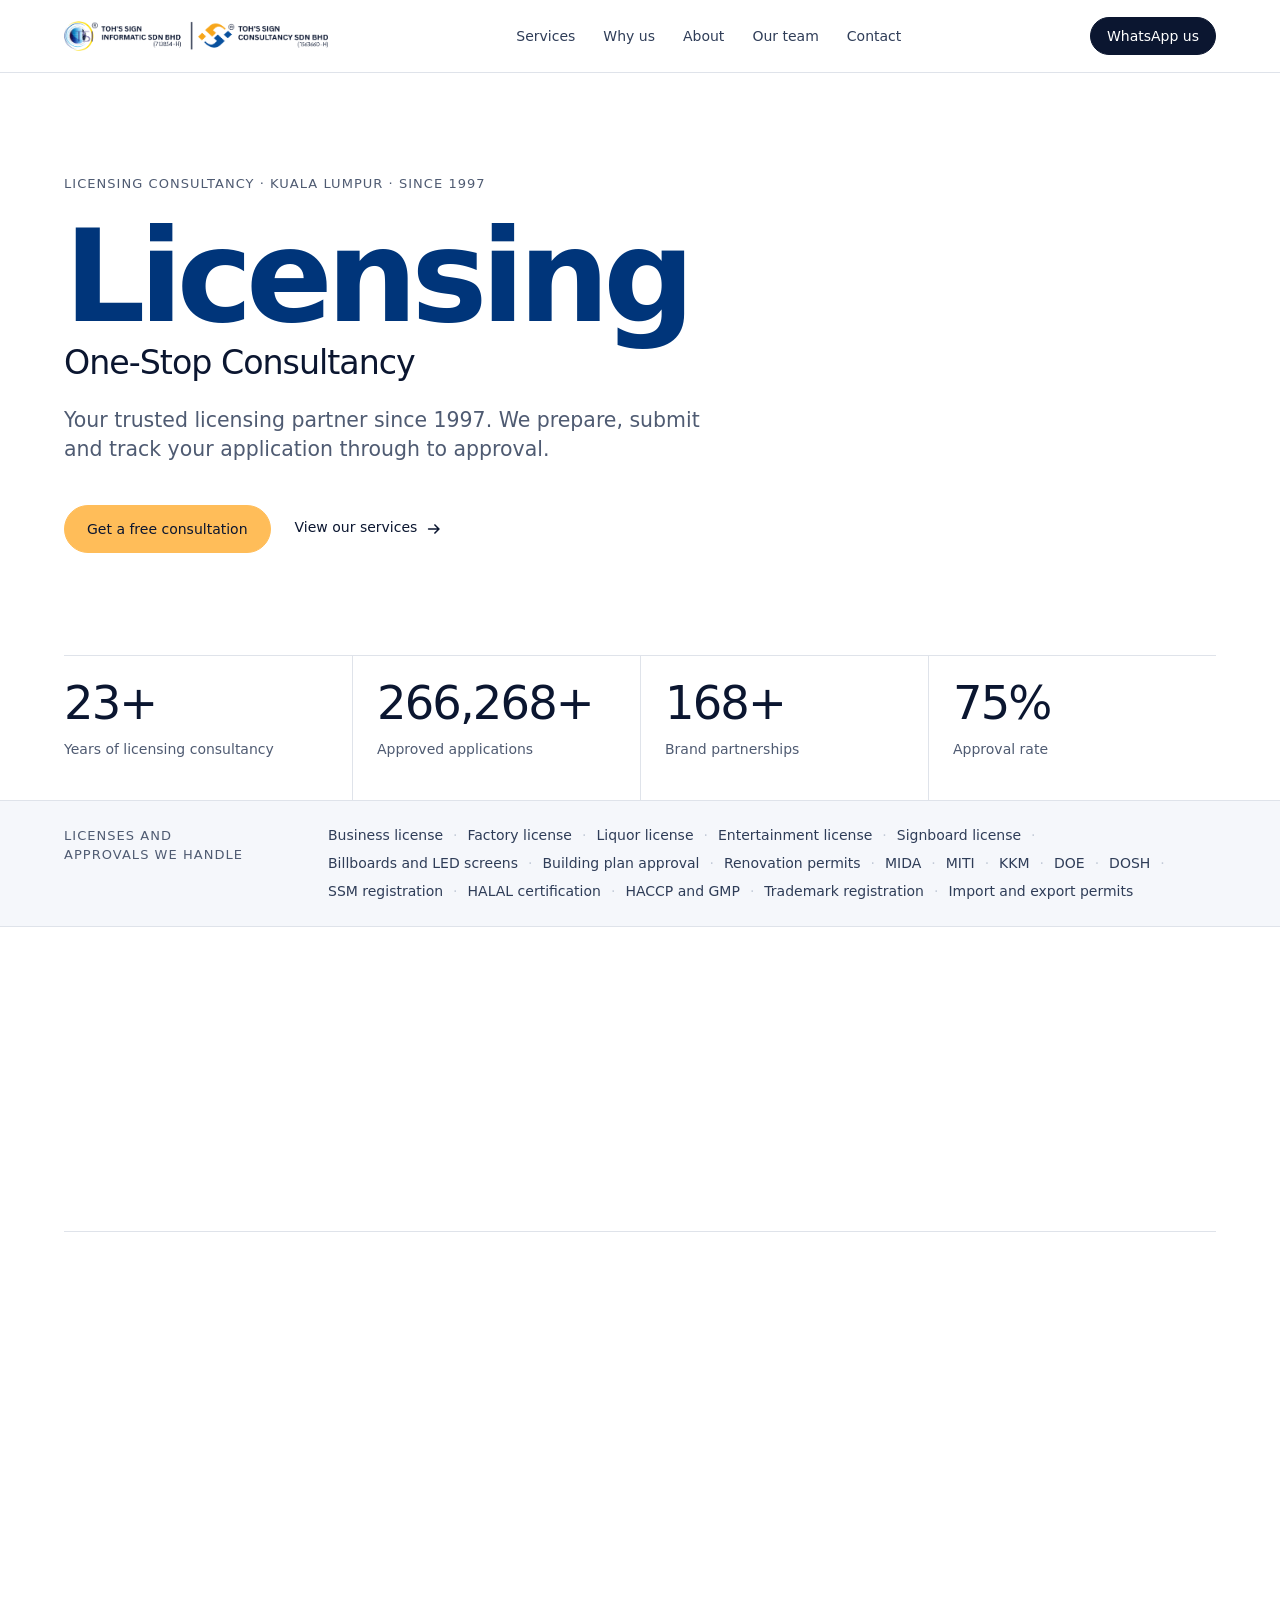
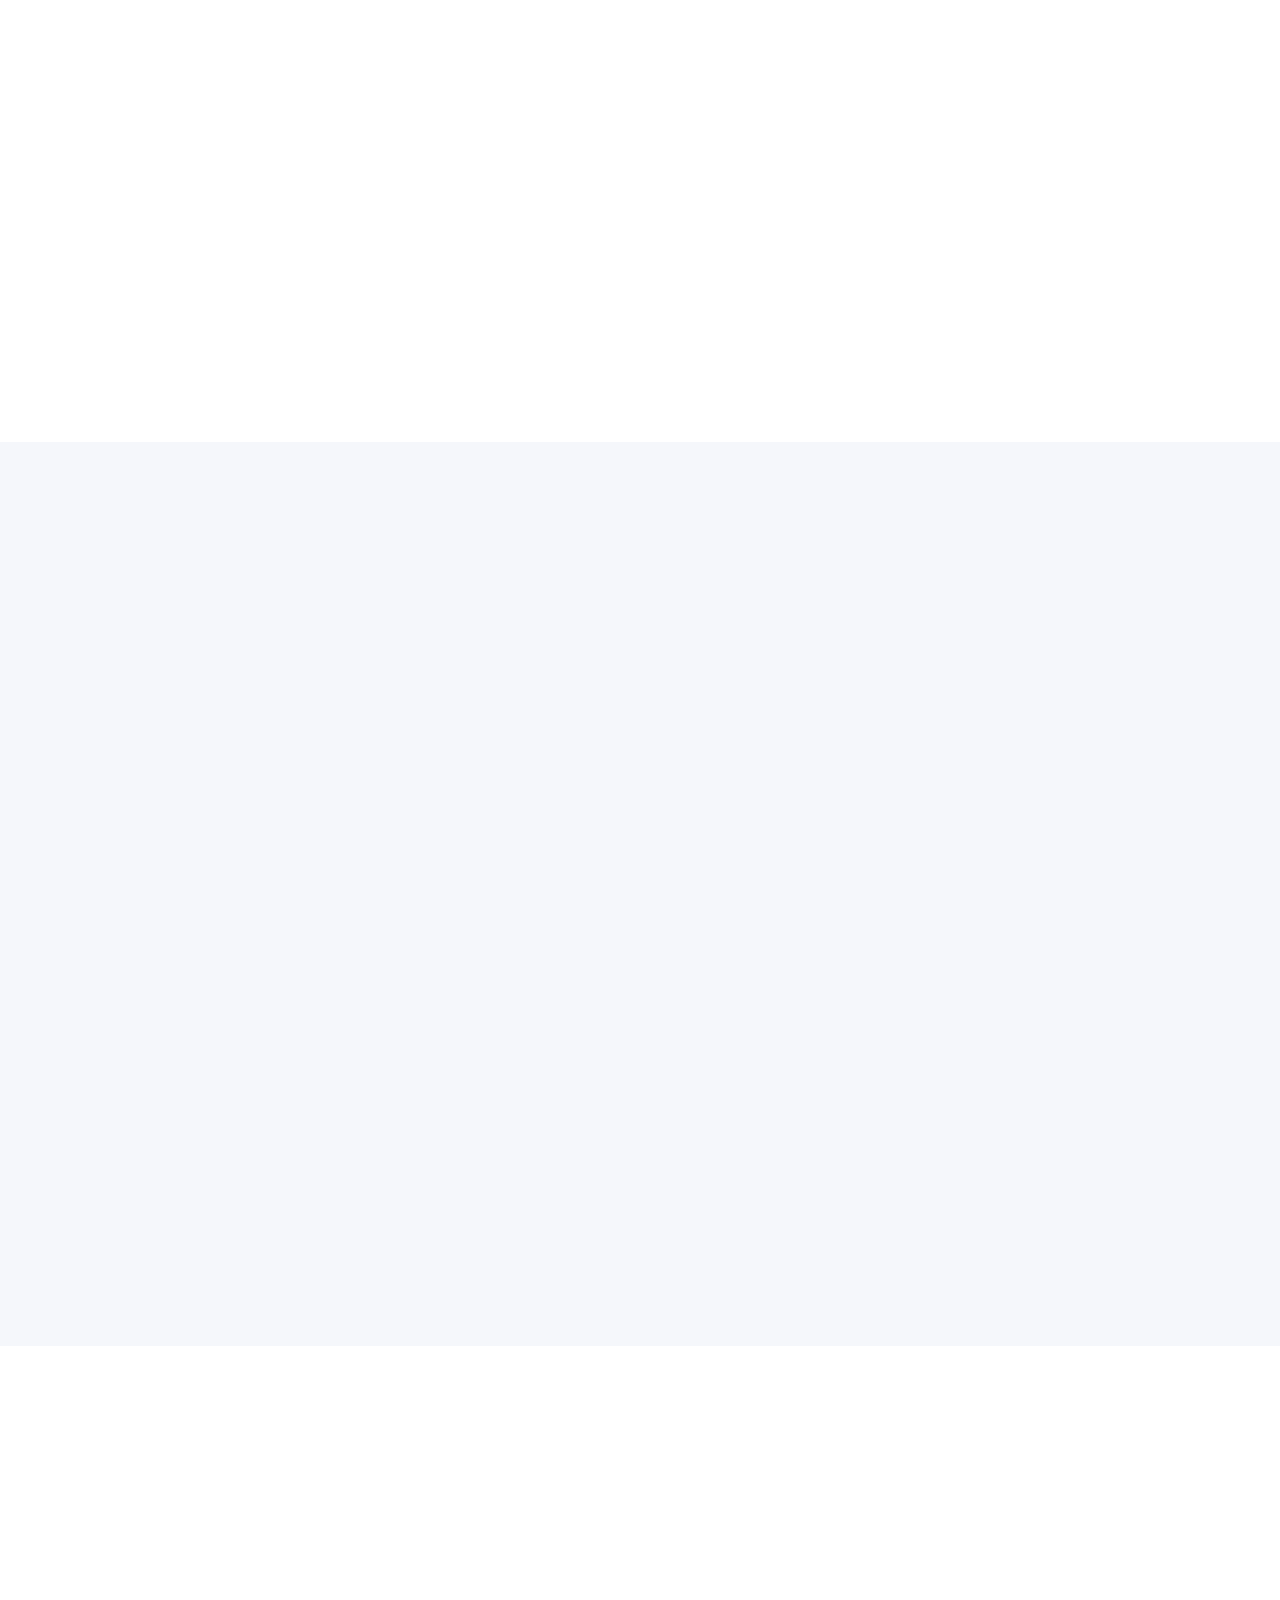
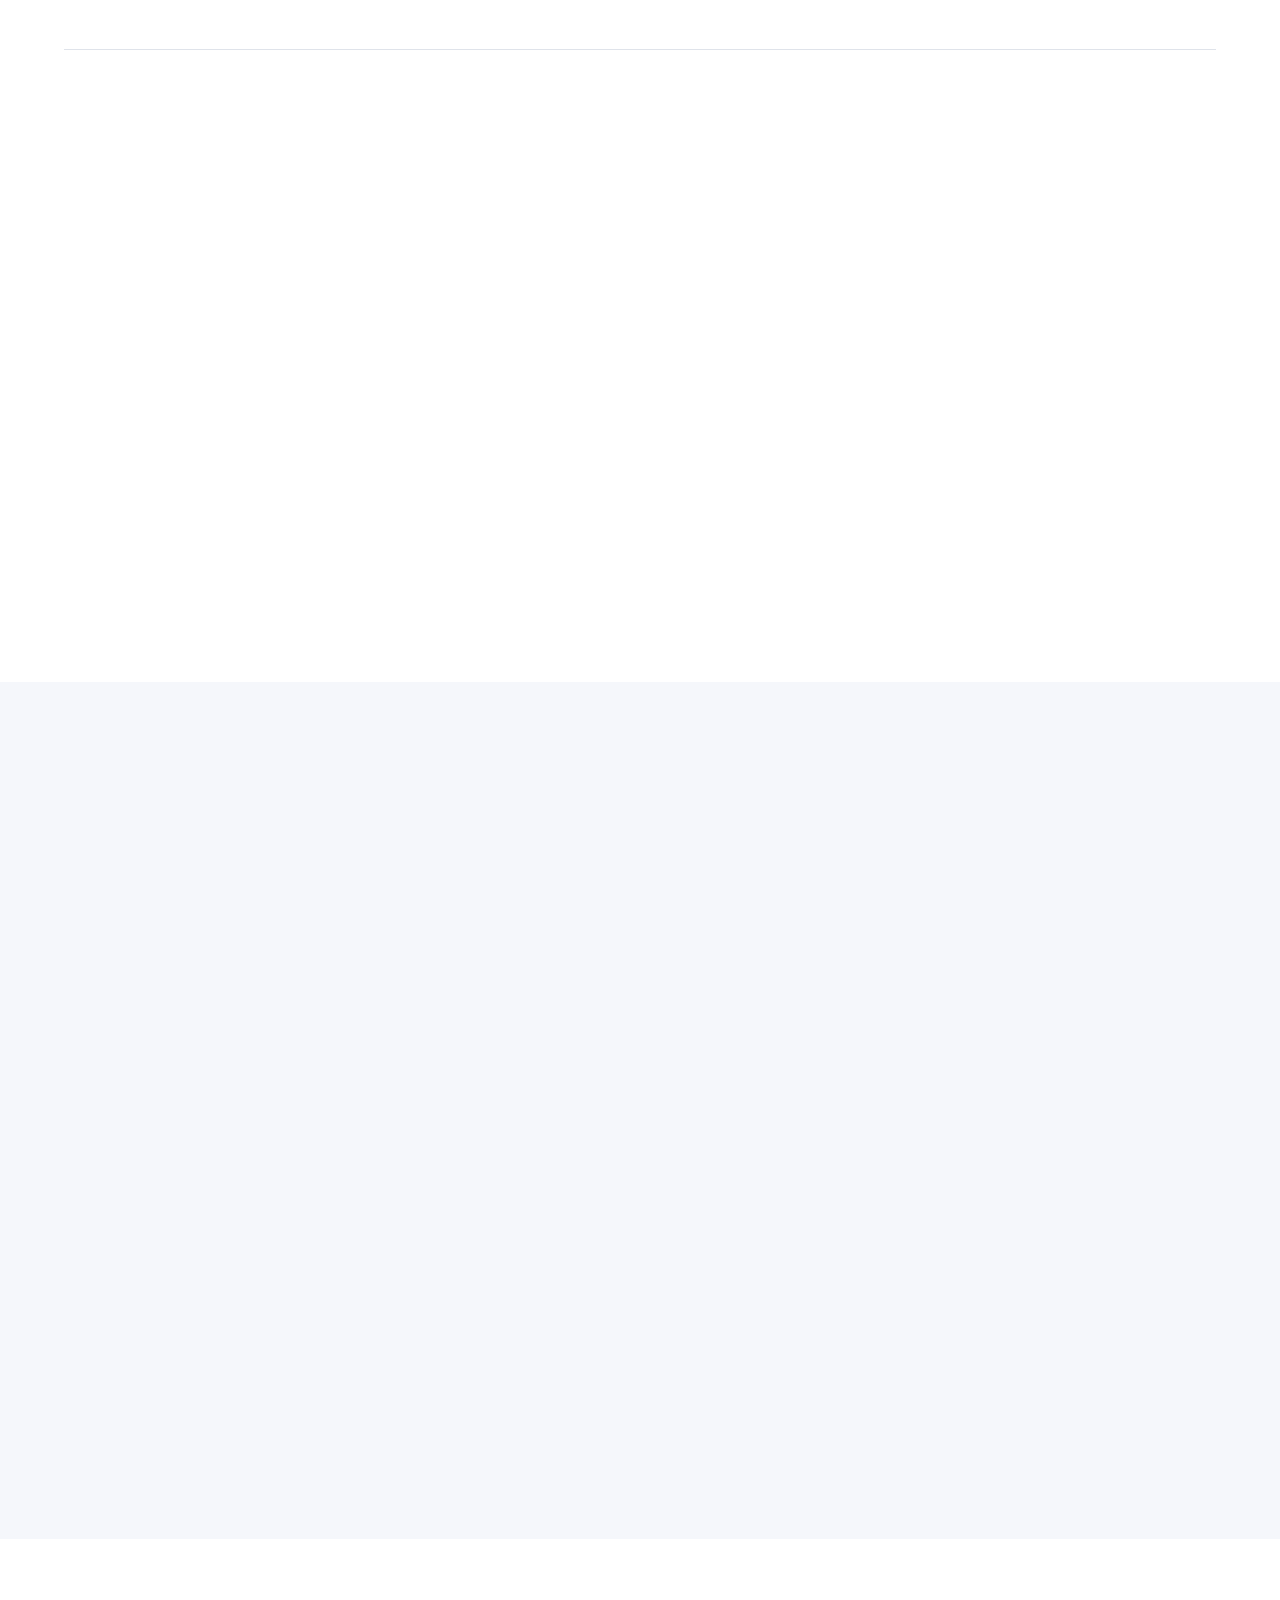
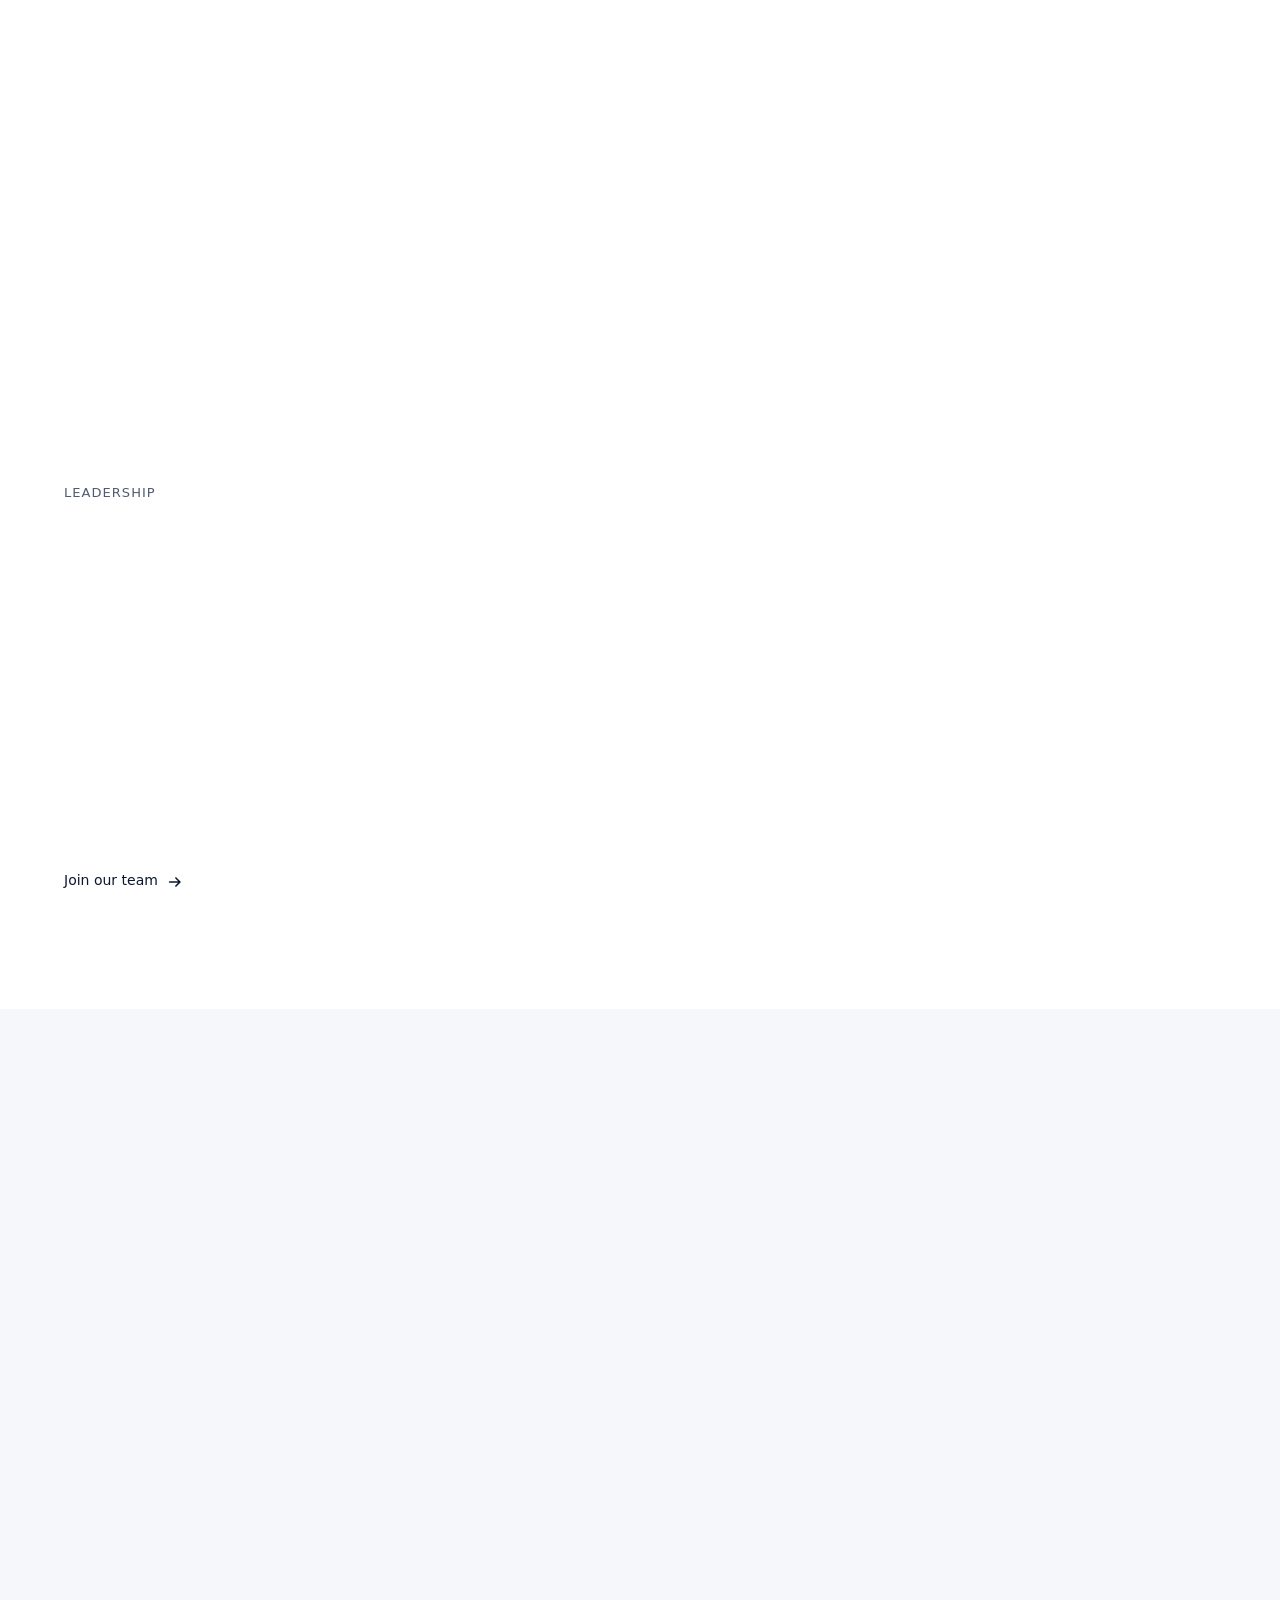
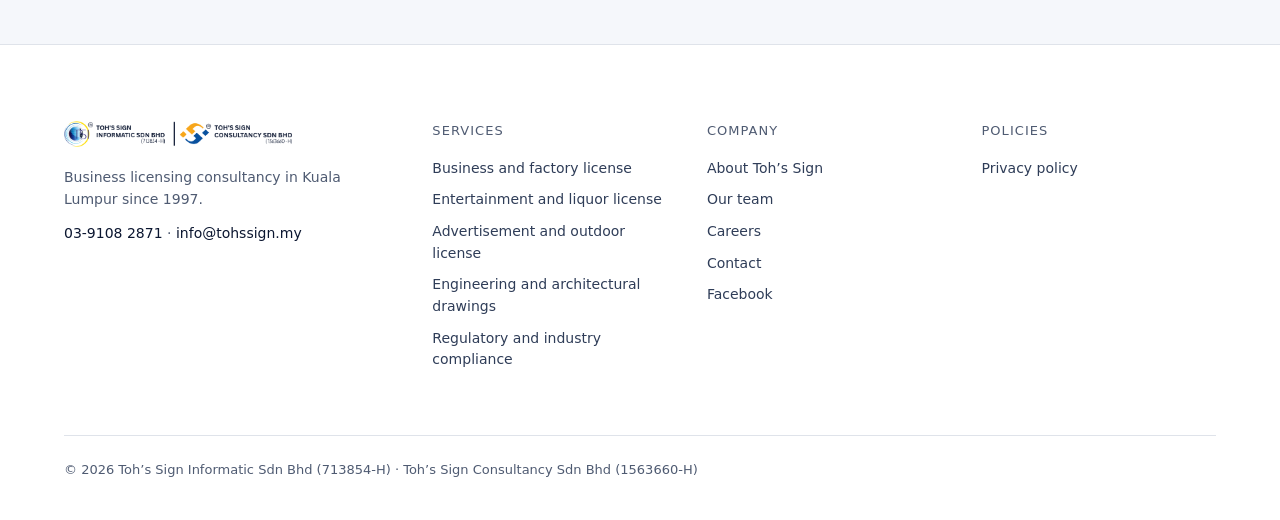
==== redesign/index.html @ d50702de "Version 3: team photos in colour, tidier contact section, headline g no longer clipped Co-Authored-B" ====
<!doctype html>
<html lang="en" class="no-js">
<head>
  <meta charset="utf-8">
  <meta name="viewport" content="width=device-width, initial-scale=1">
  <title>Toh’s Sign: business licensing consultancy in Kuala Lumpur since 1997</title>
  <meta name="description" content="Business, signboard and entertainment licenses, plus MIDA, DOSH and DOE approvals, handled end to end for Malaysian businesses. Free consultation.">
  <!-- Security: only this site and Google Fonts may load anything. -->
  <meta http-equiv="Content-Security-Policy" content="default-src 'self'; script-src 'self'; style-src 'self' https://fonts.googleapis.com; font-src https://fonts.gstatic.com; img-src 'self' data:; connect-src 'self'; object-src 'none'; base-uri 'self'; form-action 'none'; upgrade-insecure-requests">
  <meta name="referrer" content="strict-origin-when-cross-origin">
  <meta name="theme-color" content="#ffffff">
  <!-- Temporary preview: keep search engines away. Remove when this goes live on tohssign.com. -->
  <meta name="robots" content="noindex, nofollow">
  <script src="head.js?v=1"></script>
  <link rel="preconnect" href="https://fonts.googleapis.com">
  <link rel="preconnect" href="https://fonts.gstatic.com" crossorigin>
  <link href="https://fonts.googleapis.com/css2?family=Plus+Jakarta+Sans:wght@400;500;600&display=swap" rel="stylesheet">
  <link rel="stylesheet" href="styles.css?v=42">
</head>
<body>
  <a class="skip" href="#main">Skip to content</a>

  <!-- Masthead: logo left, section links, then the one action. -->
  <header class="mast">
    <div class="container mast-row">
      <a class="logo" href="./" aria-label="Toh’s Sign, home">
        <img src="assets/images/logo.png" width="1283" height="146"
             alt="Toh’s Sign Informatic Sdn Bhd and Toh’s Sign Consultancy Sdn Bhd">
      </a>
      <nav class="mast-nav" aria-label="Main">
        <button class="menu-toggle" type="button" aria-expanded="false" aria-controls="menu">Menu</button>
        <ul id="menu" class="menu">
          <li><a href="#services">Services</a></li>
          <li><a href="#why">Why us</a></li>
          <li><a href="#about">About</a></li>
          <li><a href="#team">Our team</a></li>
          <li><a href="#contact">Contact</a></li>
        </ul>
      </nav>
      <div class="mast-actions">
        <a class="btn btn-sm btn-ink mast-wa" href="https://wa.me/60164397178?text=Hi%20Toh%E2%80%99s%20Sign%2C%20I%E2%80%99d%20like%20a%20free%20licensing%20consultation." rel="noopener" target="_blank">WhatsApp us</a>
      </div>
    </div>
    <span class="mast-progress" aria-hidden="true"></span>
  </header>

  <main id="main">
    <!-- Hero: the original's large "Licensing" headline. -->
    <section class="hero" aria-labelledby="hero-title">
      <div class="container hero-grid">
        <div class="hero-main">
          <p class="eyebrow hero-eyebrow">Licensing consultancy · Kuala Lumpur · Since 1997</p>
          <h1 id="hero-title" class="hero-title"><span class="line"><span class="hero-title-main">Licensing</span></span> <span class="line"><span class="hero-title-sub">One-Stop Consultancy</span></span></h1>
          <p class="lead hero-lead">Your trusted licensing partner since 1997. We prepare, submit and track your application through to approval.</p>
          <div class="hero-actions">
            <a class="btn btn-primary"
               href="https://wa.me/60164397178?text=Hi%20Toh%E2%80%99s%20Sign%2C%20I%E2%80%99d%20like%20a%20free%20licensing%20consultation."
               rel="noopener" target="_blank">Get a free consultation</a>
            <a class="link-arrow" href="#services"><span>View our services</span><svg class="ico" viewBox="0 0 20 20" aria-hidden="true" focusable="false"><path d="M4 10h11M11 5.5 15.5 10 11 14.5"/></svg></a>
          </div>
        </div>
      </div>

      <!-- Track record: four figures on hairlines, counting up once. -->
      <div class="container">
        <h2 class="visually-hidden">Our track record</h2>
        <dl class="figures">
          <div class="figure"><dd class="num">28+</dd><dt>Years of licensing consultancy</dt></div>
          <div class="figure"><dd class="num">317,388+</dd><dt>Approved applications</dt></div>
          <div class="figure"><dd class="num">200+</dd><dt>Brand partnerships</dt></div>
          <div class="figure"><dd class="num">89%</dd><dt>Approval rate</dt></div>
        </dl>
      </div>
    </section>

    <!-- Scope: every license and approval as one quiet line. -->
    <section class="scope" aria-labelledby="scope-title">
      <div class="container scope-row">
        <h2 id="scope-title" class="eyebrow">Licenses and approvals we handle</h2>
        <ul class="scope-list"><li>Business license</li><li>Factory license</li><li>Liquor license</li><li>Entertainment license</li><li>Signboard license</li><li>Billboards and LED screens</li><li>Building plan approval</li><li>Renovation permits</li><li>MIDA</li><li>MITI</li><li>KKM</li><li>DOE</li><li>DOSH</li><li>SSM registration</li><li>HALAL certification</li><li>HACCP and GMP</li><li>Trademark registration</li><li>Import and export permits</li></ul>
      </div>
    </section>

    <!-- Services: the five licenses as numbered rows. -->
    <section id="services" class="section" aria-labelledby="services-title">
      <div class="container">
        <header class="sec-head">
          <p class="sec-no num" aria-hidden="true">01</p>
          <h2 id="services-title">Licenses we handle</h2>
          <p class="lead">One dedicated consultant manages your application from first assessment to approval.</p>
        </header>

        <ol class="licenses">
          <li class="license" id="lic-business" data-license="business">
            <span class="license-no num" aria-hidden="true">01</span>
            <h3 class="license-name">Business and factory license</h3>
            <p class="license-covers">For shop units, offices, retail stores and industrial factory operations.</p>
            <a class="license-ask" rel="noopener" target="_blank" href="https://wa.me/60164397178?text=Hi%2C%20I%E2%80%99d%20like%20to%20ask%20about%20a%20business%20license."><span>Enquire<span class="visually-hidden"> about a business license</span></span><svg class="ico" viewBox="0 0 20 20" aria-hidden="true" focusable="false"><path d="M4 10h11M11 5.5 15.5 10 11 14.5"/></svg></a>
          </li>
          <li class="license" id="lic-entertainment" data-license="entertainment">
            <span class="license-no num" aria-hidden="true">02</span>
            <h3 class="license-name">Entertainment and liquor license</h3>
            <p class="license-covers">For liquor sales, live music, public entertainment and event proposals.</p>
            <a class="license-ask" rel="noopener" target="_blank" href="https://wa.me/60164397178?text=Hi%2C%20I%E2%80%99d%20like%20to%20ask%20about%20an%20entertainment%20license."><span>Enquire<span class="visually-hidden"> about an entertainment license</span></span><svg class="ico" viewBox="0 0 20 20" aria-hidden="true" focusable="false"><path d="M4 10h11M11 5.5 15.5 10 11 14.5"/></svg></a>
          </li>
          <li class="license" id="lic-advertisement" data-license="advertisement">
            <span class="license-no num" aria-hidden="true">03</span>
            <h3 class="license-name">Advertisement and outdoor license</h3>
            <p class="license-covers">For signboards, billboards, LED screens, pylon signs and road closures.</p>
            <a class="license-ask" rel="noopener" target="_blank" href="https://wa.me/60164397178?text=Hi%2C%20I%E2%80%99d%20like%20to%20ask%20about%20an%20advertisement%20license."><span>Enquire<span class="visually-hidden"> about an advertisement license</span></span><svg class="ico" viewBox="0 0 20 20" aria-hidden="true" focusable="false"><path d="M4 10h11M11 5.5 15.5 10 11 14.5"/></svg></a>
          </li>
          <li class="license" id="lic-engineering" data-license="engineering">
            <span class="license-no num" aria-hidden="true">04</span>
            <h3 class="license-name">Engineering and architectural drawings</h3>
            <p class="license-covers">Plans for renovations, extensions, mezzanine floors, partitions, awnings, ramps and exhaust systems; structure drawings for signboards, billboards and LED screens; and land title conversion.</p>
            <a class="license-ask" rel="noopener" target="_blank" href="https://wa.me/60164397178?text=Hi%2C%20I%E2%80%99d%20like%20to%20ask%20about%20engineering%20drawing%20approval."><span>Enquire<span class="visually-hidden"> about engineering drawings</span></span><svg class="ico" viewBox="0 0 20 20" aria-hidden="true" focusable="false"><path d="M4 10h11M11 5.5 15.5 10 11 14.5"/></svg></a>
          </li>
          <li class="license" id="lic-other" data-license="other">
            <span class="license-no num" aria-hidden="true">05</span>
            <h3 class="license-name">Regulatory and industry compliance</h3>
            <p class="license-covers">SSM company registration; MITI, MIDA, MOH (KKM), DOE and DOSH approvals; import and export permits; trademark registration; and HALAL, HACCP, GMP and MESTI certification.</p>
            <a class="license-ask" rel="noopener" target="_blank" href="https://wa.me/60164397178?text=Hi%2C%20I%E2%80%99d%20like%20to%20ask%20about%20agency%20approvals%20(MIDA%2C%20DOE%2C%20DOSH%2C%20KKM)."><span>Enquire<span class="visually-hidden"> about regulatory compliance</span></span><svg class="ico" viewBox="0 0 20 20" aria-hidden="true" focusable="false"><path d="M4 10h11M11 5.5 15.5 10 11 14.5"/></svg></a>
          </li>
        </ol>
      </div>
    </section>

    <!-- Why us: six commitments, numbered, on hairlines. -->
    <section id="why" class="section section-tint" aria-labelledby="why-title">
      <div class="container">
        <header class="sec-head">
          <p class="sec-no num" aria-hidden="true">02</p>
          <h2 id="why-title">Our promise to every client</h2>
          <p class="lead">A transparent, low-risk process from assessment to renewal.</p>
        </header>
        <dl class="why-grid">
          <div class="why-item"><dt><span class="why-no num" aria-hidden="true">01</span><span>A free first consultation</span></dt><dd>We review your case at no charge and tell you plainly whether you are eligible before you commit.</dd></div>
          <div class="why-item"><dt><span class="why-no num" aria-hidden="true">02</span><span>We check before we file</span></dt><dd>Approval chances are assessed before anything is submitted, so your application is compliant from day one.</dd></div>
          <div class="why-item"><dt><span class="why-no num" aria-hidden="true">03</span><span>One consultant, start to finish</span></dt><dd>The same person handles your case end to end and keeps you updated on WhatsApp.</dd></div>
          <div class="why-item"><dt><span class="why-no num" aria-hidden="true">04</span><span>Documents made for your license</span></dt><dd>Every submission is prepared for your specific license category and industry.</dd></div>
          <div class="why-item"><dt><span class="why-no num" aria-hidden="true">05</span><span>Problems flagged early</span></dt><dd>We point out roadblocks before submission, so you avoid rejections and resubmissions.</dd></div>
          <div class="why-item"><dt><span class="why-no num" aria-hidden="true">06</span><span>We remember your renewals</span></dt><dd>After approval we keep track of renewal dates and compliance for you.</dd></div>
        </dl>
        <p class="sec-cta"><a class="btn"
           href="https://wa.me/60164397178?text=Hi%20Toh%E2%80%99s%20Sign%2C%20I%E2%80%99d%20like%20a%20free%20feasibility%20check%20for%20my%20license."
           rel="noopener" target="_blank">Request a feasibility assessment</a></p>
      </div>
    </section>

    <!-- Clients: the brands' logos in grey, in colour on hover. -->
    <section class="section clients" aria-labelledby="clients-title">
      <div class="container">
        <header class="sec-head">
          <p class="sec-no num" aria-hidden="true">03</p>
          <h2 id="clients-title">Selected clients</h2>
          <p class="lead">More than 200 brands in retail, food, finance and manufacturing trust us with their licenses.</p>
        </header>
        <div class="client-groups">
          <section class="client-group" aria-labelledby="cg-luxury">
            <h3 id="cg-luxury" class="eyebrow">Luxury and jewellery</h3>
            <ul class="logos">
              <li><img src="assets/clients/dior.jpg" width="382" height="108" alt="Dior" loading="lazy"></li>
              <li><img src="assets/clients/chanel.jpg" width="378" height="242" alt="Chanel" loading="lazy"></li>
              <li><img src="assets/clients/tiffany.jpg" width="358" height="45" alt="Tiffany &amp; Co." loading="lazy"></li>
              <li><img src="assets/clients/chow-tai-fook.jpg" width="331" height="190" alt="Chow Tai Fook" loading="lazy"></li>
            </ul>
          </section>
          <section class="client-group" aria-labelledby="cg-retail">
            <h3 id="cg-retail" class="eyebrow">Retail and lifestyle</h3>
            <ul class="logos">
              <li><img src="assets/clients/muji.jpg" width="362" height="243" alt="Muji" loading="lazy"></li>
              <li><img src="assets/clients/hm.jpg" width="385" height="255" alt="H&amp;M" loading="lazy"></li>
              <li><img src="assets/clients/adidas.jpg" width="344" height="229" alt="adidas" loading="lazy"></li>
            </ul>
          </section>
          <section class="client-group" aria-labelledby="cg-food">
            <h3 id="cg-food" class="eyebrow">Food and beverage</h3>
            <ul class="logos">
              <li><img src="assets/clients/haidilao.jpg" width="346" height="336" alt="Haidilao Hot Pot" loading="lazy"></li>
              <li><img src="assets/clients/zus-coffee.jpg" width="207" height="332" alt="ZUS Coffee" loading="lazy"></li>
            </ul>
          </section>
          <section class="client-group" aria-labelledby="cg-finance">
            <h3 id="cg-finance" class="eyebrow">Banking and manufacturing</h3>
            <ul class="logos">
              <li><img src="assets/clients/hsbc.jpg" width="336" height="214" alt="HSBC" loading="lazy"></li>
              <li><img src="assets/clients/alliance-bank.jpg" width="268" height="318" alt="Alliance Bank" loading="lazy"></li>
              <li><img src="assets/clients/top-glove.jpg" width="396" height="128" alt="Top Glove" loading="lazy"></li>
            </ul>
          </section>
        </div>
      </div>
    </section>

    <!-- About: the story beside vision, mission, promise and social responsibility. -->
    <section id="about" class="section section-tint" aria-labelledby="about-title">
      <div class="container">
        <header class="sec-head">
          <p class="sec-no num" aria-hidden="true">04</p>
          <h2 id="about-title">About Toh’s Sign</h2>
          <p class="lead">Founded in 1997 by CK Toh, Toh’s Sign draws on decades of experience to resolve licensing problems quickly, so businesses keep operating smoothly.</p>
        </header>
        <div class="about-grid">
          <div class="about-text">
            <p>Our subsidiary, Toh’s Sign Consultancy Sdn Bhd, handles complex matters, including engineering and building plan approvals, the Ministry of Health (KKM), the Ministry of Tourism, Arts and Culture (MOTAC), the Malaysian Investment Development Authority (MIDA) and industry certifications, with a solution tailored to every client.</p>
            <p>We believe exceptional teams create extraordinary results. We develop and keep our people through expertise, collaboration and an inclusive, supportive workplace.</p>
          </div>
          <dl class="about-facts">
            <div><dt>Vision</dt><dd>To be Malaysia’s leading one-stop licensing consultancy.</dd></div>
            <div><dt>Mission</dt><dd>One-stop solutions from consultation to license delivery, with responsive, customer-focused, high-quality service.</dd></div>
            <div><dt>Promise</dt><dd>We commit only to what we can deliver: direct, fast, reliable and hassle-free.</dd></div>
            <div><dt>Social responsibility</dt><dd>We help businesses operate compliantly, care for our community and invest in our people, with integrity at every step.</dd></div>
          </dl>
        </div>
      </div>
    </section>

    <!-- Group and leadership: the two companies, then the six people who lead them. -->
    <section id="team" class="section" aria-labelledby="team-title">
      <div class="container">
        <header class="sec-head">
          <p class="sec-no num" aria-hidden="true">05</p>
          <h2 id="team-title">Group and leadership</h2>
          <p class="lead">Two companies, one team. Meet the people who lead it.</p>
        </header>
        <ul class="group">
          <li class="group-co">
            <img class="group-mark" src="assets/images/mark-informatic.png" width="192" height="192" alt="" loading="lazy">
            <div>
              <p class="eyebrow">Founded 1997</p>
              <p class="group-name">Toh’s Sign Informatic Sdn Bhd <span class="group-reg num">713854-H</span></p>
              <p class="group-role">Founded in 1997 by CK Toh. Business, advertisement and entertainment licensing.</p>
            </div>
          </li>
          <li class="group-co">
            <img class="group-mark" src="assets/images/mark-consultancy.png" width="192" height="192" alt="" loading="lazy">
            <div>
              <p class="eyebrow">Subsidiary</p>
              <p class="group-name">Toh’s Sign Consultancy Sdn Bhd <span class="group-reg num">1563660-H</span></p>
              <p class="group-role">Subsidiary for complex matters: engineering and building plan approvals, KKM, MOTAC, MIDA and industry certifications.</p>
            </div>
          </li>
        </ul>
        <h3 class="eyebrow team-sub">Leadership</h3>
        <ul class="people">
          <li class="person"><div class="person-photo"><img src="assets/team/ck-toh.jpg" width="480" height="797" alt="CK Toh" loading="lazy"></div><p class="person-name">CK Toh</p><p class="person-role">CEO and HR</p></li>
          <li class="person"><div class="person-photo"><img src="assets/team/may-lee.jpg" width="480" height="797" alt="May Lee" loading="lazy"></div><p class="person-name">May Lee</p><p class="person-role">General Manager</p></li>
          <li class="person"><div class="person-photo"><img src="assets/team/chloe.jpg" width="480" height="797" alt="Chloe" loading="lazy"></div><p class="person-name">Chloe</p><p class="person-role">Account Manager</p></li>
          <li class="person"><div class="person-photo"><img src="assets/team/pecky.jpg" width="480" height="797" alt="Pecky" loading="lazy"></div><p class="person-name">Pecky</p><p class="person-role">Admin Consultant</p></li>
          <li class="person"><div class="person-photo"><img src="assets/team/mahe-v.jpg" width="480" height="797" alt="Mahe.V" loading="lazy"></div><p class="person-name">Mahe.V</p><p class="person-role">Admin Operations Manager</p></li>
          <li class="person"><div class="person-photo"><img src="assets/team/azir.jpg" width="480" height="797" alt="Azir" loading="lazy"></div><p class="person-name">Azir</p><p class="person-role">Liaison Manager</p></li>
        </ul>
        <p class="sec-cta"><a class="link-arrow" href="careers.html"><span>Join our team</span><svg class="ico" viewBox="0 0 20 20" aria-hidden="true" focusable="false"><path d="M4 10h11M11 5.5 15.5 10 11 14.5"/></svg></a></p>
      </div>
    </section>

    <!-- Contact: ways to reach us and the office on the left, the office and hours on the right. -->
    <section id="contact" class="section section-tint" aria-labelledby="contact-title">
      <div class="container">
        <header class="sec-head">
          <p class="sec-no num" aria-hidden="true">06</p>
          <h2 id="contact-title">Contact us</h2>
          <p class="lead">Your first consultation is free of charge.</p>
        </header>
        <div class="contact-grid">
          <div class="contact-info">
            <ul class="contact-lines">
              <li><a class="contact-line" href="https://wa.me/60164397178?text=Hi%20Toh%E2%80%99s%20Sign%2C%20I%E2%80%99d%20like%20a%20free%20licensing%20consultation." rel="noopener" target="_blank"><span class="contact-label">WhatsApp</span><span class="contact-value num">016-439 7178</span><svg class="ico" viewBox="0 0 20 20" aria-hidden="true" focusable="false"><path d="M4 10h11M11 5.5 15.5 10 11 14.5"/></svg></a></li>
              <li><a class="contact-line" href="tel:+60391082871"><span class="contact-label">Call</span><span class="contact-value num">03-9108 2871</span><svg class="ico" viewBox="0 0 20 20" aria-hidden="true" focusable="false"><path d="M4 10h11M11 5.5 15.5 10 11 14.5"/></svg></a></li>
              <li><a class="contact-line" href="mailto:info@tohssign.my"><span class="contact-label">Email</span><span class="contact-value">info@tohssign.my</span><svg class="ico" viewBox="0 0 20 20" aria-hidden="true" focusable="false"><path d="M4 10h11M11 5.5 15.5 10 11 14.5"/></svg></a></li>
            </ul>
          </div>
          <div class="office">
              <h3 class="eyebrow">Visit our office</h3>
              <address>
                B-2-5, B-3-5, B-4-5 &amp; B-5-5,<br>
                Centre Point Medan, Jln 3/144a,<br>
                Taman Connaught, 56000 Cheras,<br>
                Kuala Lumpur
              </address>
              <dl class="hours" aria-label="Opening hours">
                <div><dt>Monday to Friday</dt><dd class="num">8:30 am to 6:00 pm</dd></div>
                <div><dt>Saturday and Sunday</dt><dd>Closed</dd></div>
              </dl>
          </div>
        </div>
      </div>
    </section>
  </main>

  <footer class="foot">
    <div class="container">
      <div class="foot-grid">
        <div class="foot-brand">
          <img class="foot-logo" src="assets/images/logo.png" width="1283" height="146" alt="Toh’s Sign" loading="lazy">
          <p>Business licensing consultancy in Kuala Lumpur since 1997.</p>
          <p class="foot-contact"><a class="num" href="tel:+60391082871">03-9108 2871</a> · <a href="mailto:info@tohssign.my">info@tohssign.my</a></p>
        </div>
        <nav aria-labelledby="ft-services"><p id="ft-services" class="foot-title">Services</p><ul class="foot-list">
          <li><a href="#lic-business">Business and factory license</a></li>
          <li><a href="#lic-entertainment">Entertainment and liquor license</a></li>
          <li><a href="#lic-advertisement">Advertisement and outdoor license</a></li>
          <li><a href="#lic-engineering">Engineering and architectural drawings</a></li>
          <li><a href="#lic-other">Regulatory and industry compliance</a></li>
        </ul></nav>
        <nav aria-labelledby="ft-company"><p id="ft-company" class="foot-title">Company</p><ul class="foot-list">
          <li><a href="#about">About Toh’s Sign</a></li>
          <li><a href="#team">Our team</a></li>
          <li><a href="careers.html">Careers</a></li>
          <li><a href="#contact">Contact</a></li>
          <li><a href="https://www.facebook.com/tohssignlicense.my" rel="noopener" target="_blank">Facebook</a></li>
        </ul></nav>
        <nav aria-labelledby="ft-help"><p id="ft-help" class="foot-title">Policies</p><ul class="foot-list">
          <li><a href="privacy.html">Privacy policy</a></li>
        </ul></nav>
      </div>
      <p class="foot-legal">© 2026 Toh’s Sign Informatic Sdn Bhd (713854-H) · Toh’s Sign Consultancy Sdn Bhd (1563660-H)</p>
    </div>
  </footer>


  <script src="main.js?v=31" defer></script>
</body>
</html>
---- redesign/styles.css ----
/* Toh's Sign · version 3 · minimalist
 * Layout and headline from the original redesign (large "Licensing" over "One-Stop Consultancy",
 * figures, services, why, clients, about, contact); details from version 2 (license list,
 * client groups, group and leadership). Plain presentation: no finder, form, dropdowns,
 * language switch or cookie banner.
 * White page, navy type, one amber action, hairline rules, no illustrations.
 * Motion, all transform/opacity and off under reduced motion: headline rises in on load, sections
 * fade up on scroll, figures count up, rows, links, logos and photos answer the pointer. */
@import url("./tokens.css");
@import url("./base.css");

/* ---------- Tokens for this version ---------- */
:root {
  --color-paper: #fff;
  --color-paper-2: oklch(97.6% 0.005 258);
  --color-paper-3: oklch(94.5% 0.009 258);
  --color-rule: oklch(91.5% 0.01 258);
  --color-rule-strong: oklch(84% 0.02 258);
  --color-brand: oklch(34.5% 0.128 258);
  --r-sm: 8px; --r: 14px;
  --nav-h: 72px;
  --section-pad: clamp(72px, 9vw, 136px);
}
html { scroll-padding-top: calc(var(--nav-h) + 16px); scroll-behavior: smooth; }
body { background: var(--color-paper); }
h2 { font-size: clamp(2rem, 2.4vw + 1rem, 3.25rem); letter-spacing: -0.035em; }
h3 { letter-spacing: -0.02em; }
.lead { color: var(--color-muted); }
.ground-navy, .ground-white, .ground-tint { background: transparent; }

.skip { position: absolute; left: var(--space-md); top: -200px; z-index: var(--z-modal); padding: var(--space-sm) var(--space-md); background: var(--color-ink); color: #fff; text-decoration: none; border-radius: var(--r-sm); }
.skip:focus-visible { top: var(--space-sm); }

.eyebrow { font-size: var(--text-xs); font-weight: 500; letter-spacing: 0.08em; text-transform: uppercase; color: var(--color-muted); max-width: none; line-height: 1.4; }
.ico { width: 18px; height: 18px; fill: none; stroke: currentColor; stroke-width: 1.75; stroke-linecap: round; stroke-linejoin: round; flex: none; }

/* ---------- Controls ---------- */
.btn {
  display: inline-flex; align-items: center; justify-content: center; gap: var(--space-xs);
  min-height: 48px; padding: 0 22px; border: 1px solid var(--color-rule-strong); border-radius: var(--radius-pill);
  background: transparent; color: var(--color-ink); font: 500 var(--text-sm)/1 var(--font-body);
  white-space: nowrap; text-decoration: none; cursor: pointer;
  transition: background-color var(--dur-short) var(--ease-out), border-color var(--dur-short) var(--ease-out), color var(--dur-short) var(--ease-out), transform var(--dur-micro) var(--ease-out);
}
.btn:hover { border-color: var(--color-ink); }
.btn:active { transform: scale(0.97); }
.btn-primary { background: var(--color-accent); border-color: var(--color-accent); color: var(--color-accent-ink); }
.btn-primary:hover { background: var(--color-accent-2); border-color: var(--color-accent-2); }
.btn-ink { background: var(--color-ink); border-color: var(--color-ink); color: #fff; }
.btn-ink:hover { background: var(--color-brand); border-color: var(--color-brand); }
.btn-sm { min-height: 38px; padding: 0 16px; }
.btn-navy { background: var(--color-ink); border-color: var(--color-ink); color: #fff; }

.link-arrow { display: inline-flex; align-items: center; gap: 8px; font-weight: 500; font-size: var(--text-sm); text-decoration: none; color: var(--color-ink); }
.link-arrow span { background: linear-gradient(currentColor, currentColor) 0 100% / 0 1px no-repeat; transition: background-size var(--dur-long) var(--ease-out); padding-bottom: 2px; }
.link-arrow:hover span { background-size: 100% 1px; }
.link-arrow .ico, .license-ask .ico, .contact-line .ico { transition: transform var(--dur-long) var(--ease-out); }
.link-arrow:hover .ico { transform: translateX(4px); }

/* ---------- Masthead ---------- */
.mast { position: sticky; top: 0; z-index: var(--z-sticky-nav); background: color-mix(in oklab, #fff 88%, transparent); backdrop-filter: saturate(1.4) blur(14px); -webkit-backdrop-filter: saturate(1.4) blur(14px); border-bottom: 1px solid var(--color-rule); transition: transform var(--dur-long) var(--ease-out); }
.mast.is-hidden { transform: translateY(-100%); }
.mast-progress { position: absolute; left: 0; right: 0; bottom: -1px; height: 2px; background: var(--color-accent); transform-origin: 0 50%; transform: scaleX(var(--progress, 0)); pointer-events: none; }
.mast-row { display: flex; align-items: center; gap: var(--space-xl); min-height: var(--nav-h); }
.logo { display: block; flex: none; }
.logo img { height: 30px; width: auto; }
.mast-nav { flex: 1; display: flex; justify-content: center; }
.menu { display: flex; align-items: center; gap: 4px; list-style: none; margin: 0; padding: 0; }
.menu > li { position: relative; }
.menu > li > a { display: inline-flex; align-items: center; gap: 4px; min-height: 40px; padding: 0 12px; border: 0; border-radius: var(--radius-pill); background: none; color: var(--color-ink-2); font: 500 var(--text-sm) var(--font-body); text-decoration: none; cursor: pointer; transition: color var(--dur-short), background-color var(--dur-short); white-space: nowrap; }
.menu > li > a:hover { color: var(--color-ink); background: var(--color-paper-2); }
.mast-actions { display: flex; align-items: center; gap: var(--space-sm); flex: none; }
.menu-toggle { display: none; min-height: 38px; padding: 0 14px; border: 1px solid var(--color-rule-strong); border-radius: var(--radius-pill); background: none; color: var(--color-ink); font: 500 var(--text-sm) var(--font-body); cursor: pointer; }
.page-back { font-size: var(--text-sm); font-weight: 500; text-decoration: none; color: var(--color-ink-2); }
.page-back:hover { color: var(--color-ink); }
.mast-row-page { justify-content: space-between; }

@media (max-width: 68rem) {
  .mast-row { gap: var(--space-md); }
  .mast-nav { order: 3; flex: none; }
  .mast-actions { margin-left: auto; }
  .js .menu-toggle { display: inline-flex; align-items: center; }
  .js .menu { position: absolute; top: 100%; left: 0; right: 0; flex-direction: column; align-items: stretch; gap: 0; padding: 8px var(--gutter) 20px; background: #fff; border-bottom: 1px solid var(--color-rule); box-shadow: 0 24px 40px -24px oklch(20% 0.05 264 / 0.25); max-height: calc(100dvh - var(--nav-h)); overflow-y: auto; opacity: 0; visibility: hidden; transform: translateY(-8px); transition: opacity var(--dur-short) var(--ease-out), transform var(--dur-short) var(--ease-out), visibility 0s linear var(--dur-short); }
  .js .menu.is-open { opacity: 1; visibility: visible; transform: none; transition-delay: 0s; }
  .js .menu > li > a { width: 100%; justify-content: space-between; min-height: 52px; padding: 0 4px; border-radius: 0; border-bottom: 1px solid var(--color-rule); font-size: var(--text-md); color: var(--color-ink); }
  .js .menu > li > a:hover { background: none; }
  .no-js .mast-row { flex-wrap: wrap; }
  .no-js .menu { flex-wrap: wrap; }
}
@media (max-width: 40rem) {
  .logo img { height: auto; width: 100%; max-width: 168px; }
  .mast-wa { display: none; }
  .mast-row-page { gap: var(--space-sm); }
  .mast-row-page .logo { min-width: 0; flex: 1 1 auto; }
  .mast-row-page .logo img { max-width: 132px; }
  .mast-row-page .mast-actions { gap: var(--space-xs); }
  .mast-row-page .page-back { font-size: var(--text-xs); white-space: nowrap; }
}

/* ---------- Hero ---------- */
.hero { padding-top: clamp(56px, 8vw, 120px); }
.hero-grid { display: block; }
.hero-eyebrow { margin-bottom: var(--space-lg); }
.hero-title { max-width: none; display: flex; flex-direction: column; gap: 0.12em; }
.hero-title .line { display: block; }
.hero-title-main { display: block; font-size: clamp(3.75rem, 10vw, 9rem); line-height: 0.92; letter-spacing: -0.05em; color: var(--color-brand); }
.hero-title-sub { display: block; font-size: clamp(1.5rem, 2.6vw, 2.5rem); font-weight: 500; line-height: 1.1; letter-spacing: -0.03em; color: var(--color-ink); }
.hero-lead { margin-top: var(--space-lg); max-width: 52ch; }
.hero-actions { display: flex; flex-wrap: wrap; align-items: center; gap: var(--space-lg); margin-top: var(--space-xl); }

.figures { display: grid; grid-template-columns: repeat(4, minmax(0, 1fr)); margin: clamp(64px, 8vw, 112px) 0 0; border-top: 1px solid var(--color-rule); }
.figure { padding: var(--space-lg) var(--space-lg) var(--space-xl) 0; }
.figure + .figure { padding-left: var(--space-lg); border-left: 1px solid var(--color-rule); }
.figure dd { margin: 0; font-size: clamp(2rem, 3vw + 0.5rem, 3.25rem); font-weight: 500; letter-spacing: -0.04em; line-height: 1; color: var(--color-ink); }
.figure dt { margin-top: var(--space-sm); font-size: var(--text-sm); color: var(--color-muted); }

/* ---------- Scope line ---------- */
.scope { border-block: 1px solid var(--color-rule); background: var(--color-paper-2); }
.scope-row { display: grid; grid-template-columns: 14rem minmax(0, 1fr); gap: var(--space-xl); padding-block: var(--space-lg); align-items: baseline; }
.scope-list { display: flex; flex-wrap: wrap; gap: 6px 0; list-style: none; margin: 0; padding: 0; font-size: var(--text-sm); color: var(--color-ink-2); }
.scope-list li:not(:last-child)::after { content: "·"; margin: 0 10px; color: var(--color-rule-strong); }

/* ---------- Sections ---------- */
.section { padding-block: var(--section-pad); }
.section-tint { background: var(--color-paper-2); }
.sec-head { display: grid; grid-template-columns: 14rem minmax(0, 1fr); column-gap: var(--space-xl); row-gap: var(--space-md); margin-bottom: clamp(40px, 5vw, 72px); }
.sec-no { grid-row: span 2; font-size: var(--text-sm); font-weight: 500; color: var(--color-muted); padding-top: 0.6em; }
.sec-no::after { content: ""; display: inline-block; vertical-align: middle; width: 32px; height: 1px; margin-left: 12px; background: var(--color-rule-strong); }
.sec-head h2 { grid-column: 2; }
.sec-head .lead { grid-column: 2; }
.sec-cta { margin-top: clamp(40px, 5vw, 64px); padding-left: calc(14rem + var(--space-xl)); }

/* ---------- Licenses ---------- */
.licenses { list-style: none; margin: 0; padding: 0; border-top: 1px solid var(--color-rule); }
.license { position: relative; display: grid; grid-template-columns: 14rem minmax(0, 1fr) minmax(0, 1.25fr) auto; column-gap: var(--space-xl); align-items: baseline; padding: clamp(24px, 2.6vw, 36px) 0; border-bottom: 1px solid var(--color-rule); isolation: isolate; }
.license::before { content: ""; position: absolute; inset: 0 calc(var(--space-lg) * -1); z-index: -1; background: var(--color-paper-2); border-radius: var(--r-sm); opacity: 0; transition: opacity var(--dur-short) var(--ease-out); }
.license:hover::before { opacity: 1; }
.license-no { font-size: var(--text-sm); color: var(--color-muted); }
.license-name { font-size: var(--text-title); max-width: 22ch; }
.license-covers { font-size: var(--text-sm); color: var(--color-muted); max-width: 56ch; }
.license-ask { display: inline-flex; align-items: center; gap: 8px; justify-self: end; font-size: var(--text-sm); font-weight: 500; text-decoration: none; color: var(--color-ink); white-space: nowrap; }
.license-ask::after { content: ""; position: absolute; inset: 0; }
.license:hover .license-ask .ico { transform: translateX(4px); }
.license-ask:focus-visible { outline: none; }
.license:has(.license-ask:focus-visible) { outline: 2px solid var(--color-focus); outline-offset: 4px; border-radius: var(--r-sm); }

/* ---------- Why ---------- */
.why-grid { display: grid; grid-template-columns: repeat(3, minmax(0, 1fr)); gap: 0 var(--space-xl); margin: 0; }
.why-item { padding: var(--space-lg) 0 var(--space-xl); border-top: 1px solid var(--color-rule-strong); }
.why-item dt { display: flex; flex-direction: column; gap: var(--space-md); font-family: var(--font-display); font-size: var(--text-lg); font-weight: 600; letter-spacing: -0.02em; line-height: 1.3; }
.why-no { font: 500 var(--text-xs) var(--font-body); color: var(--color-muted); letter-spacing: 0; }
.why-item dd { margin: var(--space-sm) 0 0; font-size: var(--text-sm); color: var(--color-muted); max-width: 40ch; }
.why-item { transition: border-color var(--dur-long) var(--ease-out); }
.why-item:hover { border-top-color: var(--color-ink); }

/* ---------- Clients ---------- */
.client-groups { border-top: 1px solid var(--color-rule); }
.client-group { display: grid; grid-template-columns: 14rem minmax(0, 1fr); gap: var(--space-xl); align-items: center; padding-block: var(--space-lg); border-bottom: 1px solid var(--color-rule); }
.logos { display: grid; grid-template-columns: repeat(4, minmax(0, 1fr)); gap: var(--space-lg); list-style: none; margin: 0; padding: 0; }
.logos li { display: flex; align-items: center; justify-content: center; height: 80px; }
.logos img { max-width: 140px; max-height: 60px; width: auto; height: auto; object-fit: contain; mix-blend-mode: multiply; filter: grayscale(1) contrast(1.2); opacity: 0.6; transition: filter var(--dur-long) var(--ease-out), opacity var(--dur-long) var(--ease-out), transform var(--dur-long) var(--ease-out); }
.logos li:hover img { filter: none; opacity: 1; transform: scale(1.05); }

/* ---------- About ---------- */
.about-grid { display: grid; grid-template-columns: 14rem minmax(0, 1fr) minmax(0, 1fr); gap: var(--space-xl); }
.about-text { grid-column: 2; display: grid; gap: var(--space-md); align-content: start; color: var(--color-ink-2); }
.about-facts { margin: 0; display: grid; gap: 0; }
.about-facts > div { padding: var(--space-md) 0; border-top: 1px solid var(--color-rule-strong); }
.about-facts > div:last-child { border-bottom: 1px solid var(--color-rule-strong); }
.about-facts dt { font-weight: 600; font-size: var(--text-sm); }
.about-facts dd { margin: 4px 0 0; font-size: var(--text-sm); color: var(--color-muted); }

/* ---------- Group and leadership ---------- */
.group { display: grid; grid-template-columns: repeat(2, minmax(0, 1fr)); gap: var(--space-md); list-style: none; margin: 0; padding: 0; }
.group-co { display: grid; grid-template-columns: 56px minmax(0, 1fr); gap: var(--space-lg); padding: var(--space-lg); border: 1px solid var(--color-rule); border-radius: var(--r); transition: border-color var(--dur-short) var(--ease-out); }
.group-co:hover { border-color: var(--color-rule-strong); }
.group-mark { width: 56px; height: 56px; object-fit: contain; }
.group-name { margin-top: 6px; font-family: var(--font-display); font-weight: 600; font-size: var(--text-lg); letter-spacing: -0.02em; line-height: 1.3; }
.group-reg { display: block; margin-top: 2px; font: 400 var(--text-xs) var(--font-body); color: var(--color-muted); letter-spacing: 0; }
.group-role { margin-top: var(--space-sm); font-size: var(--text-sm); color: var(--color-muted); }
.team-sub { margin: clamp(48px, 6vw, 80px) 0 var(--space-lg); }
.people { display: grid; grid-template-columns: repeat(6, minmax(0, 1fr)); gap: var(--space-lg) var(--space-md); list-style: none; margin: 0; padding: 0; }
.person-photo { aspect-ratio: 4 / 5; overflow: hidden; border-radius: var(--r-sm); background: var(--color-paper-3); }
.person-photo img { width: 100%; height: 100%; object-fit: cover; object-position: 50% 18%; transition: transform 700ms var(--ease-out); }
.person:hover .person-photo img { transform: scale(1.04); }
.person-name { margin-top: var(--space-sm); font-weight: 600; font-size: var(--text-sm); }
.person-role { font-size: var(--text-xs); color: var(--color-muted); }
#team .sec-cta { padding-left: 0; }

/* ---------- Contact ---------- */
.contact-grid { display: grid; grid-template-columns: 14rem minmax(0, 1.3fr) minmax(0, 1fr); gap: var(--space-xl); align-items: start; }
.contact-info { grid-column: 2; }
.contact-lines { list-style: none; margin: 0; padding: 0; border-top: 1px solid var(--color-rule-strong); }
.contact-lines li { border-bottom: 1px solid var(--color-rule-strong); }
.contact-line { display: grid; grid-template-columns: 7rem minmax(0, 1fr) auto; align-items: center; gap: var(--space-md); min-height: 72px; text-decoration: none; color: var(--color-ink); }
.contact-label { font-size: var(--text-sm); color: var(--color-muted); }
.contact-value { font-size: var(--text-lg); font-weight: 500; letter-spacing: -0.01em; overflow-wrap: anywhere; }
.contact-line:hover .ico { transform: translateX(4px); }
.office { border-top: 1px solid var(--color-rule-strong); padding-top: var(--space-md); }
.office address { margin-top: var(--space-sm); font-style: normal; color: var(--color-ink); line-height: 1.6; }
.hours { margin: var(--space-lg) 0 0; padding-top: var(--space-md); border-top: 1px solid var(--color-rule); display: grid; gap: var(--space-sm); }
.hours div { display: flex; justify-content: space-between; gap: var(--space-md); flex-wrap: wrap; }
.hours dt { color: var(--color-muted); font-size: var(--text-sm); }
.hours dd { margin: 0; font-weight: 500; font-size: var(--text-sm); }

/* ---------- Footer ---------- */
.foot { padding-block: clamp(56px, 6vw, 88px) var(--space-xl); border-top: 1px solid var(--color-rule); background: #fff; }
.foot-grid { display: grid; grid-template-columns: minmax(0, 1.4fr) repeat(3, minmax(0, 1fr)); gap: var(--space-xl); }
.foot-logo { height: 26px; width: auto; max-width: 100%; }
.foot-brand { display: grid; gap: var(--space-sm); align-content: start; font-size: var(--text-sm); color: var(--color-muted); }
.foot-brand > :first-child { margin-bottom: var(--space-xs); }
.foot-address { font-style: normal; font-size: var(--text-sm); color: var(--color-muted); max-width: 40ch; }
.foot-contact a { text-decoration: none; color: var(--color-ink); }
.foot-title { font-size: var(--text-xs); font-weight: 500; letter-spacing: 0.08em; text-transform: uppercase; color: var(--color-muted); }
.foot-list { list-style: none; margin: var(--space-md) 0 0; padding: 0; display: grid; gap: 10px; font-size: var(--text-sm); }
.foot-list a, .foot-cookies { color: var(--color-ink-2); text-decoration: none; }
.foot-list a:hover, .foot-cookies:hover { color: var(--color-ink); text-decoration: underline; }
.foot-legal { margin-top: clamp(40px, 5vw, 72px); padding-top: var(--space-lg); border-top: 1px solid var(--color-rule); font-size: var(--text-xs); color: var(--color-muted); max-width: none; }

/* ---------- Careers and privacy pages ---------- */
.page-main { padding-block: clamp(56px, 8vw, 120px); }
.prose { max-width: 70ch; display: grid; gap: var(--space-md); }
.prose h1 { font-size: clamp(2.5rem, 4vw + 1rem, 4rem); letter-spacing: -0.04em; line-height: 1.05; margin-bottom: var(--space-xs); }
.prose h2 { font-size: var(--text-xl); margin-top: var(--space-lg); }
.prose p, .prose ul { margin: 0; color: var(--color-ink-2); }
.prose .lead { color: var(--color-muted); }
.prose ul { padding-left: 1.2em; display: grid; gap: var(--space-2xs); }
.page-actions { margin-top: var(--space-md) !important; }

/* ---------- Motion ---------- */
@media (prefers-reduced-motion: no-preference) {
  /* Headline rises out of its line, then the rest fades in. */
  .js .hero-title .line > span { animation: rise 1000ms var(--ease-out) both; }
  .js .hero-title .line + .line > span { animation-delay: 110ms; }
  .js .hero-eyebrow, .js .hero-lead, .js .hero-actions, .js .figures { animation: fade-up 800ms var(--ease-out) both; }
  .js .hero-eyebrow { animation-delay: 0ms; }
  .js .hero-lead { animation-delay: 260ms; }
  .js .hero-actions { animation-delay: 340ms; }
  .js .figures { animation-delay: 460ms; }
  @keyframes rise { from { opacity: 0; transform: translateY(0.35em); } }
  @keyframes fade-up { from { opacity: 0; transform: translateY(14px); } }

  /* Scroll reveals, set up by main.js. */
  .reveal-on [data-reveal] { opacity: 0; transform: translateY(18px); transition: opacity 700ms var(--ease-out), transform 700ms var(--ease-out); transition-delay: calc(var(--i, 0) * 70ms); }
  .reveal-on [data-reveal].is-in { opacity: 1; transform: none; }
}

/* ---------- Responsive ---------- */
@media (max-width: 75rem) {
  .people { grid-template-columns: repeat(3, minmax(0, 1fr)); }
}
@media (max-width: 64rem) {
  .sec-head, .scope-row, .client-group { grid-template-columns: minmax(0, 1fr); }
  .sec-no { grid-row: auto; padding-top: 0; }
  .sec-head h2, .sec-head .lead { grid-column: 1; }
  .sec-cta { padding-left: 0; }
  .scope-row { gap: var(--space-sm); }
  .client-group { gap: var(--space-md); }
  .license { grid-template-columns: 3rem minmax(0, 1fr) auto; row-gap: var(--space-xs); }
  .license-covers { grid-column: 2 / 3; grid-row: 2; }
  .license-ask { grid-column: 3; grid-row: 1; }
  .why-grid { grid-template-columns: repeat(2, minmax(0, 1fr)); }
  .about-grid { grid-template-columns: minmax(0, 1fr); }
  .about-text { grid-column: 1; }
  .contact-grid { grid-template-columns: minmax(0, 1fr); }
  .contact-info { grid-column: 1; }
  .foot-grid { grid-template-columns: repeat(3, minmax(0, 1fr)); }
  .foot-brand { grid-column: 1 / -1; }
}
@media (max-width: 40rem) {
  .figures { grid-template-columns: repeat(2, minmax(0, 1fr)); }
  .figure, .figure + .figure { padding: var(--space-md) var(--space-md) var(--space-lg) 0; border-left: 0; }
  .figure:nth-child(even) { padding-left: var(--space-md); border-left: 1px solid var(--color-rule); }
  .figure:nth-child(n+3) { border-top: 1px solid var(--color-rule); }
  .license { grid-template-columns: 2.25rem minmax(0, 1fr); }
  .license-covers { grid-column: 2; }
  .license-ask { grid-column: 2; grid-row: 3; justify-self: start; margin-top: var(--space-xs); }
  .license::before { inset: 0 calc(var(--space-sm) * -1); }
  .why-grid, .group { grid-template-columns: minmax(0, 1fr); }
  .people { grid-template-columns: repeat(2, minmax(0, 1fr)); }
  .logos { grid-template-columns: repeat(2, minmax(0, 1fr)); }
  .group-co { grid-template-columns: 44px minmax(0, 1fr); gap: var(--space-md); padding: var(--space-md); }
  .group-mark { width: 44px; height: 44px; }
  .contact-line { grid-template-columns: 5.5rem minmax(0, 1fr) auto; }
  .contact-value { font-size: var(--text-md); }
  .foot-grid { grid-template-columns: minmax(0, 1fr); }
}
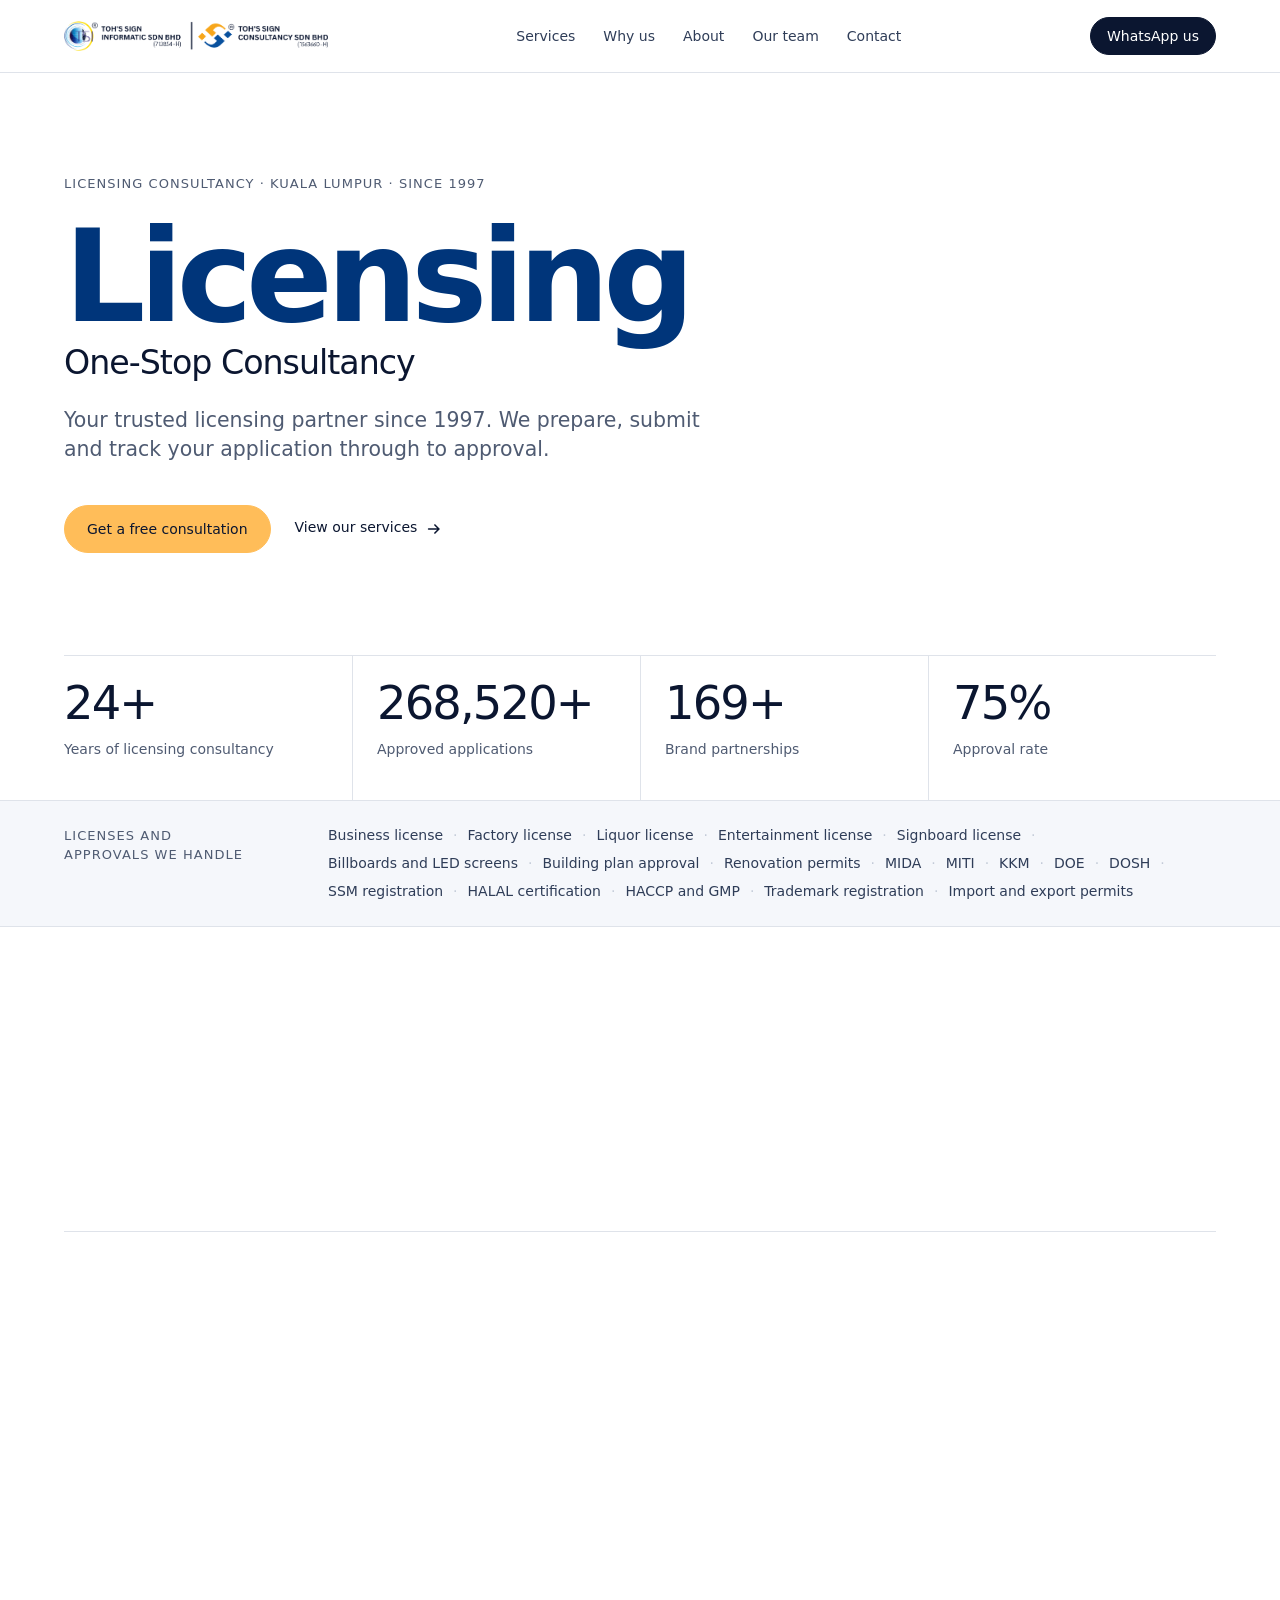
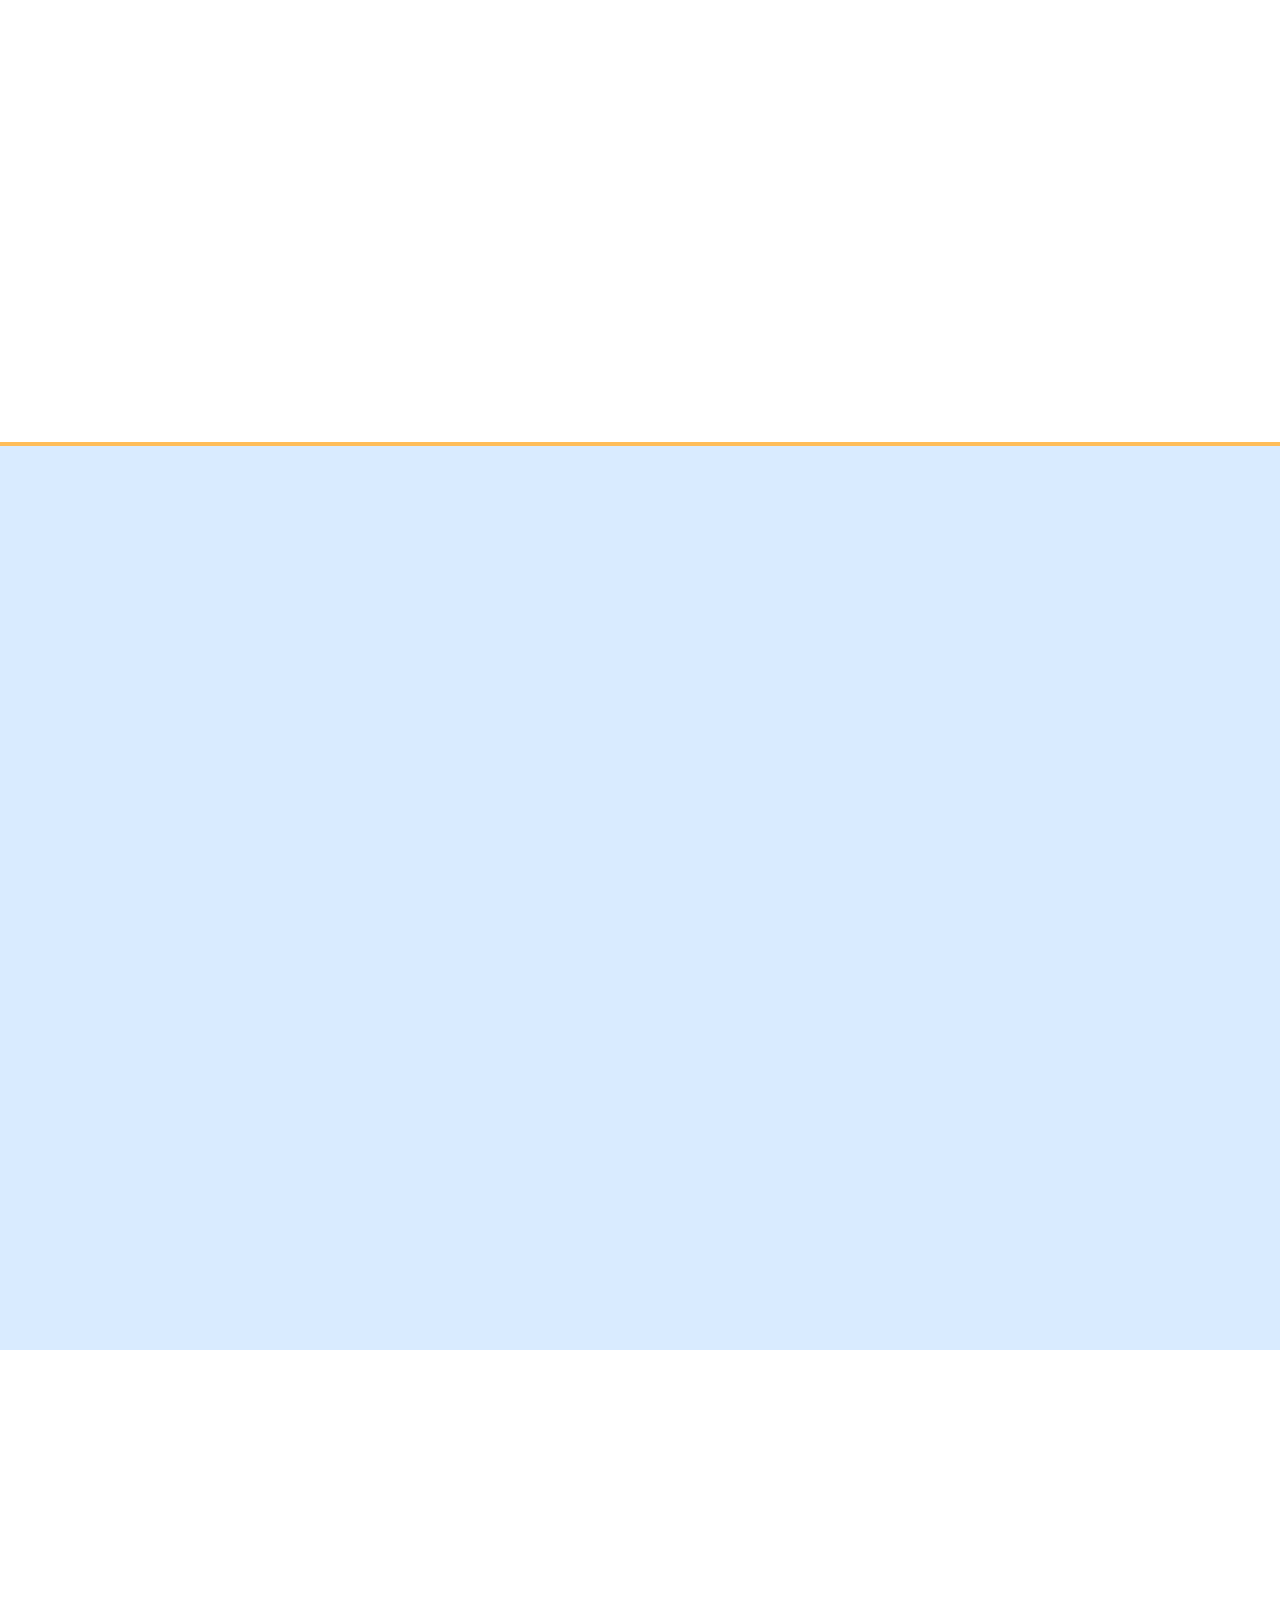
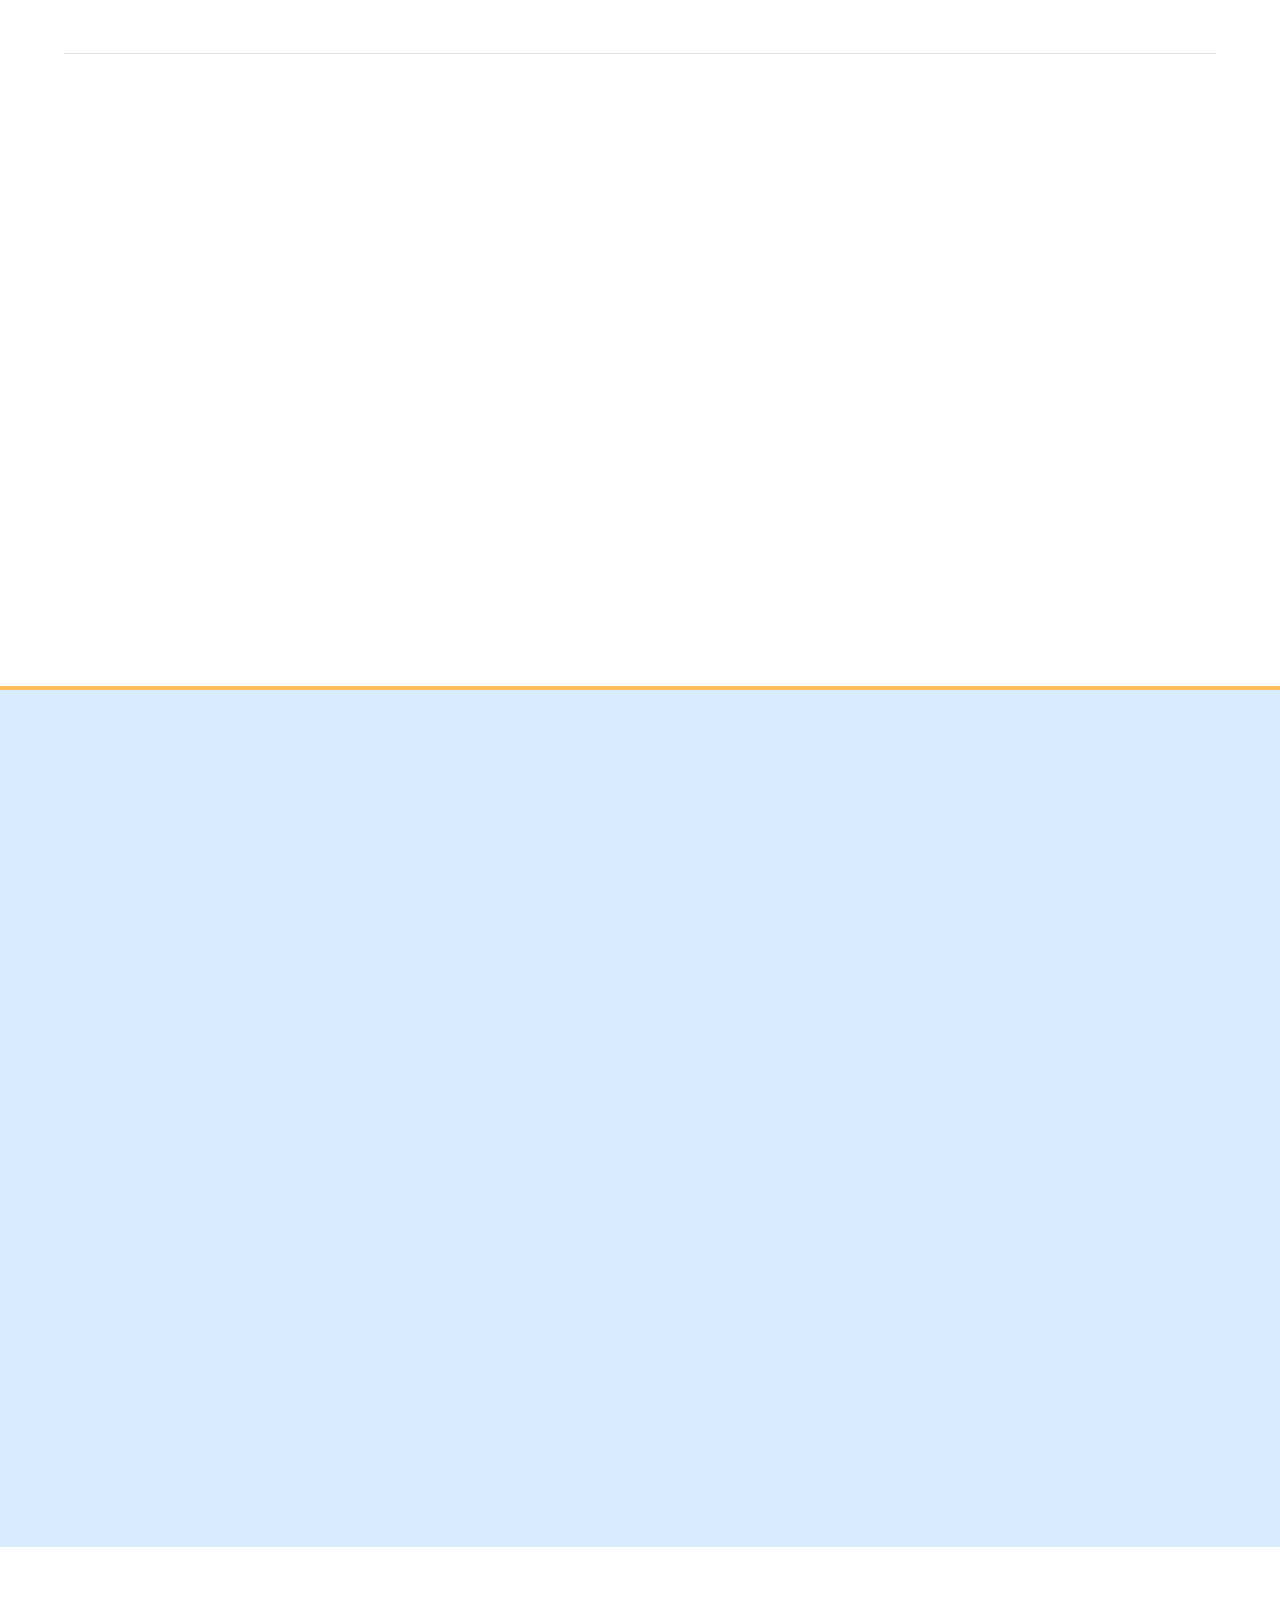
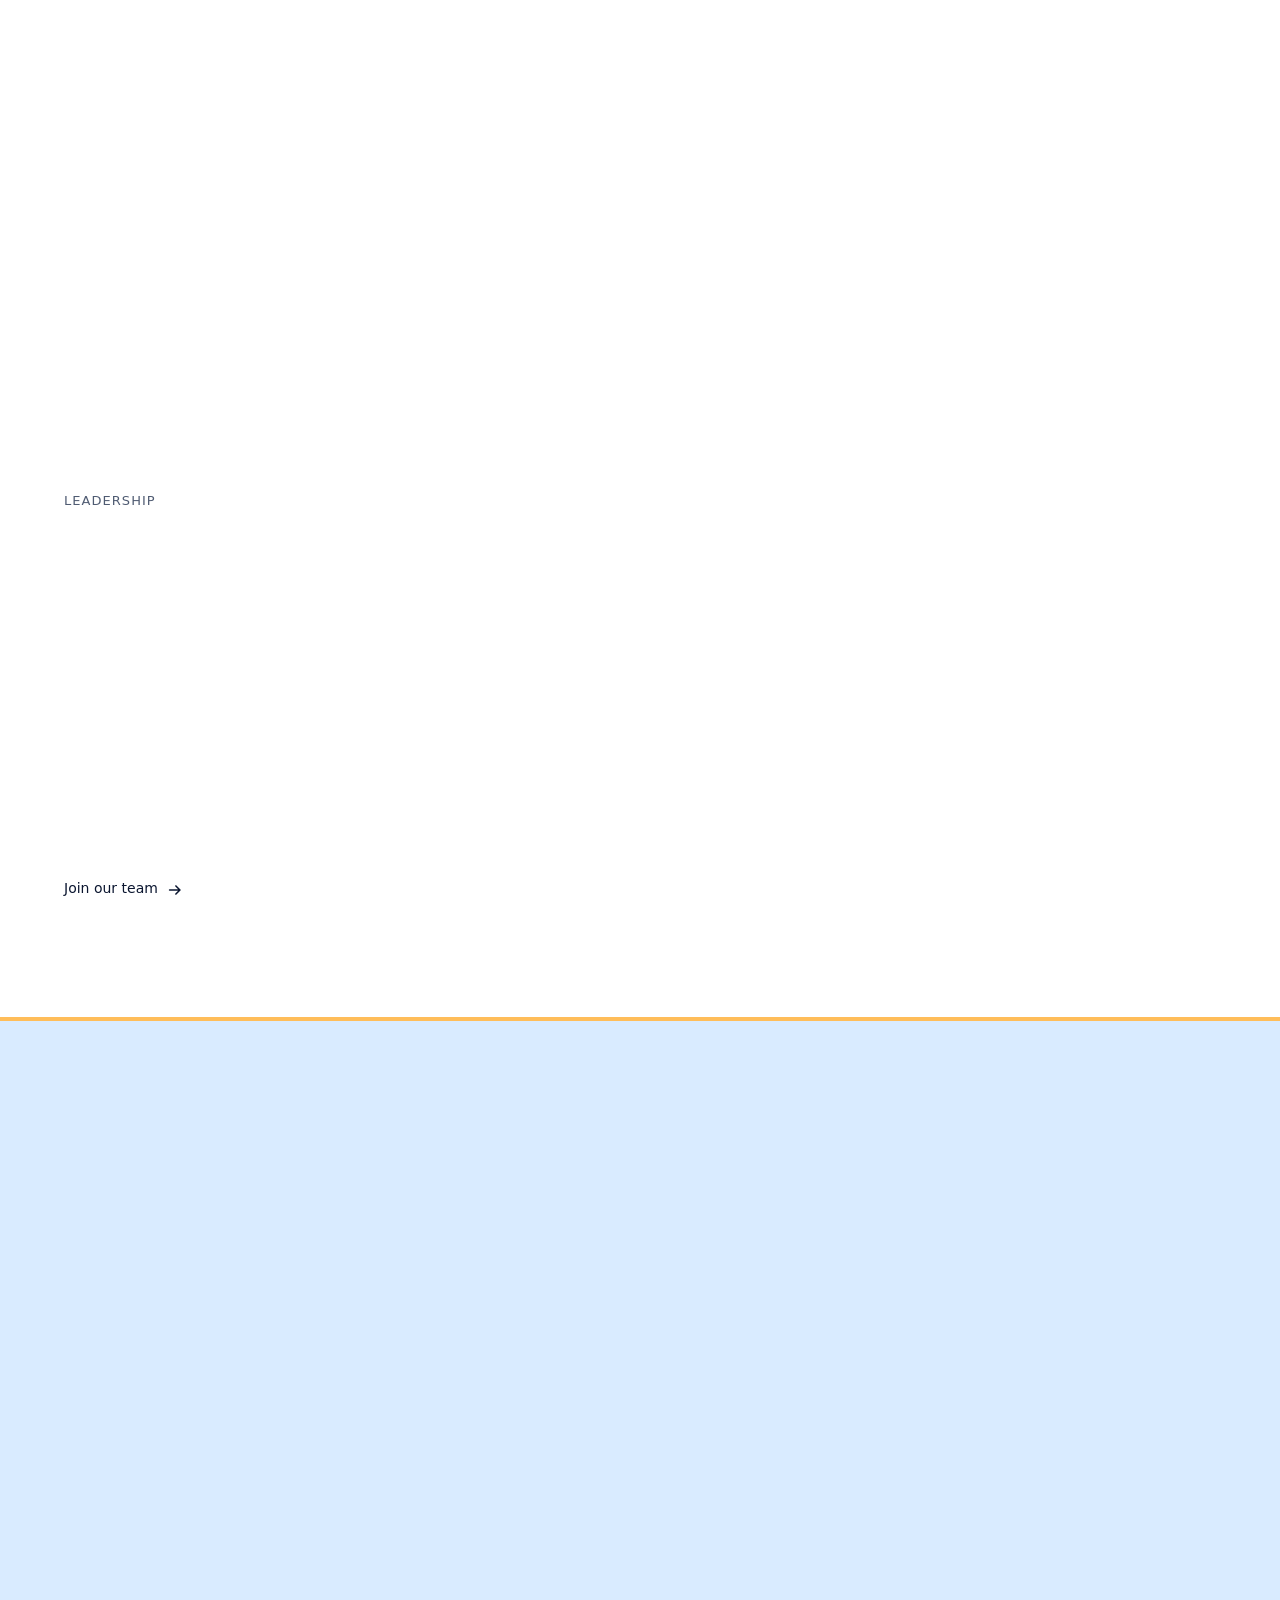
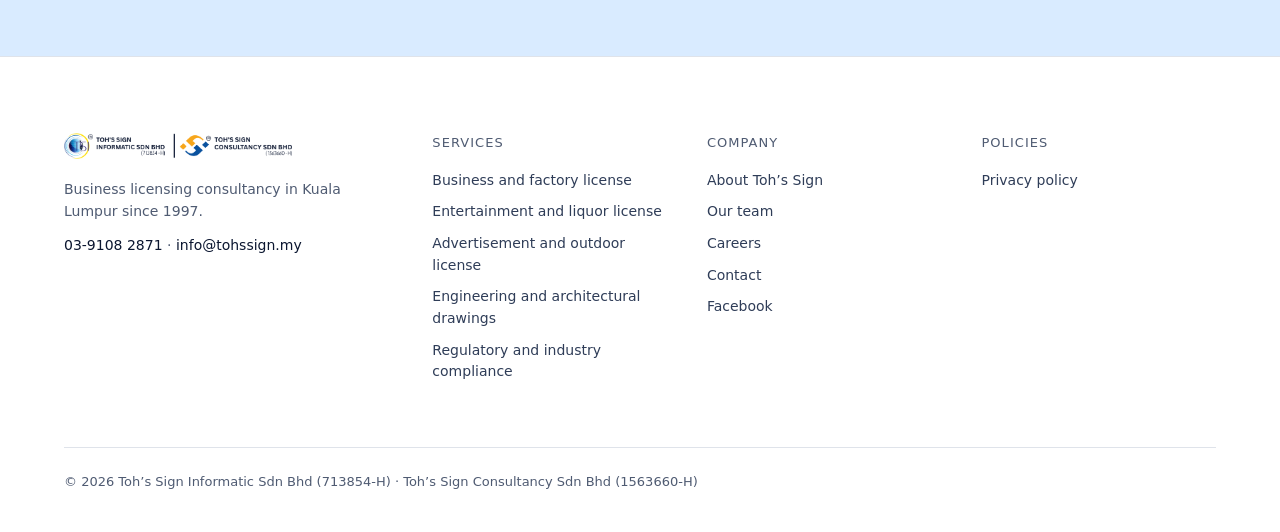
==== commit c9838087: "Version 3: blue tint and amber rule between sections Co-Authored-By: Claude Haiku 5.5 <noreply@anthr" ====
--- a/redesign/index.html
+++ b/redesign/index.html
@@ -15,7 +15,7 @@
   <link rel="preconnect" href="https://fonts.googleapis.com">
   <link rel="preconnect" href="https://fonts.gstatic.com" crossorigin>
   <link href="https://fonts.googleapis.com/css2?family=Plus+Jakarta+Sans:wght@400;500;600&display=swap" rel="stylesheet">
-  <link rel="stylesheet" href="styles.css?v=42">
+  <link rel="stylesheet" href="styles.css?v=43">
 </head>
 <body>
   <a class="skip" href="#main">Skip to content</a>
--- a/redesign/styles.css
+++ b/redesign/styles.css
@@ -122,7 +122,7 @@
 
 /* ---------- Sections ---------- */
 .section { padding-block: var(--section-pad); }
-.section-tint { background: var(--color-paper-2); }
+.section-tint { background: oklch(93.5% 0.04 258); border-top: 4px solid var(--color-accent); }
 .sec-head { display: grid; grid-template-columns: 14rem minmax(0, 1fr); column-gap: var(--space-xl); row-gap: var(--space-md); margin-bottom: clamp(40px, 5vw, 72px); }
 .sec-no { grid-row: span 2; font-size: var(--text-sm); font-weight: 500; color: var(--color-muted); padding-top: 0.6em; }
 .sec-no::after { content: ""; display: inline-block; vertical-align: middle; width: 32px; height: 1px; margin-left: 12px; background: var(--color-rule-strong); }
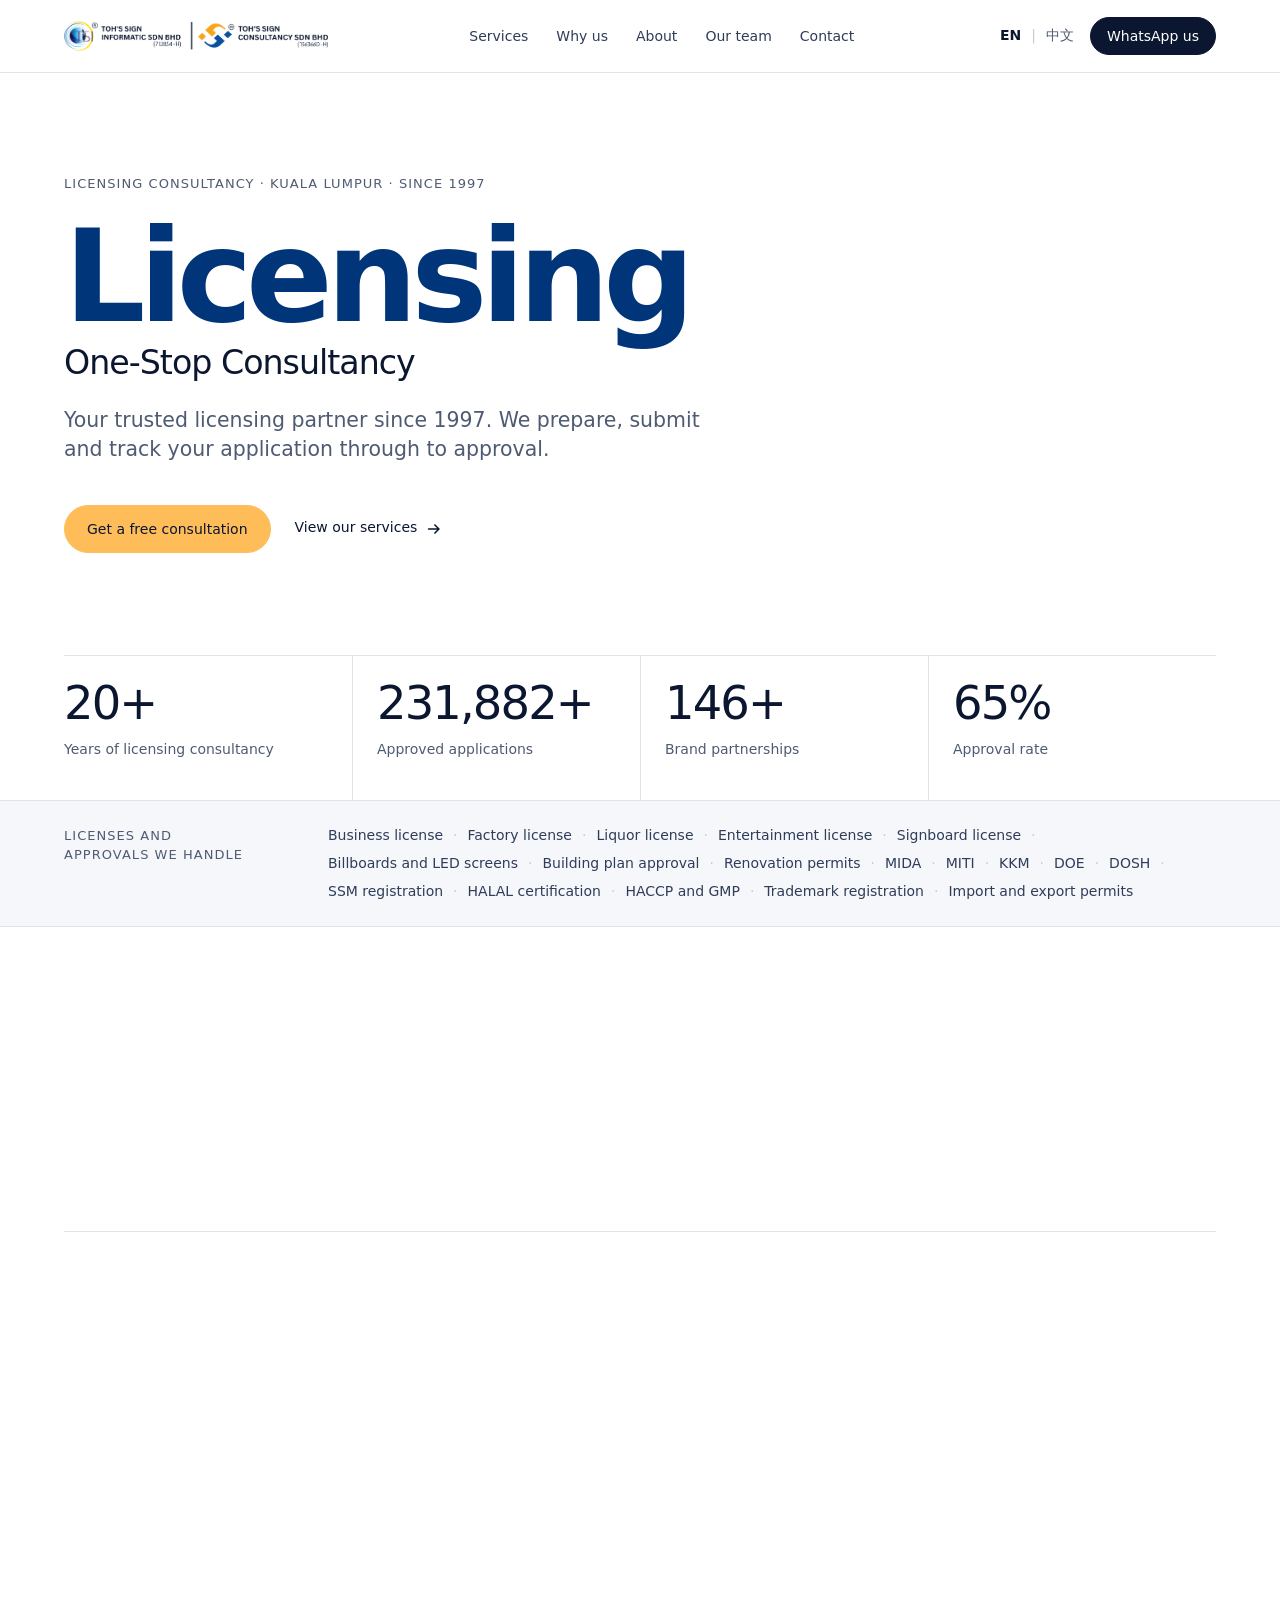
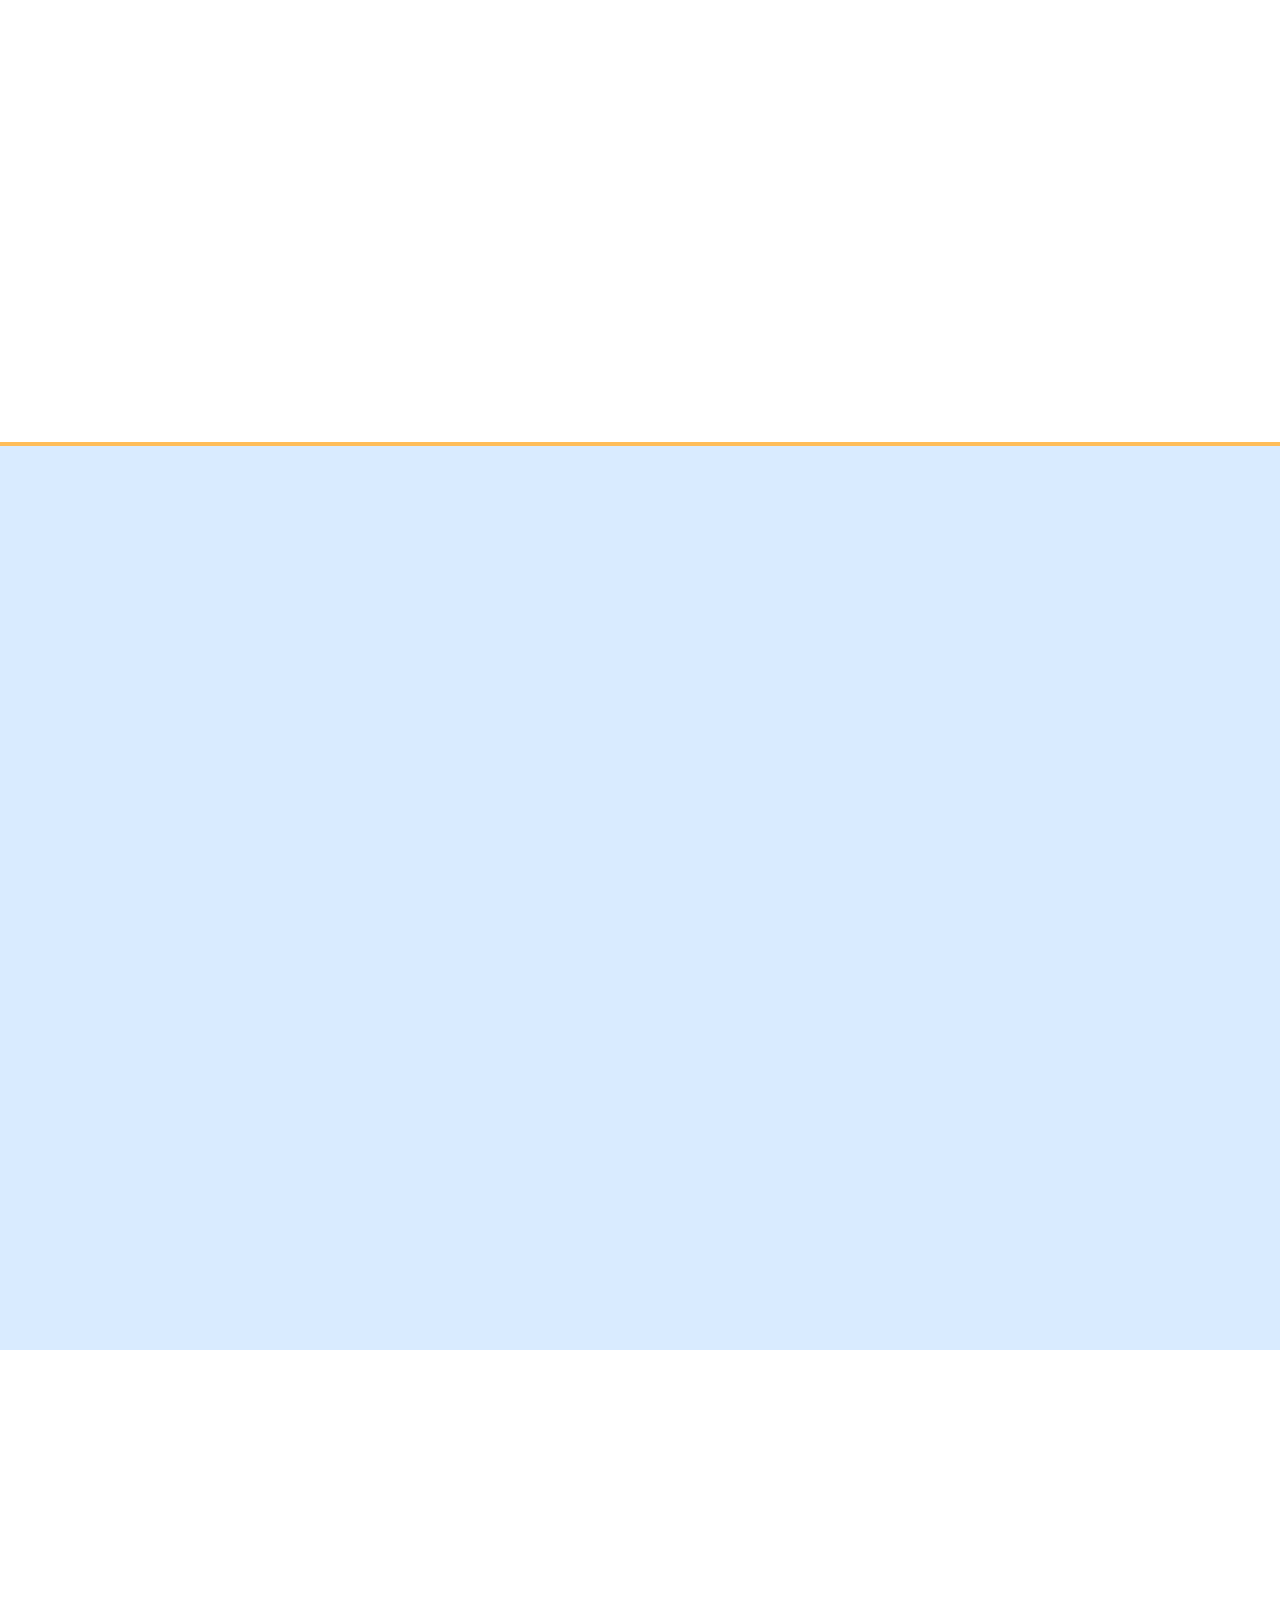
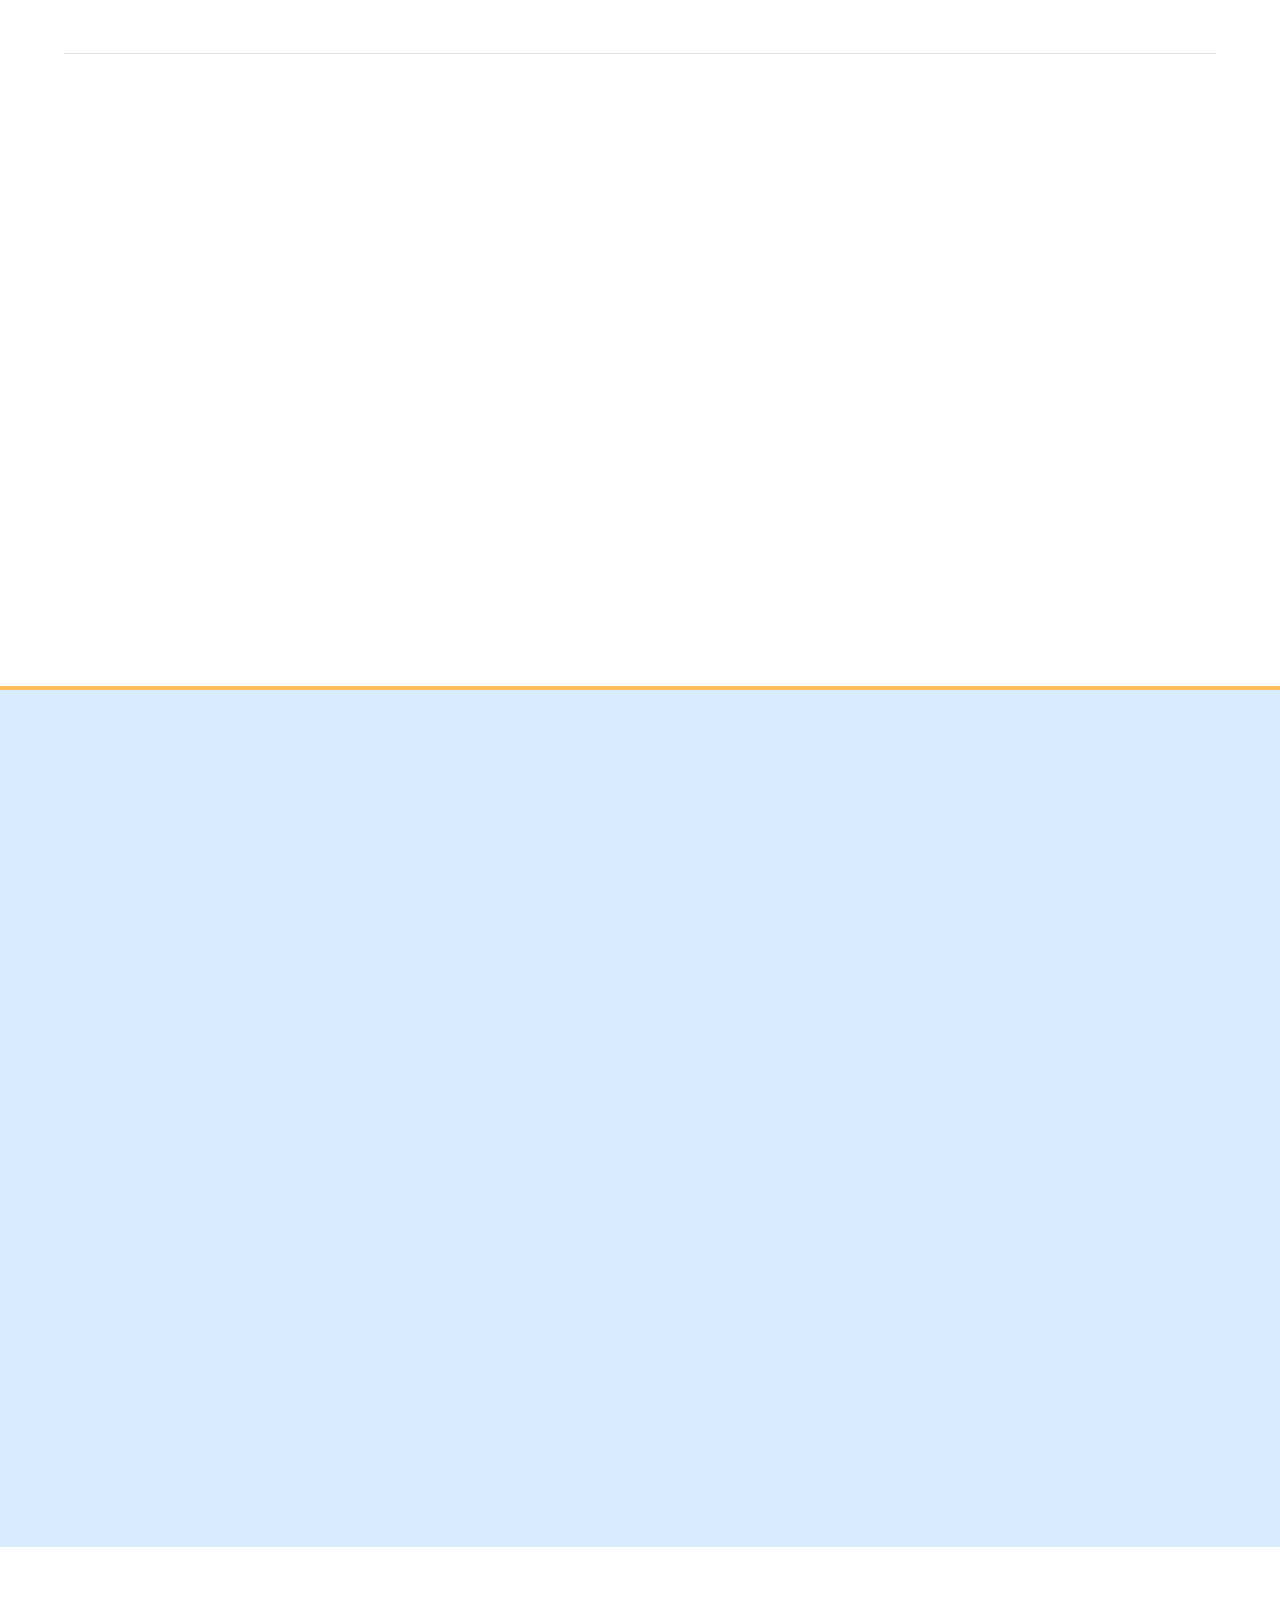
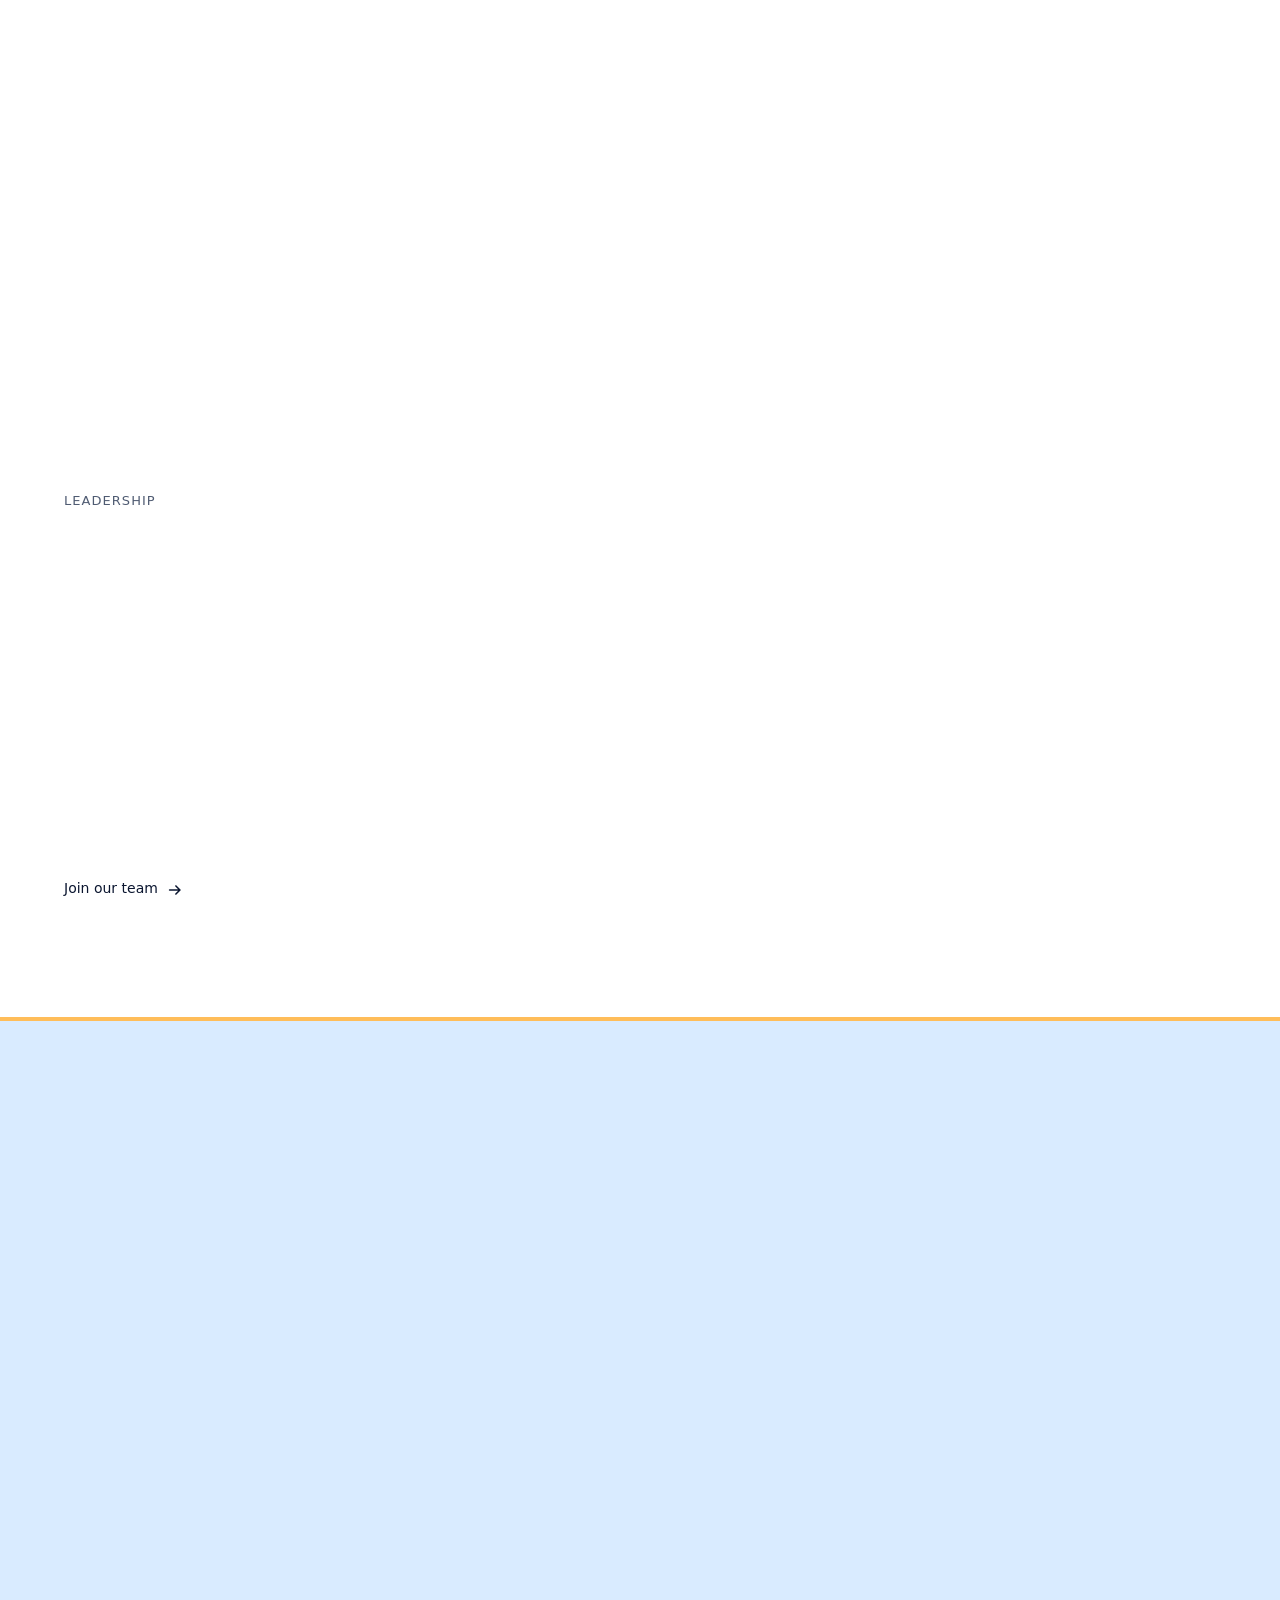
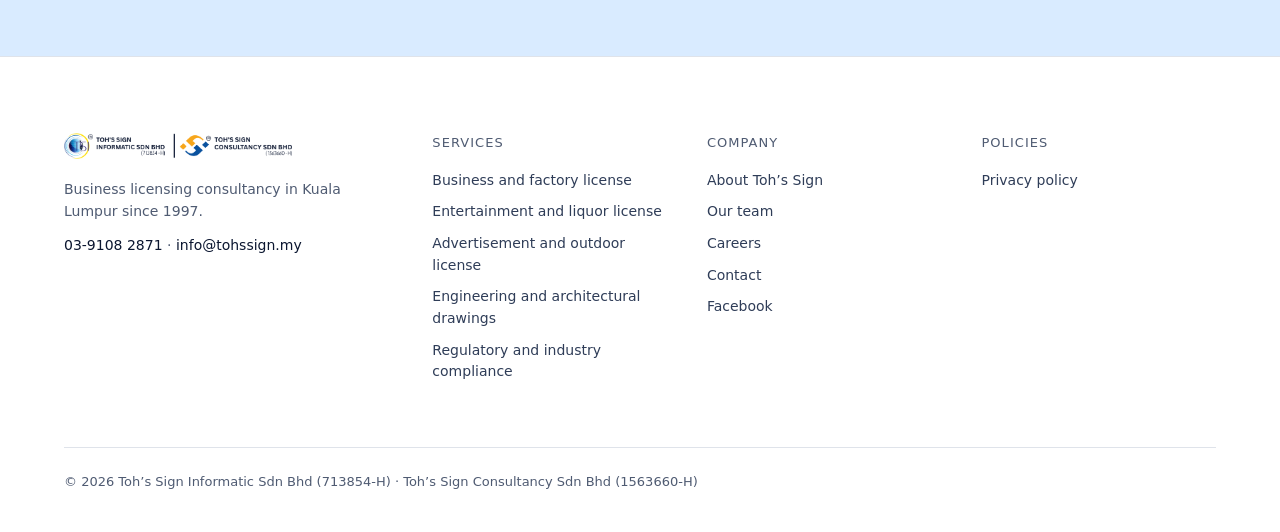
==== commit e16b2457: "Version 3: Chinese pages (zh.html, careers-zh.html, privacy-zh.html) with an EN | 中文 switch beside W" ====
--- a/redesign/index.html
+++ b/redesign/index.html
@@ -11,11 +11,13 @@
   <meta name="theme-color" content="#ffffff">
   <!-- Temporary preview: keep search engines away. Remove when this goes live on tohssign.com. -->
   <meta name="robots" content="noindex, nofollow">
+  <link rel="alternate" hreflang="en" href="./">
+  <link rel="alternate" hreflang="zh-Hans" href="zh.html">
   <script src="head.js?v=1"></script>
   <link rel="preconnect" href="https://fonts.googleapis.com">
   <link rel="preconnect" href="https://fonts.gstatic.com" crossorigin>
   <link href="https://fonts.googleapis.com/css2?family=Plus+Jakarta+Sans:wght@400;500;600&display=swap" rel="stylesheet">
-  <link rel="stylesheet" href="styles.css?v=43">
+  <link rel="stylesheet" href="styles.css?v=44">
 </head>
 <body>
   <a class="skip" href="#main">Skip to content</a>
@@ -28,7 +30,7 @@
              alt="Toh’s Sign Informatic Sdn Bhd and Toh’s Sign Consultancy Sdn Bhd">
       </a>
       <nav class="mast-nav" aria-label="Main">
-        <button class="menu-toggle" type="button" aria-expanded="false" aria-controls="menu">Menu</button>
+        <button class="menu-toggle" type="button" aria-expanded="false" aria-controls="menu" data-open="Menu" data-close="Close">Menu</button>
         <ul id="menu" class="menu">
           <li><a href="#services">Services</a></li>
           <li><a href="#why">Why us</a></li>
@@ -38,6 +40,7 @@
         </ul>
       </nav>
       <div class="mast-actions">
+        <nav class="lang" aria-label="Language 语言"><a href="./" lang="en" hreflang="en" aria-current="page">EN</a><span aria-hidden="true">|</span><a href="zh.html" lang="zh-Hans" hreflang="zh-Hans">中文</a></nav>
         <a class="btn btn-sm btn-ink mast-wa" href="https://wa.me/60164397178?text=Hi%20Toh%E2%80%99s%20Sign%2C%20I%E2%80%99d%20like%20a%20free%20licensing%20consultation." rel="noopener" target="_blank">WhatsApp us</a>
       </div>
     </div>
@@ -319,6 +322,6 @@
   </footer>
 
 
-  <script src="main.js?v=31" defer></script>
+  <script src="main.js?v=32" defer></script>
 </body>
 </html>
--- a/redesign/styles.css
+++ b/redesign/styles.css
@@ -71,6 +71,12 @@
 .menu > li > a:hover { color: var(--color-ink); background: var(--color-paper-2); }
 .mast-actions { display: flex; align-items: center; gap: var(--space-sm); flex: none; }
 .menu-toggle { display: none; min-height: 38px; padding: 0 14px; border: 1px solid var(--color-rule-strong); border-radius: var(--radius-pill); background: none; color: var(--color-ink); font: 500 var(--text-sm) var(--font-body); cursor: pointer; }
+/* Language switch: EN | 中文, the current one in ink. */
+.lang { display: flex; align-items: center; gap: 6px; font-size: var(--text-sm); font-weight: 500; white-space: nowrap; }
+.lang a { display: inline-flex; align-items: center; min-height: 40px; padding: 0 4px; text-decoration: none; color: var(--color-muted); transition: color var(--dur-short); }
+.lang a:hover { color: var(--color-ink); }
+.lang a[aria-current] { color: var(--color-ink); font-weight: 600; }
+.lang span { color: var(--color-rule-strong); }
 .page-back { font-size: var(--text-sm); font-weight: 500; text-decoration: none; color: var(--color-ink-2); }
 .page-back:hover { color: var(--color-ink); }
 .mast-row-page { justify-content: space-between; }
@@ -90,6 +96,7 @@
 @media (max-width: 40rem) {
   .logo img { height: auto; width: 100%; max-width: 168px; }
   .mast-wa { display: none; }
+  .lang { font-size: var(--text-xs); gap: 2px; }
   .mast-row-page { gap: var(--space-sm); }
   .mast-row-page .logo { min-width: 0; flex: 1 1 auto; }
   .mast-row-page .logo img { max-width: 132px; }
@@ -202,6 +209,13 @@
 .hours div { display: flex; justify-content: space-between; gap: var(--space-md); flex-wrap: wrap; }
 .hours dt { color: var(--color-muted); font-size: var(--text-sm); }
 .hours dd { margin: 0; font-weight: 500; font-size: var(--text-sm); }
+
+/* ---------- Chinese pages ---------- */
+:lang(zh) { --font-body: "Plus Jakarta Sans", "PingFang SC", "Hiragino Sans GB", "Microsoft YaHei", "Noto Sans SC", sans-serif; --font-display: var(--font-body); }
+html:lang(zh) body { line-height: 1.75; }
+:lang(zh) h1, :lang(zh) h2, :lang(zh) h3, :lang(zh) .hero-title-sub, :lang(zh) .license-name { letter-spacing: 0; }
+.hero-title-main:lang(zh) { letter-spacing: 0.02em; line-height: 1.05; font-weight: 600; }
+:lang(zh) .eyebrow { letter-spacing: 0.04em; }
 
 /* ---------- Footer ---------- */
 .foot { padding-block: clamp(56px, 6vw, 88px) var(--space-xl); border-top: 1px solid var(--color-rule); background: #fff; }
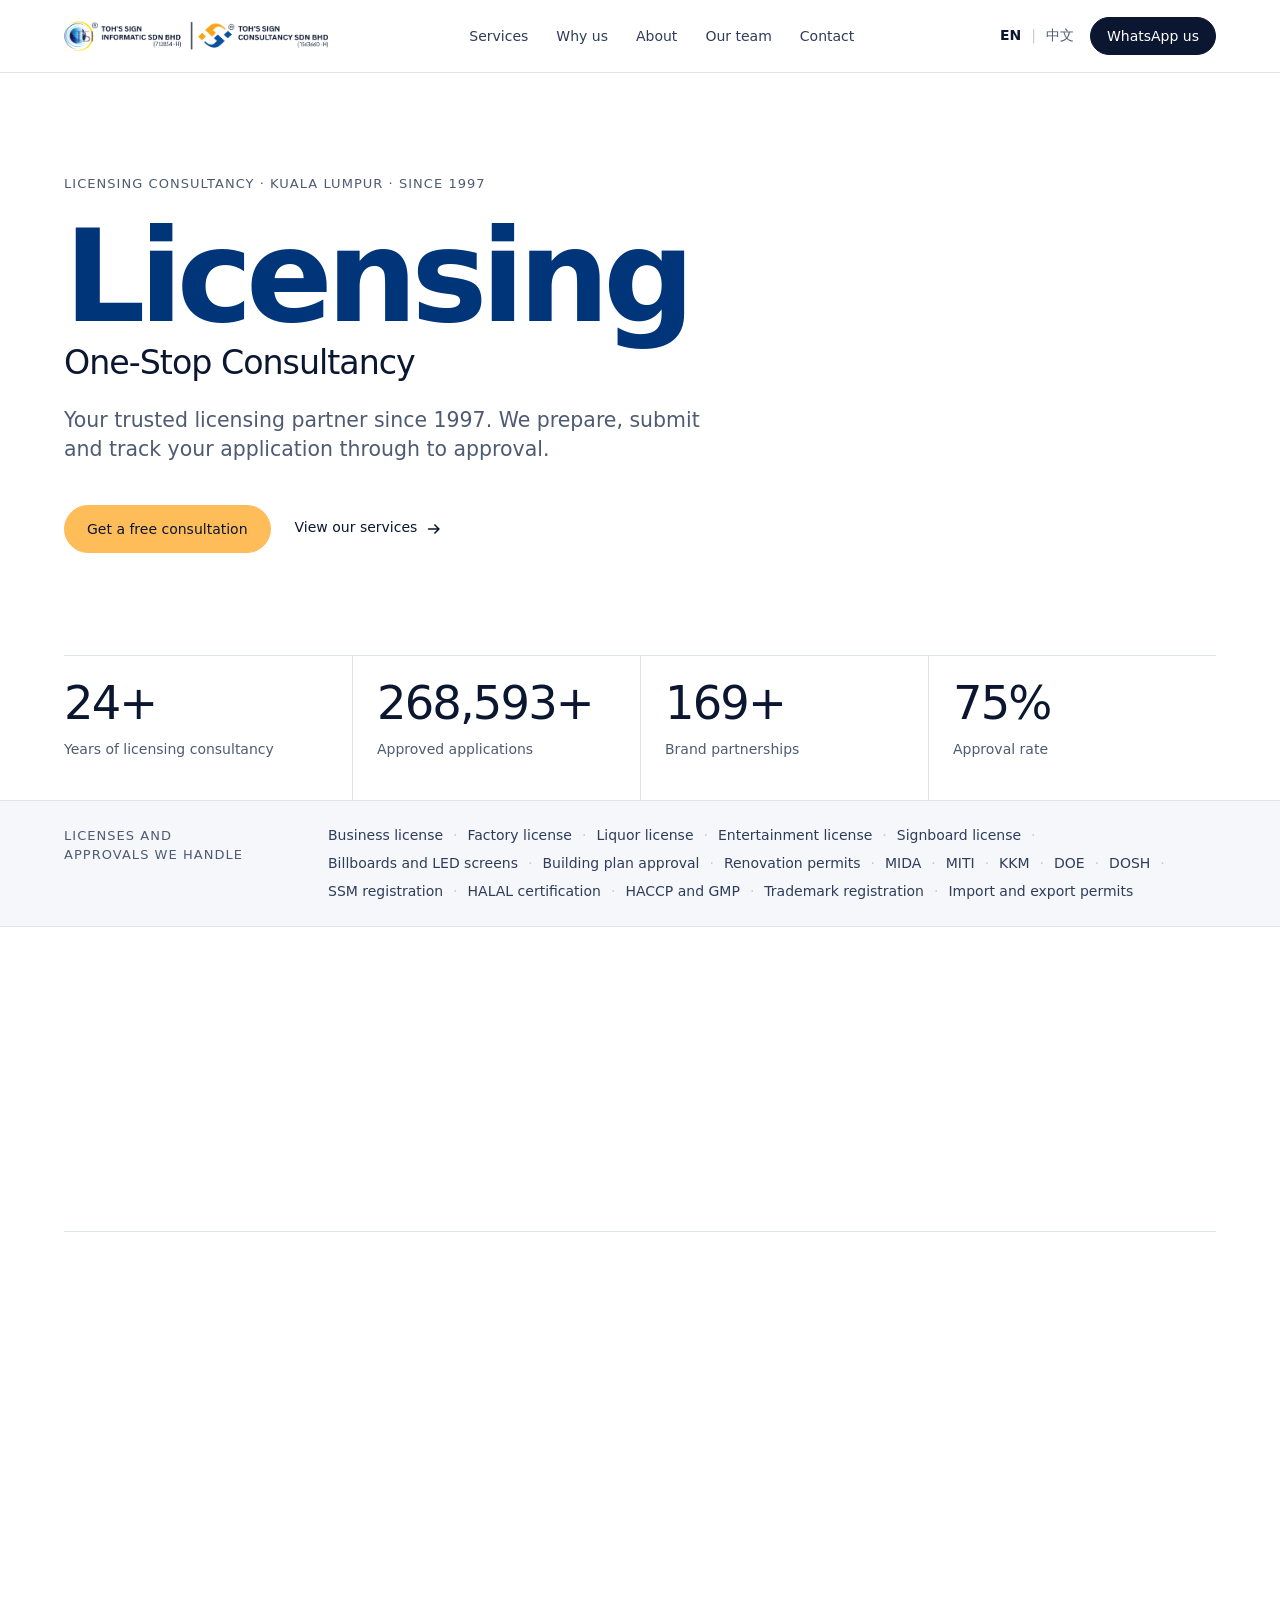
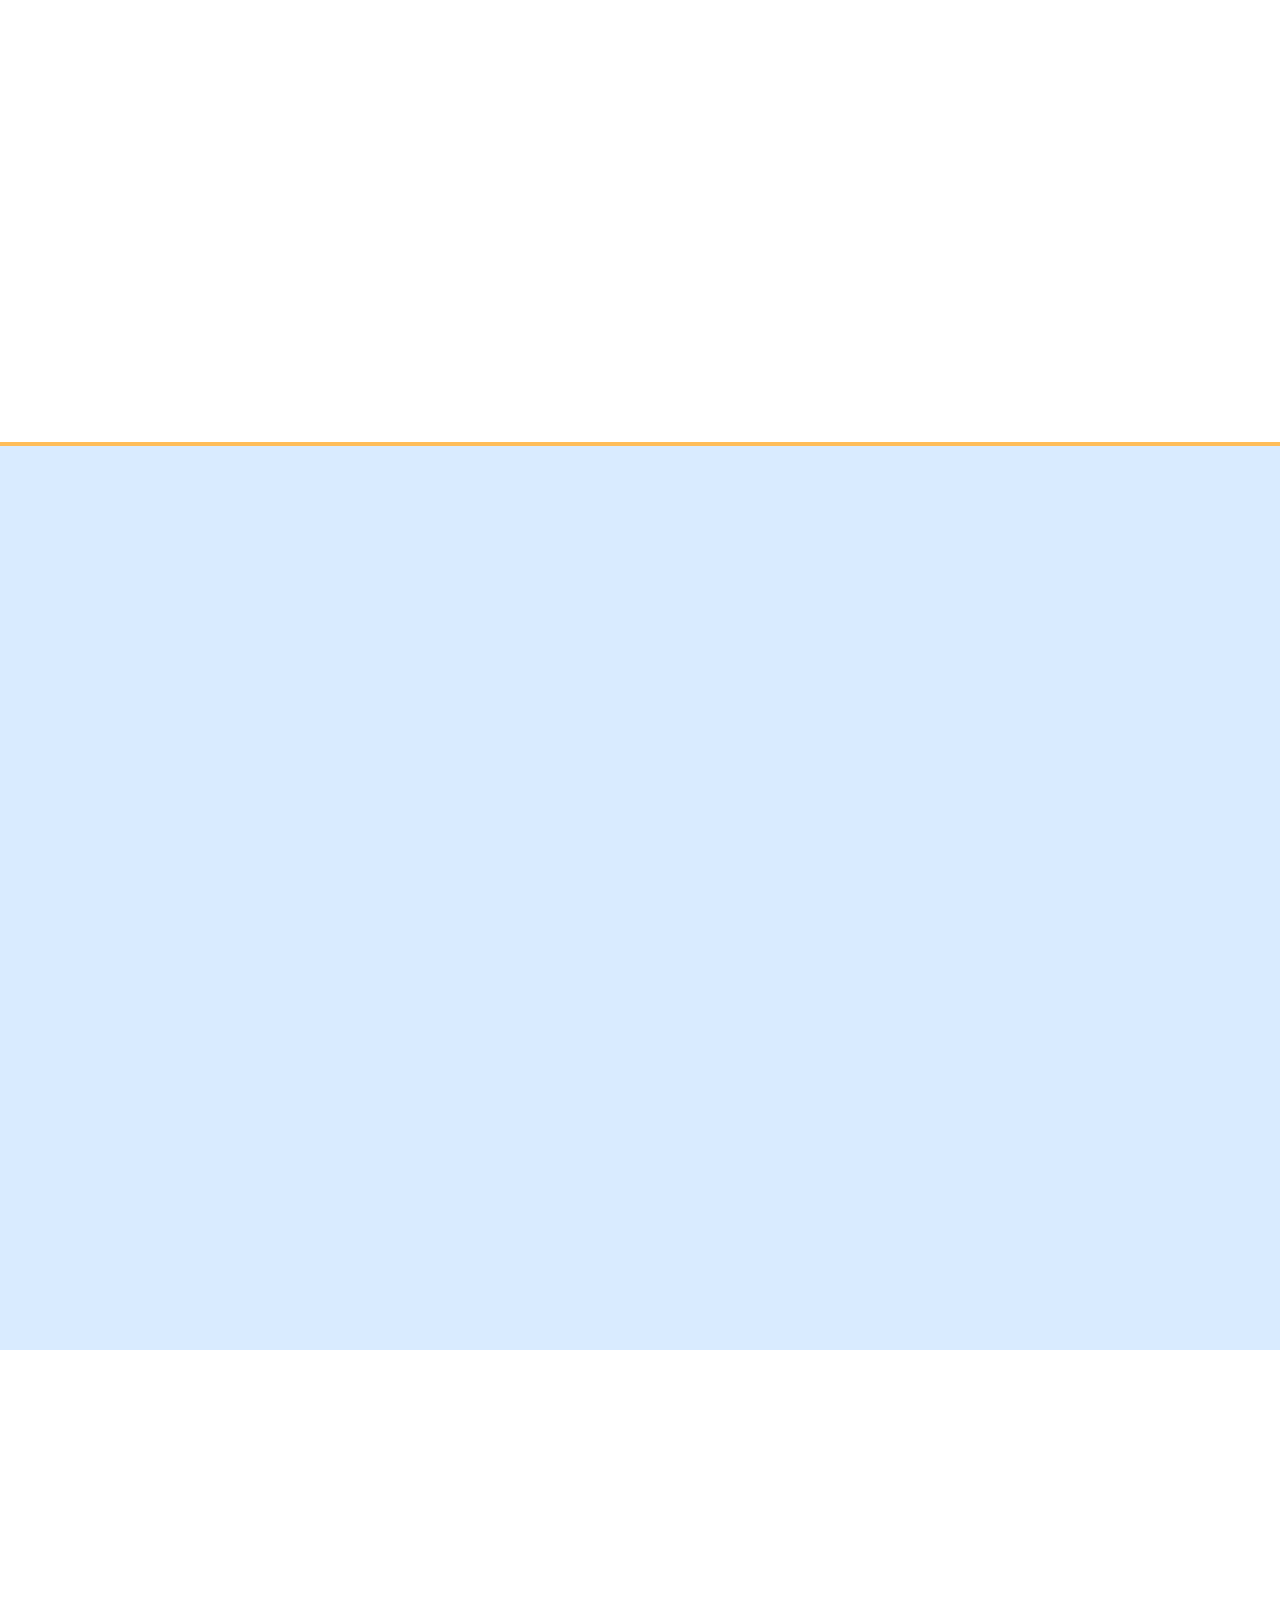
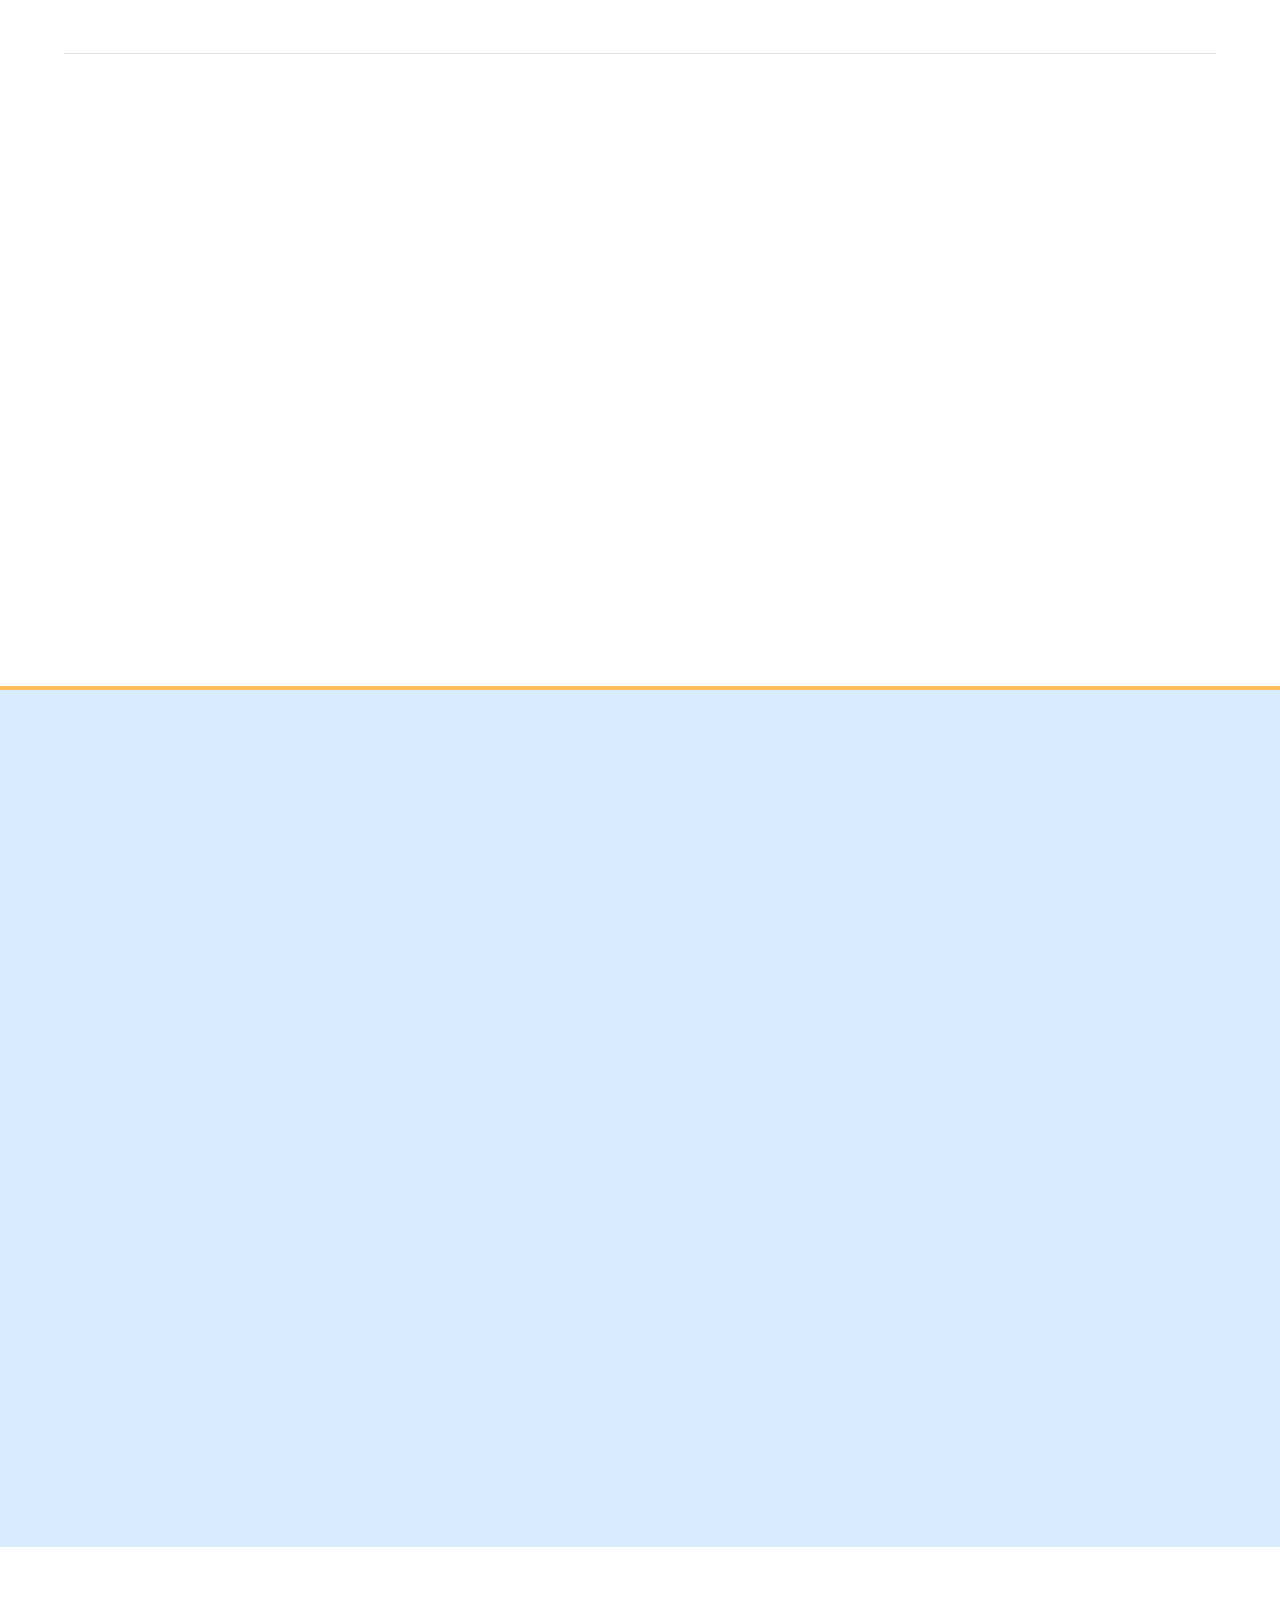
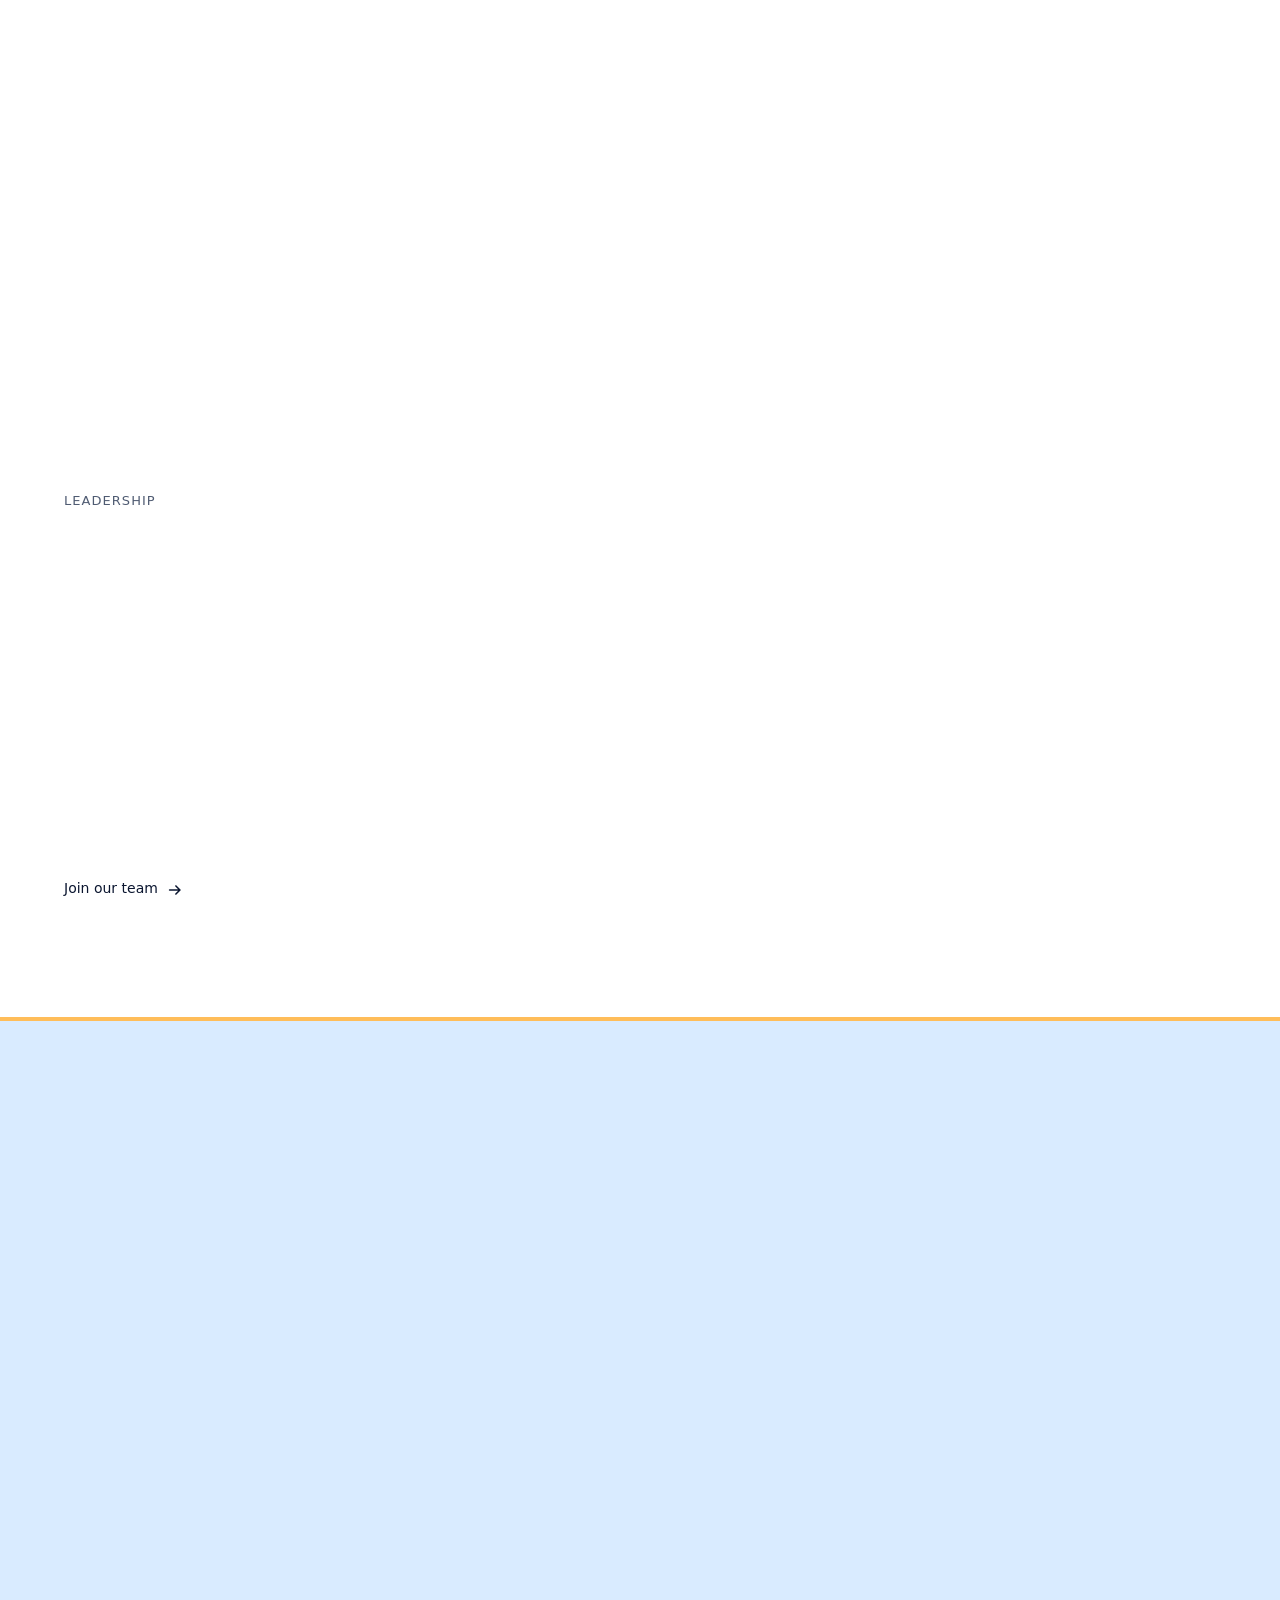
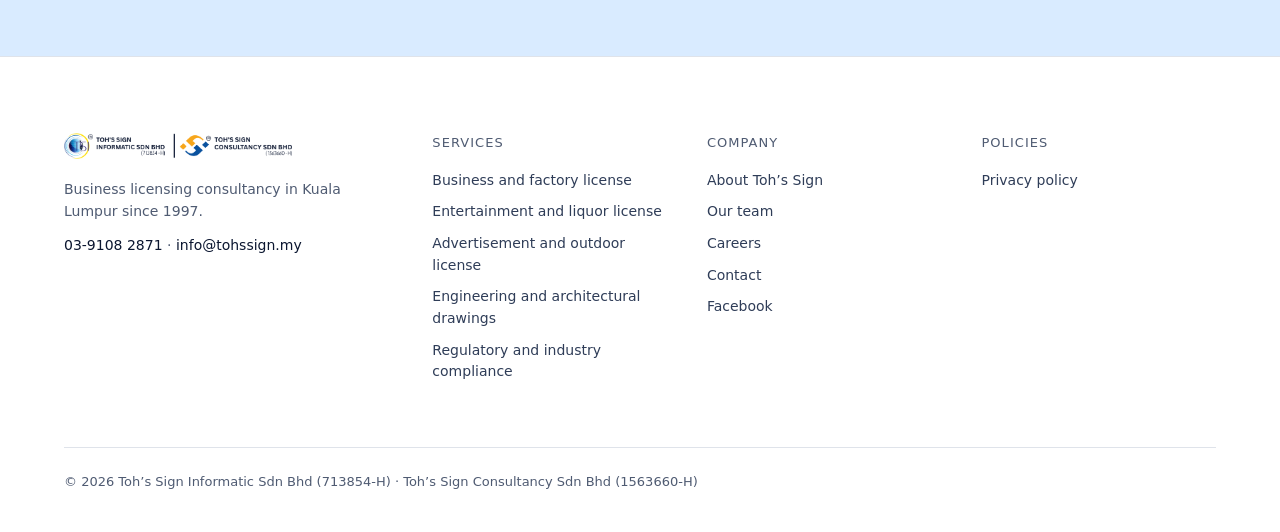
==== commit eb0ddaf5: "Version 3: client logos in full colour Co-Authored-By: Claude Opus 5.5 <noreply@anthropic.com>" ====
--- a/redesign/index.html
+++ b/redesign/index.html
@@ -17,7 +17,7 @@
   <link rel="preconnect" href="https://fonts.googleapis.com">
   <link rel="preconnect" href="https://fonts.gstatic.com" crossorigin>
   <link href="https://fonts.googleapis.com/css2?family=Plus+Jakarta+Sans:wght@400;500;600&display=swap" rel="stylesheet">
-  <link rel="stylesheet" href="styles.css?v=44">
+  <link rel="stylesheet" href="styles.css?v=45">
 </head>
 <body>
   <a class="skip" href="#main">Skip to content</a>
--- a/redesign/styles.css
+++ b/redesign/styles.css
@@ -165,8 +165,8 @@
 .client-group { display: grid; grid-template-columns: 14rem minmax(0, 1fr); gap: var(--space-xl); align-items: center; padding-block: var(--space-lg); border-bottom: 1px solid var(--color-rule); }
 .logos { display: grid; grid-template-columns: repeat(4, minmax(0, 1fr)); gap: var(--space-lg); list-style: none; margin: 0; padding: 0; }
 .logos li { display: flex; align-items: center; justify-content: center; height: 80px; }
-.logos img { max-width: 140px; max-height: 60px; width: auto; height: auto; object-fit: contain; mix-blend-mode: multiply; filter: grayscale(1) contrast(1.2); opacity: 0.6; transition: filter var(--dur-long) var(--ease-out), opacity var(--dur-long) var(--ease-out), transform var(--dur-long) var(--ease-out); }
-.logos li:hover img { filter: none; opacity: 1; transform: scale(1.05); }
+.logos img { max-width: 140px; max-height: 60px; width: auto; height: auto; object-fit: contain; mix-blend-mode: multiply; transition: transform var(--dur-long) var(--ease-out); }
+.logos li:hover img { transform: scale(1.05); }
 
 /* ---------- About ---------- */
 .about-grid { display: grid; grid-template-columns: 14rem minmax(0, 1fr) minmax(0, 1fr); gap: var(--space-xl); }
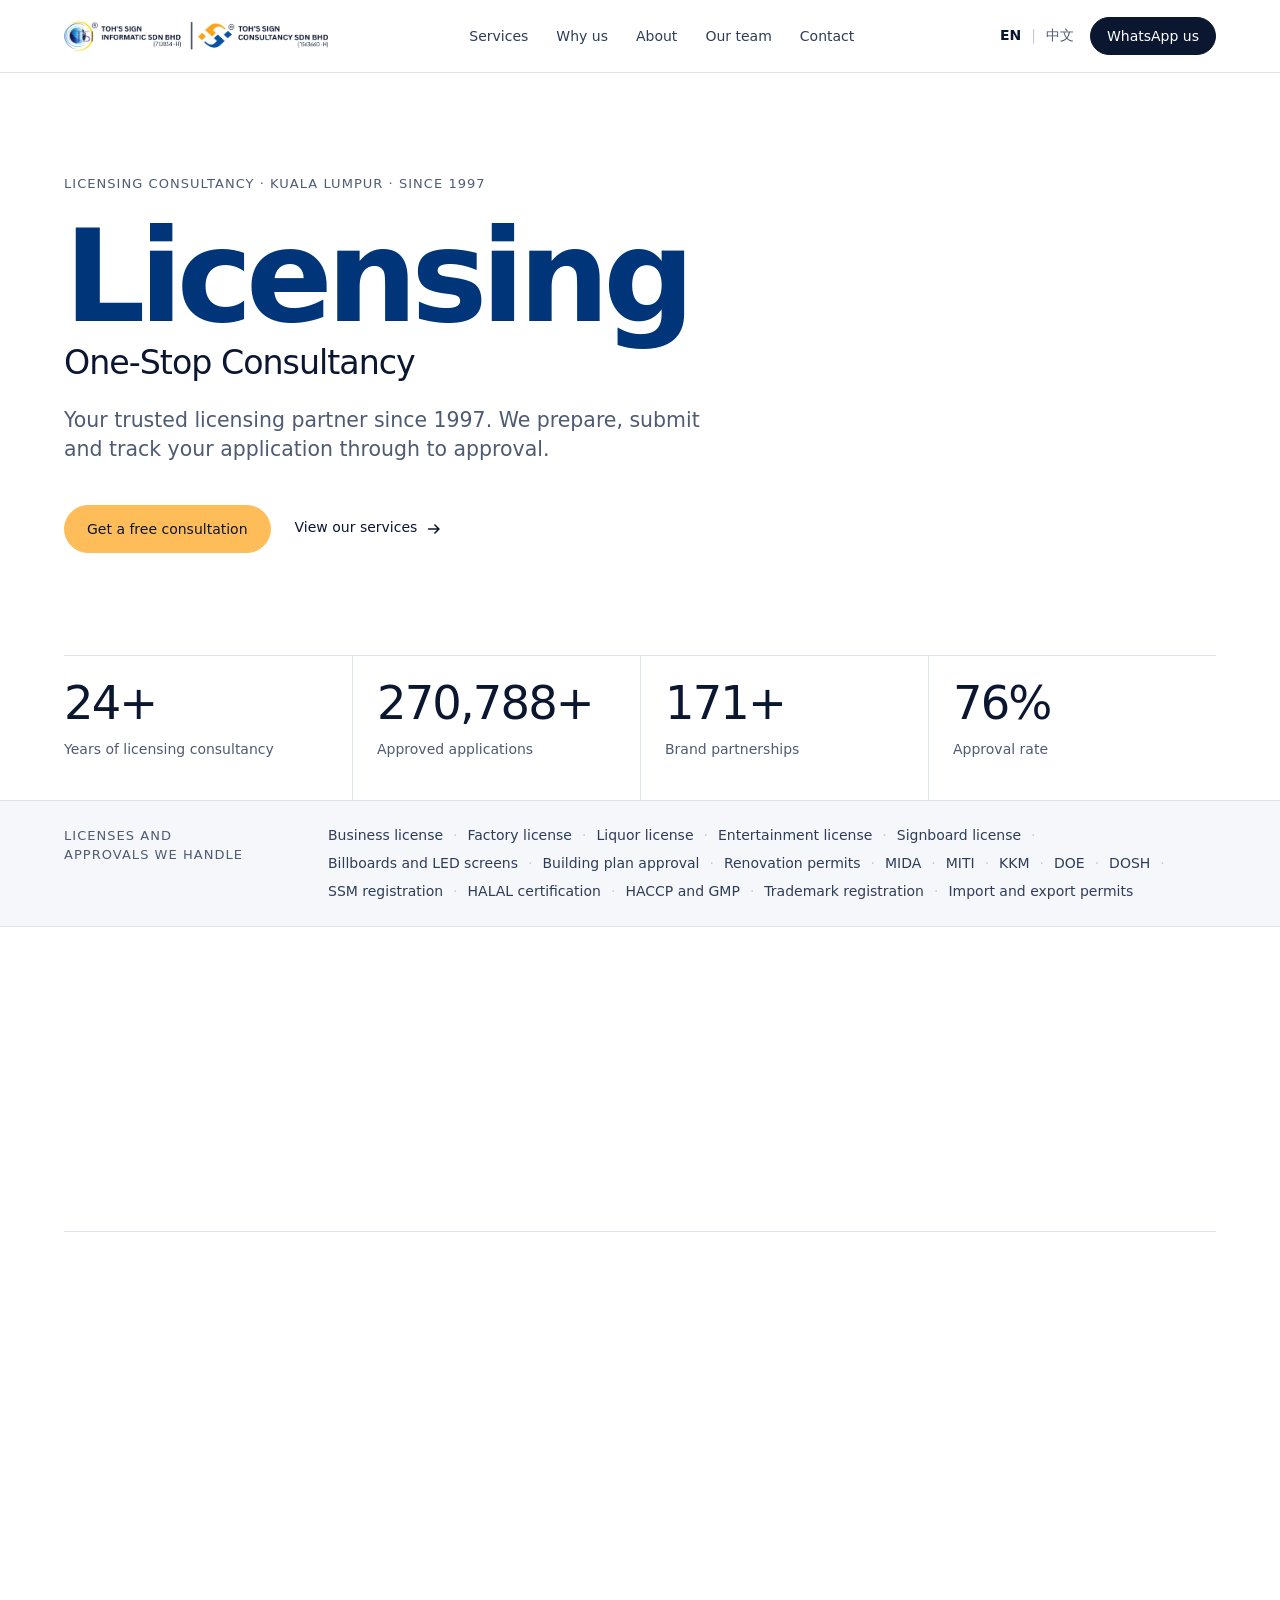
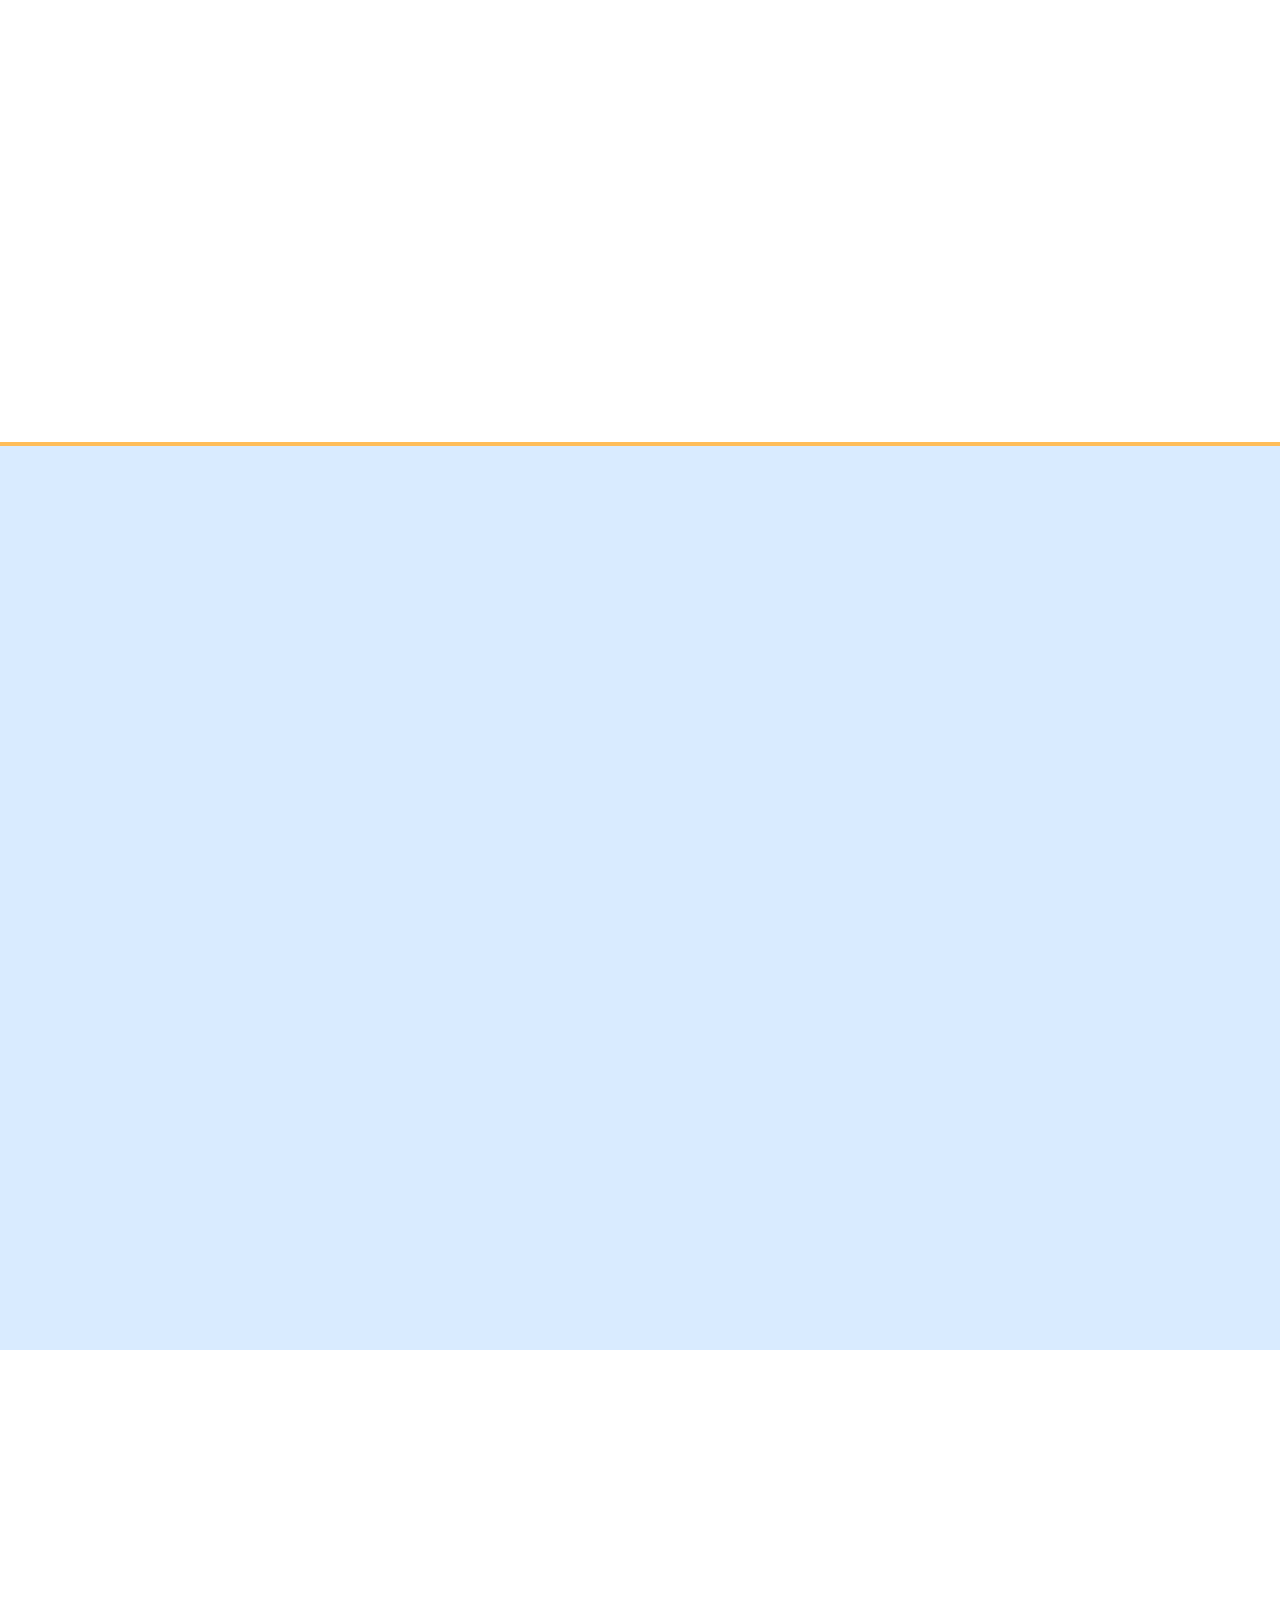
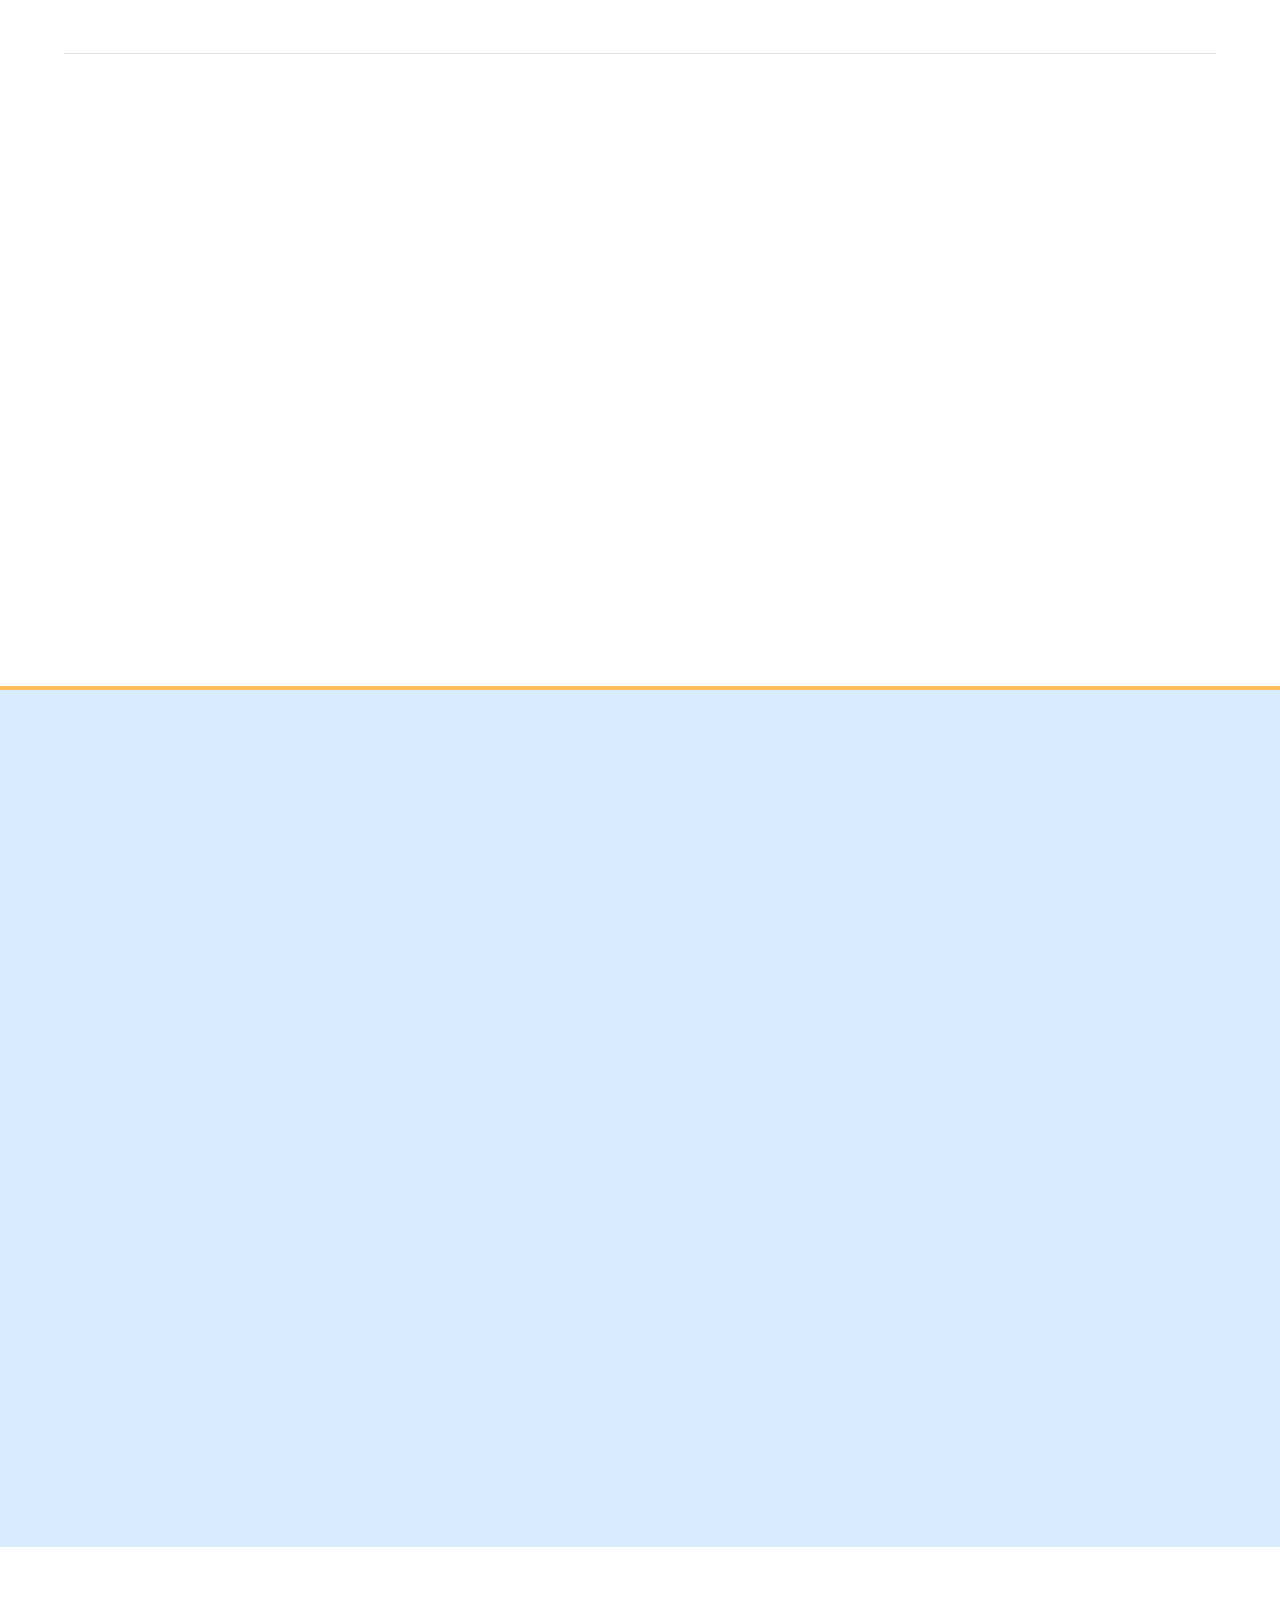
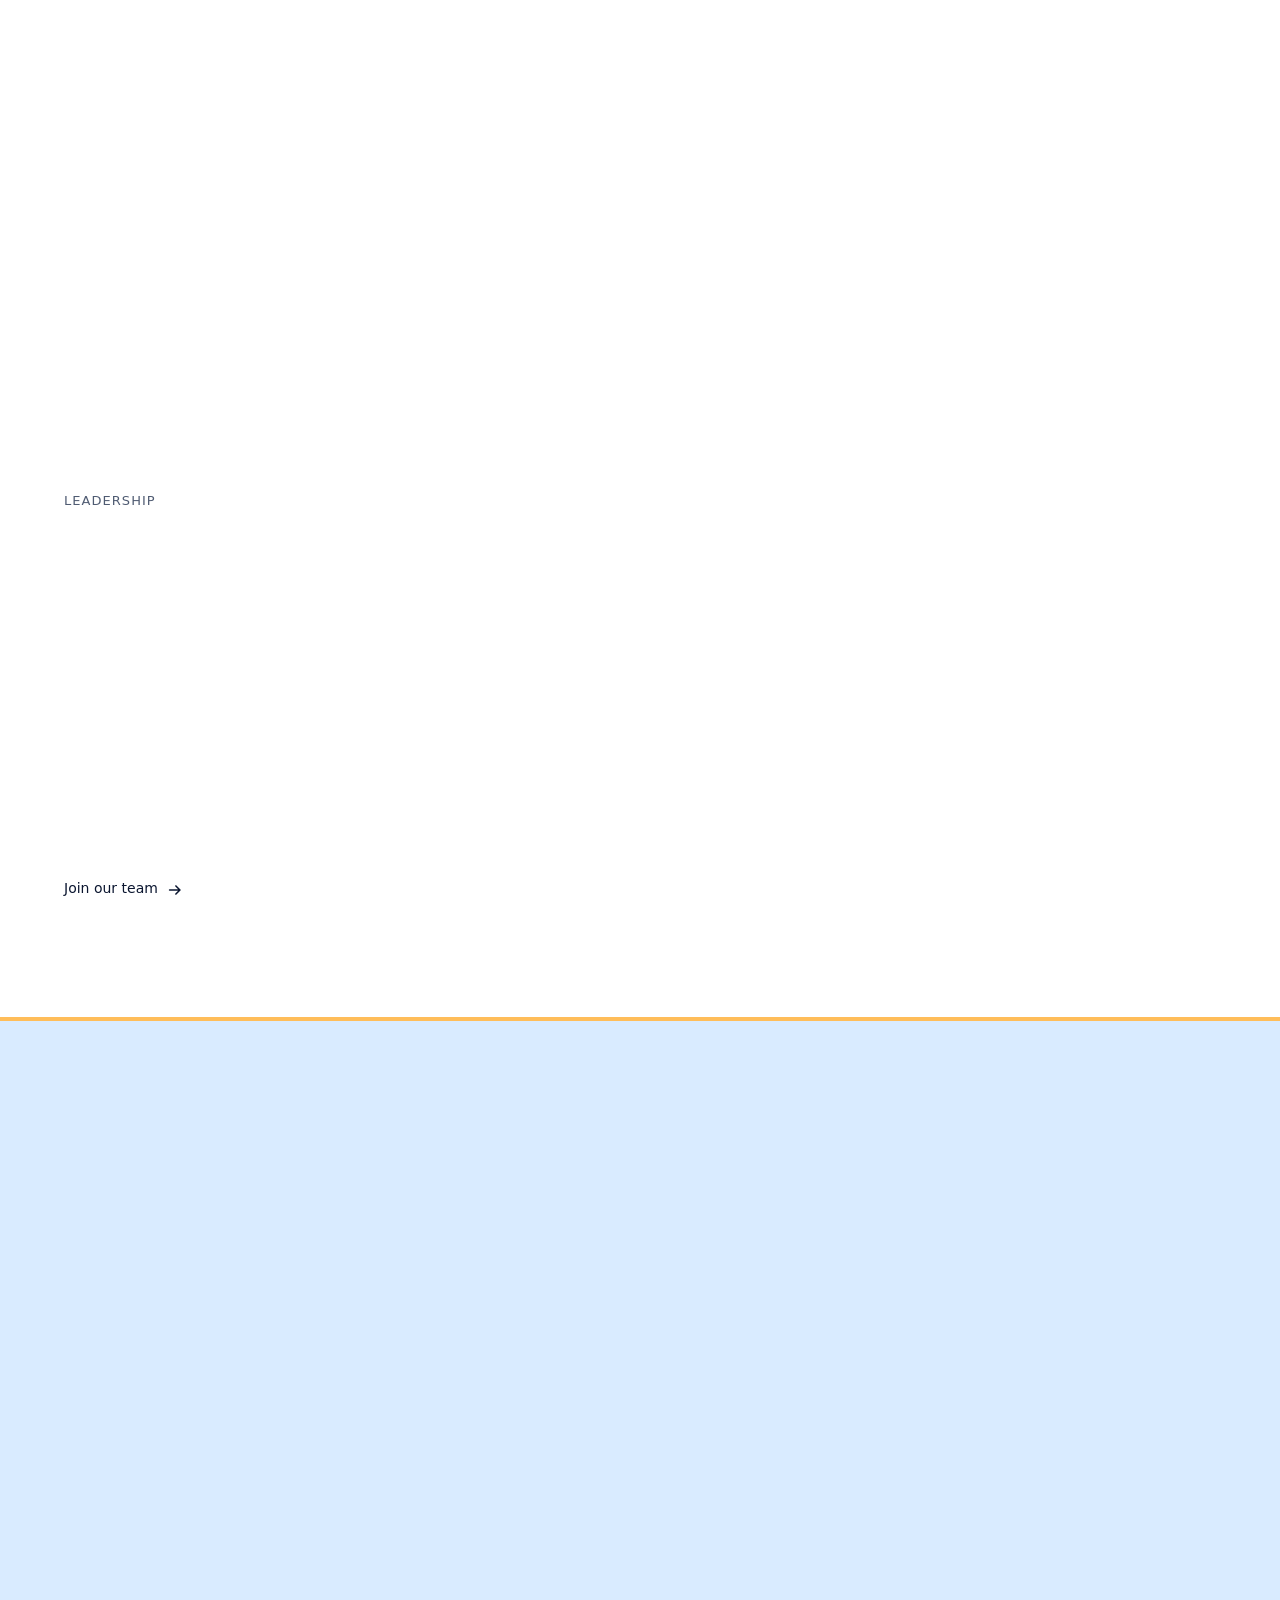
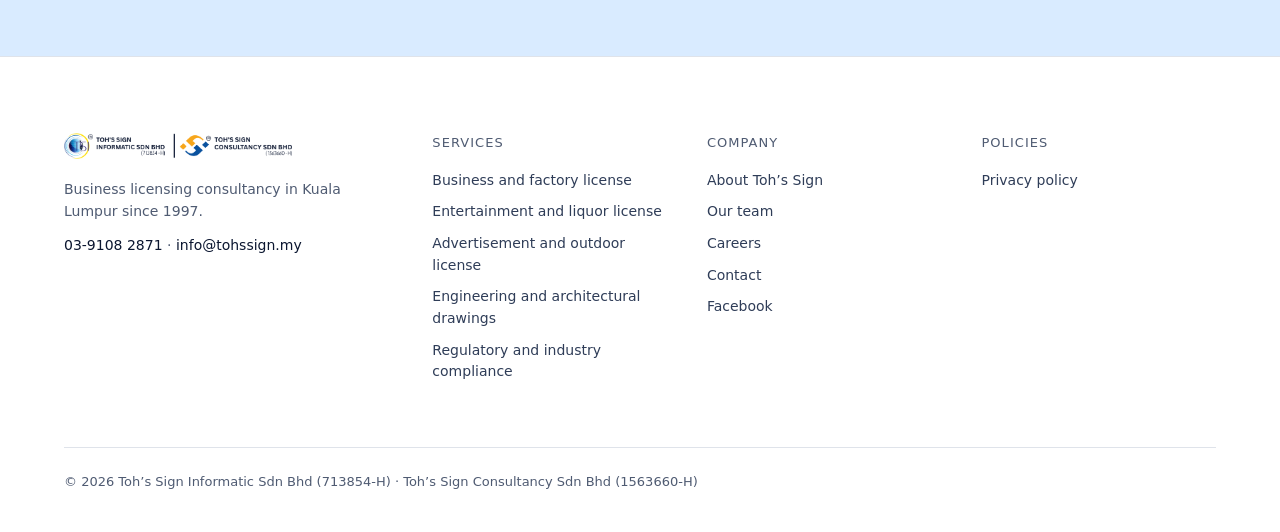
==== commit de236261: "Version 3: Our team gets its own page (team.html) with a leadership spotlight, group chart and caree" ====
--- a/redesign/index.html
+++ b/redesign/index.html
@@ -17,7 +17,7 @@
   <link rel="preconnect" href="https://fonts.googleapis.com">
   <link rel="preconnect" href="https://fonts.gstatic.com" crossorigin>
   <link href="https://fonts.googleapis.com/css2?family=Plus+Jakarta+Sans:wght@400;500;600&display=swap" rel="stylesheet">
-  <link rel="stylesheet" href="styles.css?v=45">
+  <link rel="stylesheet" href="styles.css?v=46">
 </head>
 <body>
   <a class="skip" href="#main">Skip to content</a>
@@ -35,7 +35,7 @@
           <li><a href="#services">Services</a></li>
           <li><a href="#why">Why us</a></li>
           <li><a href="#about">About</a></li>
-          <li><a href="#team">Our team</a></li>
+          <li><a href="team.html">Our team</a></li>
           <li><a href="#contact">Contact</a></li>
         </ul>
       </nav>
@@ -308,7 +308,7 @@
         </ul></nav>
         <nav aria-labelledby="ft-company"><p id="ft-company" class="foot-title">Company</p><ul class="foot-list">
           <li><a href="#about">About Toh’s Sign</a></li>
-          <li><a href="#team">Our team</a></li>
+          <li><a href="team.html">Our team</a></li>
           <li><a href="careers.html">Careers</a></li>
           <li><a href="#contact">Contact</a></li>
           <li><a href="https://www.facebook.com/tohssignlicense.my" rel="noopener" target="_blank">Facebook</a></li>
--- a/redesign/styles.css
+++ b/redesign/styles.css
@@ -69,6 +69,7 @@
 .menu > li { position: relative; }
 .menu > li > a { display: inline-flex; align-items: center; gap: 4px; min-height: 40px; padding: 0 12px; border: 0; border-radius: var(--radius-pill); background: none; color: var(--color-ink-2); font: 500 var(--text-sm) var(--font-body); text-decoration: none; cursor: pointer; transition: color var(--dur-short), background-color var(--dur-short); white-space: nowrap; }
 .menu > li > a:hover { color: var(--color-ink); background: var(--color-paper-2); }
+.menu > li > a[aria-current="page"] { color: var(--color-ink); font-weight: 600; box-shadow: inset 0 -2px 0 var(--color-accent); border-radius: 0; }
 .mast-actions { display: flex; align-items: center; gap: var(--space-sm); flex: none; }
 .menu-toggle { display: none; min-height: 38px; padding: 0 14px; border: 1px solid var(--color-rule-strong); border-radius: var(--radius-pill); background: none; color: var(--color-ink); font: 500 var(--text-sm) var(--font-body); cursor: pointer; }
 /* Language switch: EN | 中文, the current one in ink. */
@@ -243,6 +244,9 @@
 
 /* ---------- Motion ---------- */
 @media (prefers-reduced-motion: no-preference) {
+  /* Moving between pages fades instead of flashing (browsers without support just switch). */
+  @view-transition { navigation: auto; }
+  .mast { view-transition-name: mast; }
   /* Headline rises out of its line, then the rest fades in. */
   .js .hero-title .line > span { animation: rise 1000ms var(--ease-out) both; }
   .js .hero-title .line + .line > span { animation-delay: 110ms; }
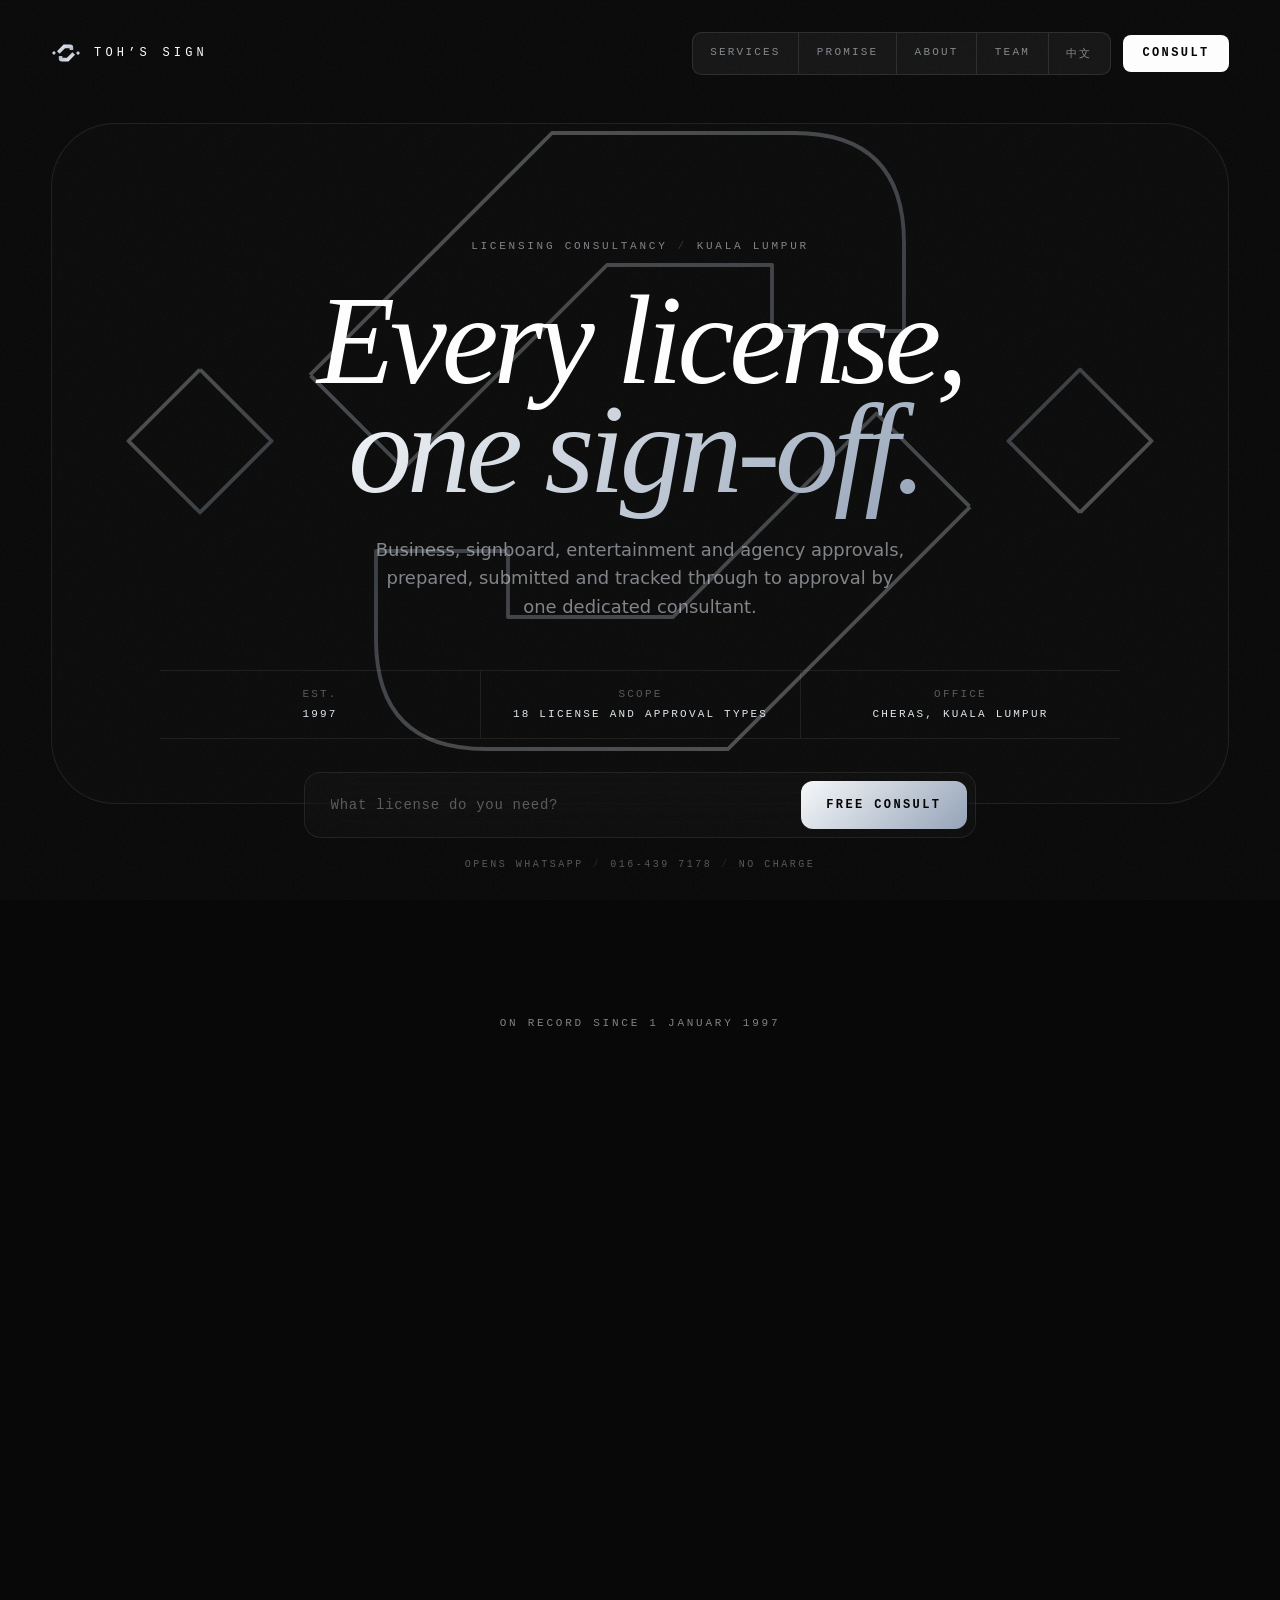
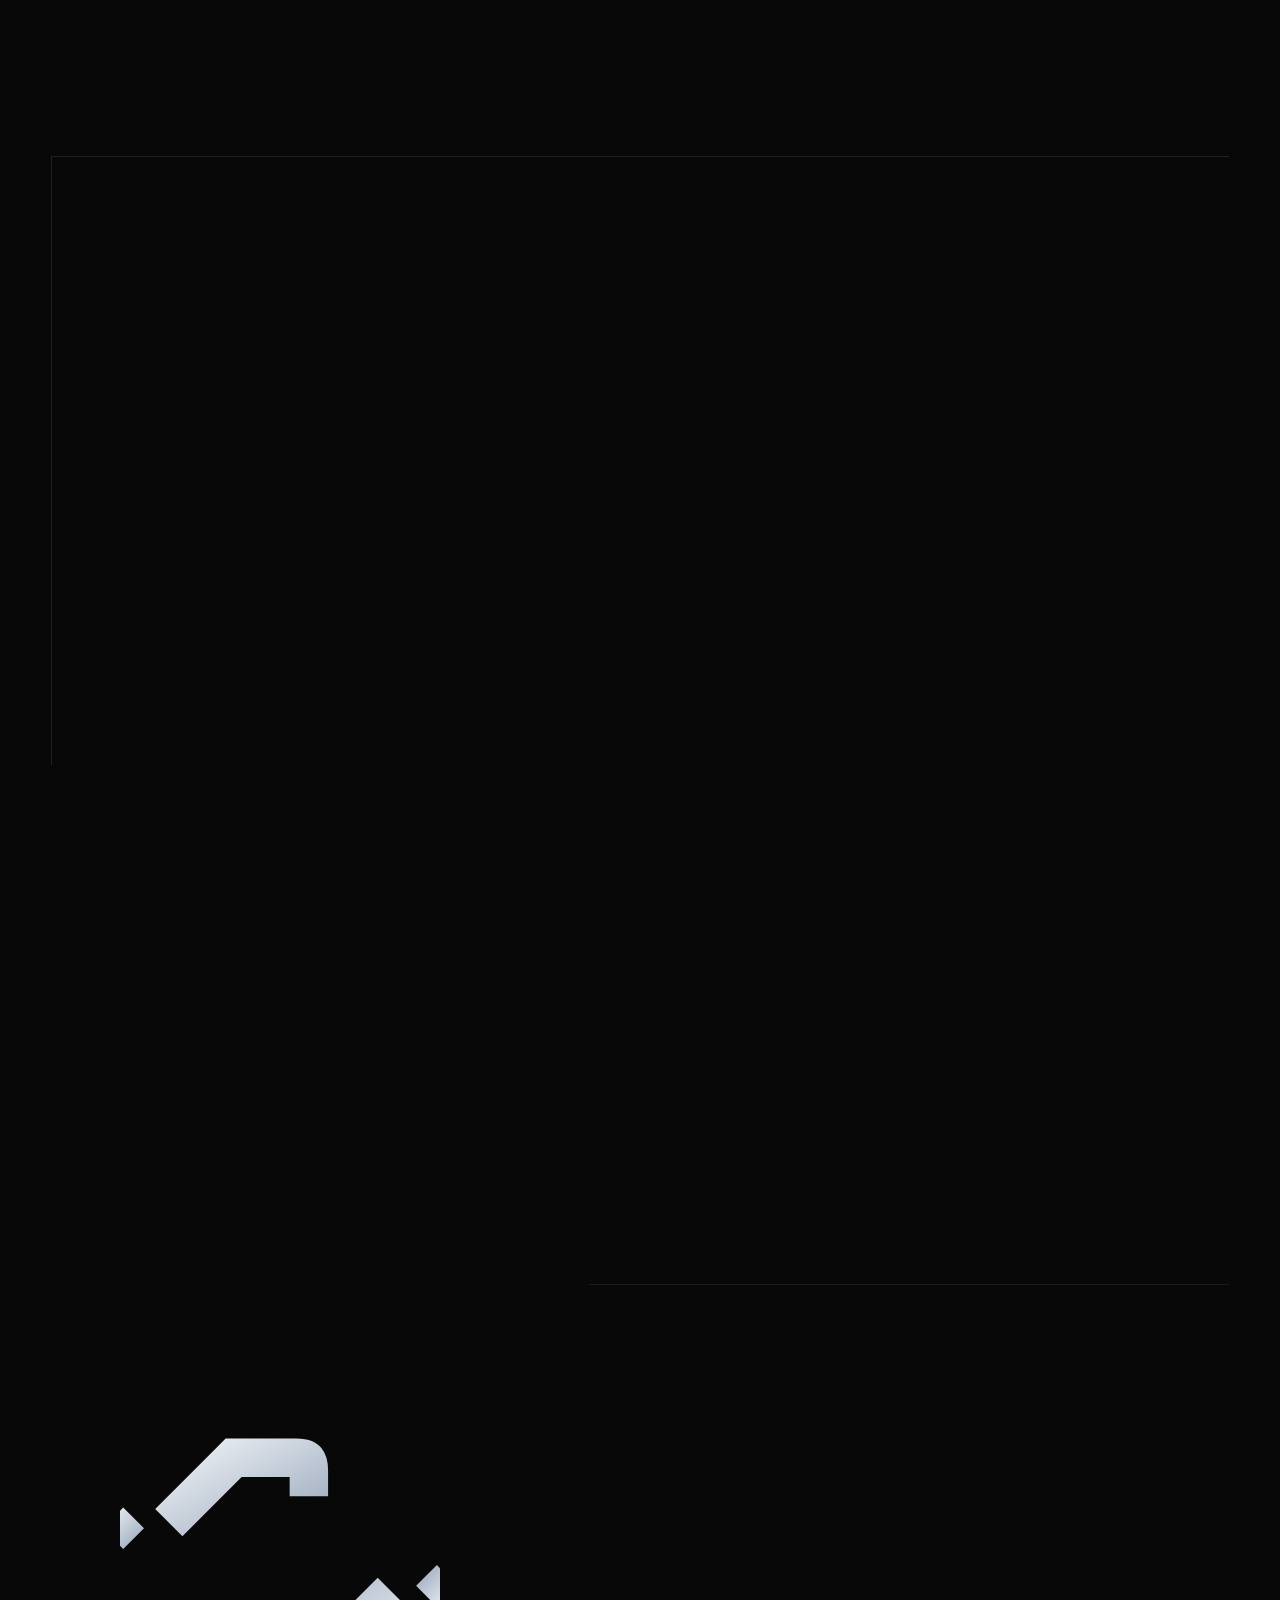
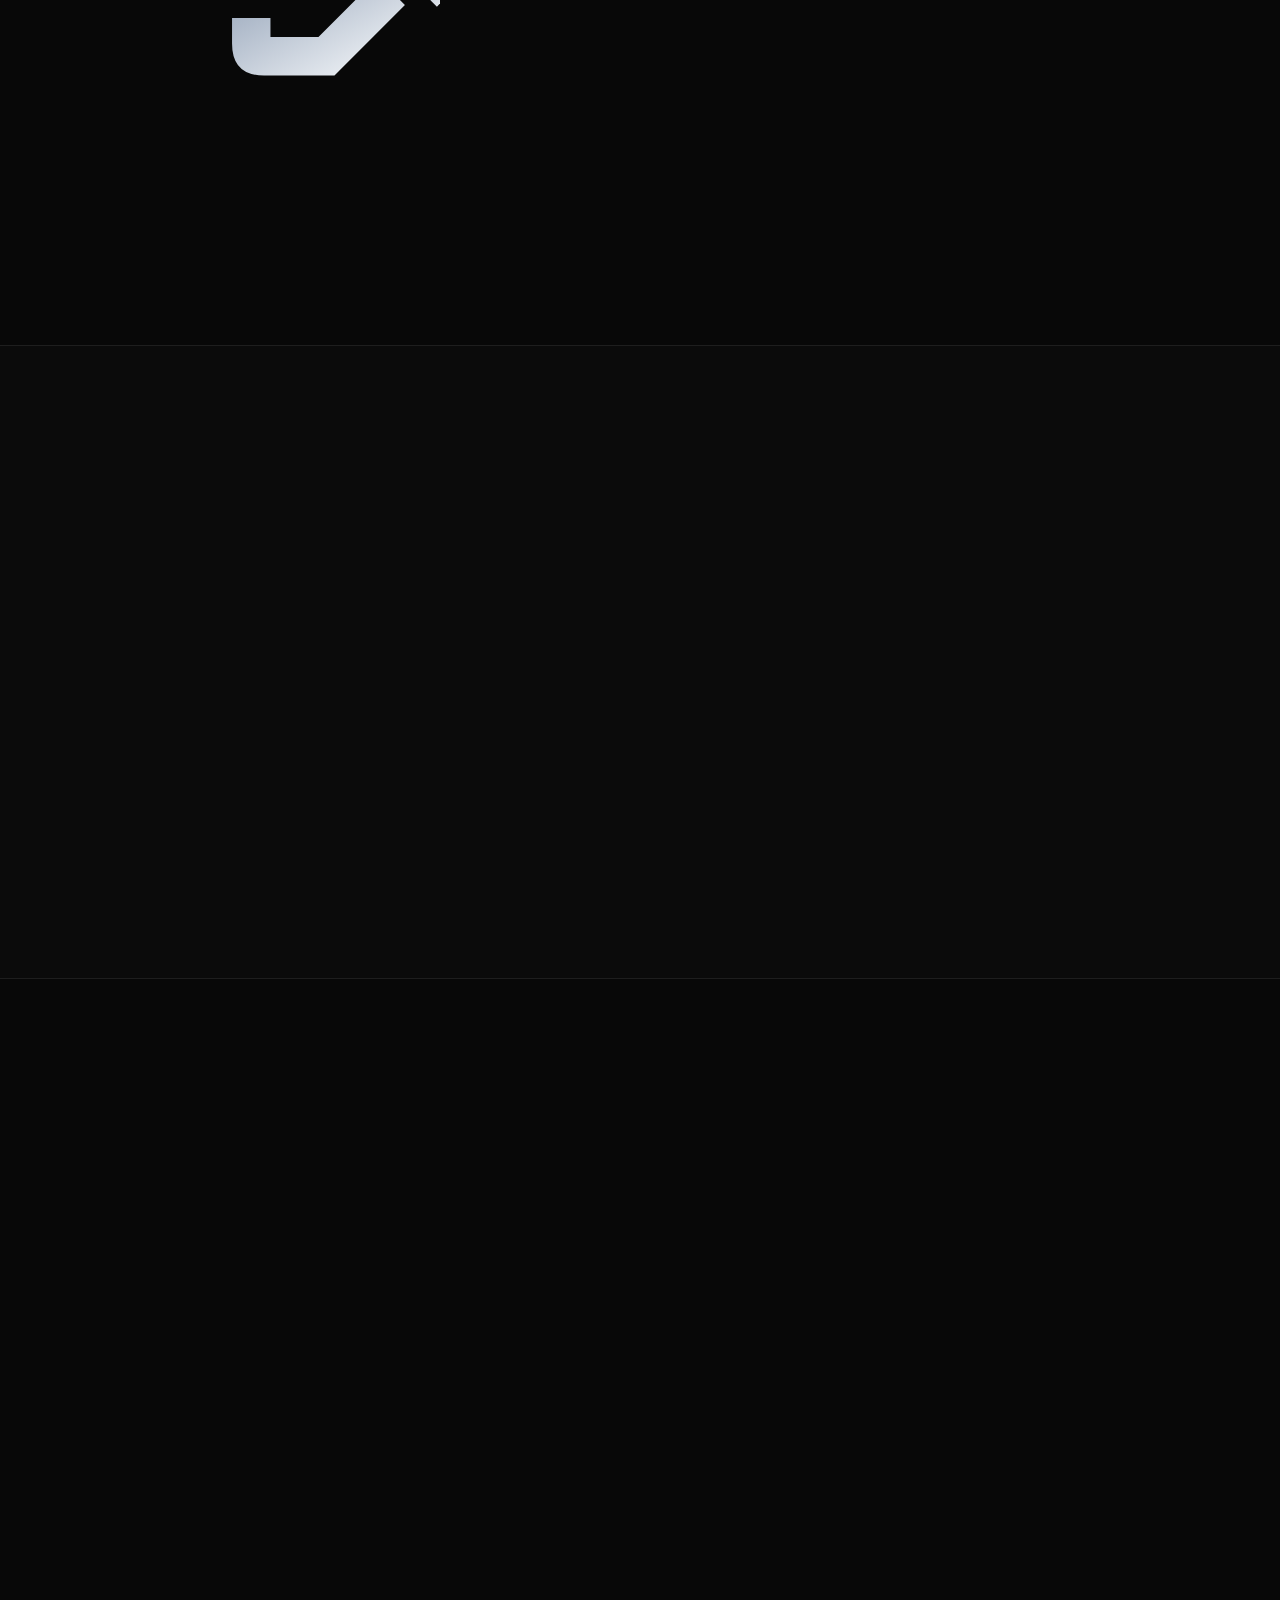
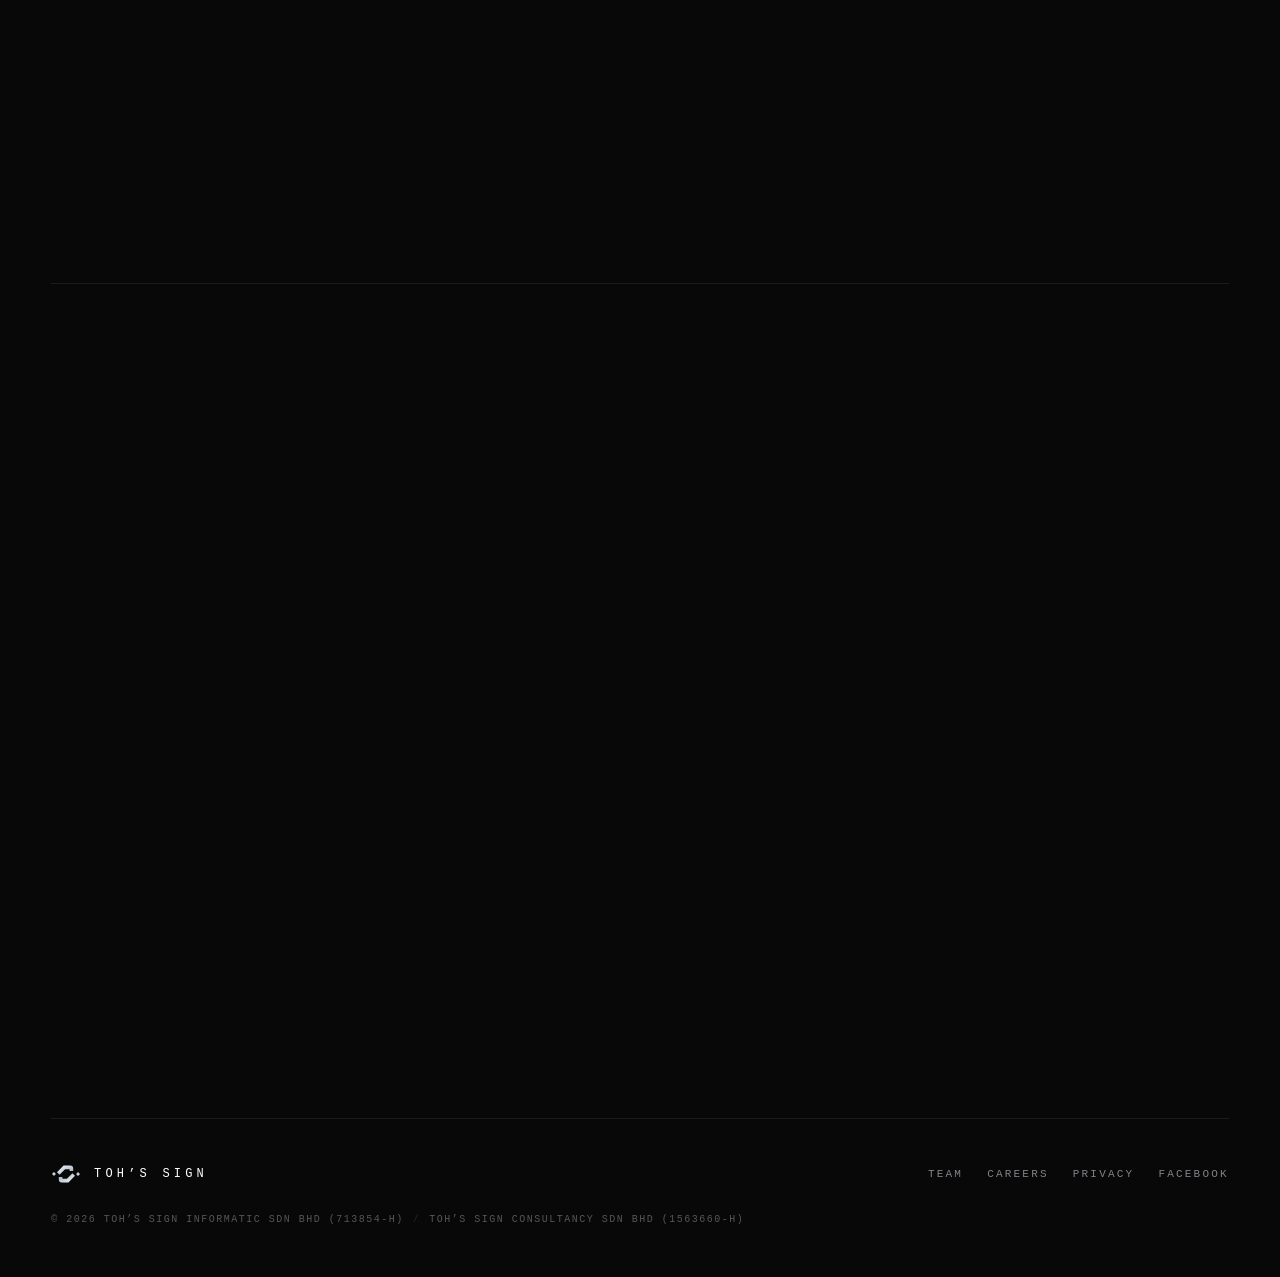
==== commit 6d635ffe: "Version 4: Modern Obsidian homepage built around the Toh's Sign mark Dark monochrome redesign (#0808" ====
--- a/redesign/index.html
+++ b/redesign/index.html
@@ -8,7 +8,7 @@
   <!-- Security: only this site and Google Fonts may load anything. -->
   <meta http-equiv="Content-Security-Policy" content="default-src 'self'; script-src 'self'; style-src 'self' https://fonts.googleapis.com; font-src https://fonts.gstatic.com; img-src 'self' data:; connect-src 'self'; object-src 'none'; base-uri 'self'; form-action 'none'; upgrade-insecure-requests">
   <meta name="referrer" content="strict-origin-when-cross-origin">
-  <meta name="theme-color" content="#ffffff">
+  <meta name="theme-color" content="#080808">
   <!-- Temporary preview: keep search engines away. Remove when this goes live on tohssign.com. -->
   <meta name="robots" content="noindex, nofollow">
   <link rel="alternate" hreflang="en" href="./">
@@ -16,312 +16,283 @@
   <script src="head.js?v=1"></script>
   <link rel="preconnect" href="https://fonts.googleapis.com">
   <link rel="preconnect" href="https://fonts.gstatic.com" crossorigin>
-  <link href="https://fonts.googleapis.com/css2?family=Plus+Jakarta+Sans:wght@400;500;600&display=swap" rel="stylesheet">
-  <link rel="stylesheet" href="styles.css?v=46">
+  <link href="https://fonts.googleapis.com/css2?family=DM+Serif+Display:ital@0;1&family=Geist+Mono:wght@300;400;500;700&family=Inter:wght@300;400;500;600&display=swap" rel="stylesheet">
+  <link rel="stylesheet" href="v4.css?v=1">
 </head>
 <body>
   <a class="skip" href="#main">Skip to content</a>
 
-  <!-- Masthead: logo left, section links, then the one action. -->
+  <!-- The Toh’s Sign mark, redrawn once as two interlocking hooks and two diamonds, reused everywhere. -->
+  <svg width="0" height="0" class="defs" aria-hidden="true" focusable="false">
+    <defs>
+      <linearGradient id="silver" x1="0" y1="0" x2="1" y2="1">
+        <stop offset="0" stop-color="#F8FAFC"/>
+        <stop offset="1" stop-color="#94A3B8"/>
+      </linearGradient>
+      <symbol id="mark" viewBox="0 0 100 100">
+        <g fill="url(#silver)">
+          <path d="M20 44 L42 22 H64 Q74 22 74 32 V40 H62 V34 H47 L28.5 52.5 Z"/>
+          <path d="M10 43.5 L16.5 50 L10 56.5 L3.5 50 Z"/>
+          <g transform="rotate(180 50 50)">
+            <path d="M20 44 L42 22 H64 Q74 22 74 32 V40 H62 V34 H47 L28.5 52.5 Z"/>
+            <path d="M10 43.5 L16.5 50 L10 56.5 L3.5 50 Z"/>
+          </g>
+        </g>
+      </symbol>
+      <symbol id="mark-line" viewBox="0 0 100 100">
+        <g fill="none" stroke="currentColor" stroke-width="1" stroke-linejoin="round">
+          <path d="M20 44 L42 22 H64 Q74 22 74 32 V40 H62 V34 H47 L28.5 52.5 Z"/>
+          <path d="M10 43.5 L16.5 50 L10 56.5 L3.5 50 Z"/>
+          <g transform="rotate(180 50 50)">
+            <path d="M20 44 L42 22 H64 Q74 22 74 32 V40 H62 V34 H47 L28.5 52.5 Z"/>
+            <path d="M10 43.5 L16.5 50 L10 56.5 L3.5 50 Z"/>
+          </g>
+        </g>
+      </symbol>
+      <symbol id="arrow" viewBox="0 0 20 20"><path d="M4 10h11M11 5.5 15.5 10 11 14.5" fill="none" stroke="currentColor" stroke-width="1.5"/></symbol>
+    </defs>
+  </svg>
+
   <header class="mast">
-    <div class="container mast-row">
-      <a class="logo" href="./" aria-label="Toh’s Sign, home">
-        <img src="assets/images/logo.png" width="1283" height="146"
-             alt="Toh’s Sign Informatic Sdn Bhd and Toh’s Sign Consultancy Sdn Bhd">
-      </a>
-      <nav class="mast-nav" aria-label="Main">
-        <button class="menu-toggle" type="button" aria-expanded="false" aria-controls="menu" data-open="Menu" data-close="Close">Menu</button>
-        <ul id="menu" class="menu">
-          <li><a href="#services">Services</a></li>
-          <li><a href="#why">Why us</a></li>
-          <li><a href="#about">About</a></li>
-          <li><a href="team.html">Our team</a></li>
-          <li><a href="#contact">Contact</a></li>
-        </ul>
-      </nav>
-      <div class="mast-actions">
-        <nav class="lang" aria-label="Language 语言"><a href="./" lang="en" hreflang="en" aria-current="page">EN</a><span aria-hidden="true">|</span><a href="zh.html" lang="zh-Hans" hreflang="zh-Hans">中文</a></nav>
-        <a class="btn btn-sm btn-ink mast-wa" href="https://wa.me/60164397178?text=Hi%20Toh%E2%80%99s%20Sign%2C%20I%E2%80%99d%20like%20a%20free%20licensing%20consultation." rel="noopener" target="_blank">WhatsApp us</a>
-      </div>
+    <a class="brand" href="./" aria-label="Toh’s Sign, home">
+      <svg class="brand-mark" aria-hidden="true"><use href="#mark"/></svg>
+      <span>Toh’s Sign</span>
+    </a>
+    <nav class="mast-nav" aria-label="Main">
+      <ul>
+        <li><a href="#services">Services</a></li>
+        <li><a href="#promise">Promise</a></li>
+        <li><a href="#about">About</a></li>
+        <li><a href="team.html">Team</a></li>
+        <li><a href="zh.html" lang="zh-Hans" hreflang="zh-Hans">中文</a></li>
+      </ul>
+      <a class="btn-solid" href="#consult">Consult</a>
+    </nav>
+    <a class="mast-mobile" href="#consult">Consult</a>
+  </header>
+
+  <main id="main">
+    <!-- Hero: the mark drawn large behind a massive italic headline. -->
+    <section class="hero" aria-labelledby="hero-title">
+      <div class="hero-frame">
+        <svg class="hero-mark" viewBox="0 0 100 100" aria-hidden="true" focusable="false">
+          <g class="draw" fill="none" stroke="url(#silver)" stroke-width=".35" stroke-linejoin="round">
+            <path pathLength="1" d="M20 44 L42 22 H64 Q74 22 74 32 V40 H62 V34 H47 L28.5 52.5 Z"/>
+            <path pathLength="1" d="M10 43.5 L16.5 50 L10 56.5 L3.5 50 Z"/>
+            <g transform="rotate(180 50 50)">
+              <path pathLength="1" d="M20 44 L42 22 H64 Q74 22 74 32 V40 H62 V34 H47 L28.5 52.5 Z"/>
+              <path pathLength="1" d="M10 43.5 L16.5 50 L10 56.5 L3.5 50 Z"/>
+            </g>
+          </g>
+        </svg>
+        <p class="label rise">Licensing consultancy <span>/</span> Kuala Lumpur</p>
+        <h1 id="hero-title" class="hero-title rise">Every license,<br><em class="silver">one sign-off.</em></h1>
+        <p class="hero-lead rise">Business, signboard, entertainment and agency approvals, prepared, submitted and tracked through to approval by one dedicated consultant.</p>
+        <dl class="meta rise">
+          <div><dt>Est.</dt><dd>1997</dd></div>
+          <div><dt>Scope</dt><dd>18 license and approval types</dd></div>
+          <div><dt>Office</dt><dd>Cheras, Kuala Lumpur</dd></div>
+        </dl>
+      </div>
+
+      <!-- Consultation capture: opens WhatsApp with the business type filled in. -->
+      <form id="consult" class="capture glass rise" novalidate>
+        <label class="visually-hidden" for="biz">What license does your business need?</label>
+        <input id="biz" name="biz" type="text" autocomplete="off" placeholder="What license do you need?">
+        <button class="btn-silver" type="submit">Free consult</button>
+      </form>
+      <p class="capture-note label">Opens WhatsApp <span>/</span> 016-439 7178 <span>/</span> No charge</p>
+    </section>
+
+    <!-- On record: a live counter since founding, then the four figures. -->
+    <section class="record" aria-labelledby="record-title">
+      <p id="record-title" class="label center">On record since 1 January 1997</p>
+      <div class="clock" aria-hidden="true">
+        <div><span class="label">Years</span><b data-unit="y">28</b></div>
+        <i>/</i>
+        <div><span class="label">Days</span><b data-unit="d">000</b></div>
+        <i>/</i>
+        <div><span class="label">Hours</span><b data-unit="h">00</b></div>
+      </div>
+      <dl class="figures">
+        <div><dt>Approved applications</dt><dd>317,388+</dd></div>
+        <div><dt>Brand partnerships</dt><dd>200+</dd></div>
+        <div><dt>Approval rate</dt><dd>89%</dd></div>
+        <div><dt>License and approval types</dt><dd>18</dd></div>
+      </dl>
+    </section>
+
+    <!-- Services bento: five licenses and the agency registry, each card indexed with the mark. -->
+    <section id="services" class="block" aria-labelledby="services-title">
+      <header class="block-head">
+        <p class="label"><svg class="idx-mark" aria-hidden="true"><use href="#mark"/></svg>01 <span>/</span> Services</p>
+        <h2 id="services-title">Licenses we <em class="silver">handle</em></h2>
+      </header>
+      <div class="bento">
+        <article class="card" id="lic-business">
+          <p class="label">01 <span>/</span> Business</p>
+          <h3>Business &amp; factory</h3>
+          <p class="card-body">Shop units, offices, retail stores and industrial factory operations.</p>
+          <a class="card-link" rel="noopener" target="_blank" href="https://wa.me/60164397178?text=Hi%2C%20I%E2%80%99d%20like%20to%20ask%20about%20a%20business%20license.">Enquire<span class="visually-hidden"> about a business license</span><svg aria-hidden="true"><use href="#arrow"/></svg></a>
+        </article>
+        <article class="card" id="lic-entertainment">
+          <p class="label">02 <span>/</span> Entertainment</p>
+          <h3>Entertainment &amp; liquor</h3>
+          <p class="card-body">Liquor sales, live music, public entertainment and event proposals.</p>
+          <a class="card-link" rel="noopener" target="_blank" href="https://wa.me/60164397178?text=Hi%2C%20I%E2%80%99d%20like%20to%20ask%20about%20an%20entertainment%20license.">Enquire<span class="visually-hidden"> about an entertainment license</span><svg aria-hidden="true"><use href="#arrow"/></svg></a>
+        </article>
+        <article class="card" id="lic-advertisement">
+          <p class="label">03 <span>/</span> Outdoor</p>
+          <h3>Signboards &amp; billboards</h3>
+          <p class="card-body">Signboards, billboards, LED screens, pylon signs and road closures.</p>
+          <a class="card-link" rel="noopener" target="_blank" href="https://wa.me/60164397178?text=Hi%2C%20I%E2%80%99d%20like%20to%20ask%20about%20an%20advertisement%20license.">Enquire<span class="visually-hidden"> about an advertisement license</span><svg aria-hidden="true"><use href="#arrow"/></svg></a>
+        </article>
+        <article class="card" id="lic-engineering">
+          <p class="label">04 <span>/</span> Drawings</p>
+          <h3>Engineering plans</h3>
+          <p class="card-body">Renovations, mezzanines, awnings, ramps and exhausts; structure drawings for signs and screens; land title conversion.</p>
+          <a class="card-link" rel="noopener" target="_blank" href="https://wa.me/60164397178?text=Hi%2C%20I%E2%80%99d%20like%20to%20ask%20about%20engineering%20drawing%20approval.">Enquire<span class="visually-hidden"> about engineering drawings</span><svg aria-hidden="true"><use href="#arrow"/></svg></a>
+        </article>
+        <article class="card card-wide" id="lic-other">
+          <p class="label">05 <span>/</span> Compliance</p>
+          <h3>Regulatory &amp; industry</h3>
+          <p class="card-body">SSM registration; MITI, MIDA, KKM, DOE and DOSH approvals; import and export permits; trademarks; HALAL, HACCP, GMP and MESTI certification.</p>
+          <a class="card-link" rel="noopener" target="_blank" href="https://wa.me/60164397178?text=Hi%2C%20I%E2%80%99d%20like%20to%20ask%20about%20agency%20approvals%20(MIDA%2C%20DOE%2C%20DOSH%2C%20KKM).">Enquire<span class="visually-hidden"> about regulatory compliance</span><svg aria-hidden="true"><use href="#arrow"/></svg></a>
+        </article>
+        <article class="card card-wide registry">
+          <p class="label">06 <span>/</span> Agencies</p>
+          <h3>We file with</h3>
+          <ul class="badges">
+            <li><svg aria-hidden="true"><use href="#mark"/></svg><span>MIDA</span></li>
+            <li><svg aria-hidden="true"><use href="#mark"/></svg><span>DOSH</span></li>
+            <li><svg aria-hidden="true"><use href="#mark"/></svg><span>DOE</span></li>
+            <li><svg aria-hidden="true"><use href="#mark"/></svg><span>KKM</span></li>
+            <li><svg aria-hidden="true"><use href="#mark"/></svg><span>MITI</span></li>
+            <li><svg aria-hidden="true"><use href="#mark"/></svg><span>SSM</span></li>
+            <li><svg aria-hidden="true"><use href="#mark"/></svg><span>MOTAC</span></li>
+            <li><svg aria-hidden="true"><use href="#mark"/></svg><span>DBKL</span></li>
+          </ul>
+          <svg class="card-ghost" aria-hidden="true"><use href="#mark"/></svg>
+        </article>
+      </div>
+    </section>
+
+    <!-- Promise: the mark splits into its two halves, one per column of commitments. -->
+    <section id="promise" class="block" aria-labelledby="promise-title">
+      <header class="block-head">
+        <p class="label"><svg class="idx-mark" aria-hidden="true"><use href="#mark"/></svg>02 <span>/</span> Promise</p>
+        <h2 id="promise-title">Two halves, <em class="silver">one fit.</em></h2>
+        <p class="block-lead">The mark is two pieces that only lock together one way. So is a good application: your business on one side, the authority’s requirements on the other.</p>
+      </header>
+      <div class="split">
+        <div class="split-mark" aria-hidden="true">
+          <svg viewBox="0 0 100 100" class="halves">
+            <g class="half half-a" fill="url(#silver)">
+              <path d="M20 44 L42 22 H64 Q74 22 74 32 V40 H62 V34 H47 L28.5 52.5 Z"/>
+              <path d="M10 43.5 L16.5 50 L10 56.5 L3.5 50 Z"/>
+            </g>
+            <g class="half half-b" fill="url(#silver)">
+              <g transform="rotate(180 50 50)">
+                <path d="M20 44 L42 22 H64 Q74 22 74 32 V40 H62 V34 H47 L28.5 52.5 Z"/>
+                <path d="M10 43.5 L16.5 50 L10 56.5 L3.5 50 Z"/>
+              </g>
+            </g>
+          </svg>
+        </div>
+        <ol class="promises">
+          <li><span class="label">01</span><h3>A free first consultation</h3><p>We review your case at no charge and tell you plainly whether you are eligible.</p></li>
+          <li><span class="label">02</span><h3>We check before we file</h3><p>Approval chances are assessed before anything is submitted.</p></li>
+          <li><span class="label">03</span><h3>One consultant, start to finish</h3><p>The same person handles your case and updates you on WhatsApp.</p></li>
+          <li><span class="label">04</span><h3>Documents made for your license</h3><p>Every submission is prepared for your category and industry.</p></li>
+          <li><span class="label">05</span><h3>Problems flagged early</h3><p>Roadblocks are raised before submission, not after a rejection.</p></li>
+          <li><span class="label">06</span><h3>We remember your renewals</h3><p>After approval we track renewal dates and compliance for you.</p></li>
+        </ol>
+      </div>
+    </section>
+
+    <!-- Clients: monochrome logo wall. -->
+    <section class="clients" aria-labelledby="clients-title">
+      <h2 id="clients-title" class="clients-title">Trusted by <em class="silver">200+ brands</em></h2>
+      <ul class="logos">
+        <li><img src="assets/clients/dior.jpg" width="382" height="108" alt="Dior" loading="lazy"></li>
+        <li><img src="assets/clients/chanel.jpg" width="378" height="242" alt="Chanel" loading="lazy"></li>
+        <li><img src="assets/clients/tiffany.jpg" width="358" height="45" alt="Tiffany &amp; Co." loading="lazy"></li>
+        <li><img src="assets/clients/chow-tai-fook.jpg" width="331" height="190" alt="Chow Tai Fook" loading="lazy"></li>
+        <li><img src="assets/clients/muji.jpg" width="362" height="243" alt="Muji" loading="lazy"></li>
+        <li><img src="assets/clients/hm.jpg" width="385" height="255" alt="H&amp;M" loading="lazy"></li>
+        <li><img src="assets/clients/adidas.jpg" width="344" height="229" alt="adidas" loading="lazy"></li>
+        <li><img src="assets/clients/haidilao.jpg" width="346" height="336" alt="Haidilao Hot Pot" loading="lazy"></li>
+        <li><img src="assets/clients/zus-coffee.jpg" width="207" height="332" alt="ZUS Coffee" loading="lazy"></li>
+        <li><img src="assets/clients/hsbc.jpg" width="336" height="214" alt="HSBC" loading="lazy"></li>
+        <li><img src="assets/clients/alliance-bank.jpg" width="268" height="318" alt="Alliance Bank" loading="lazy"></li>
+        <li><img src="assets/clients/top-glove.jpg" width="396" height="128" alt="Top Glove" loading="lazy"></li>
+      </ul>
+    </section>
+
+    <!-- About: founder line as an editorial quote, the two companies as the mark's two halves. -->
+    <section id="about" class="block" aria-labelledby="about-title">
+      <header class="block-head">
+        <p class="label"><svg class="idx-mark" aria-hidden="true"><use href="#mark"/></svg>03 <span>/</span> About</p>
+        <h2 id="about-title" class="visually-hidden">About Toh’s Sign</h2>
+      </header>
+      <figure class="quote">
+        <blockquote><p><em>“We commit only to what we can deliver: direct, fast, reliable and hassle-free.”</em></p></blockquote>
+        <figcaption class="label">The Toh’s Sign promise <span>/</span> since 1997, founded by CK Toh</figcaption>
+      </figure>
+      <div class="companies">
+        <article class="company glass">
+          <svg class="company-half" viewBox="0 0 100 100" aria-hidden="true"><g fill="url(#silver)"><path d="M20 44 L42 22 H64 Q74 22 74 32 V40 H62 V34 H47 L28.5 52.5 Z"/><path d="M10 43.5 L16.5 50 L10 56.5 L3.5 50 Z"/></g><g fill="none" stroke="rgba(255,255,255,.18)" stroke-width=".6" transform="rotate(180 50 50)"><path d="M20 44 L42 22 H64 Q74 22 74 32 V40 H62 V34 H47 L28.5 52.5 Z"/><path d="M10 43.5 L16.5 50 L10 56.5 L3.5 50 Z"/></g></svg>
+          <p class="label">Founded 1997 <span>/</span> 713854-H</p>
+          <h3>Toh’s Sign Informatic Sdn Bhd</h3>
+          <p>Business, advertisement and entertainment licensing.</p>
+        </article>
+        <article class="company glass">
+          <svg class="company-half" viewBox="0 0 100 100" aria-hidden="true"><g fill="none" stroke="rgba(255,255,255,.18)" stroke-width=".6"><path d="M20 44 L42 22 H64 Q74 22 74 32 V40 H62 V34 H47 L28.5 52.5 Z"/><path d="M10 43.5 L16.5 50 L10 56.5 L3.5 50 Z"/></g><g fill="url(#silver)" transform="rotate(180 50 50)"><path d="M20 44 L42 22 H64 Q74 22 74 32 V40 H62 V34 H47 L28.5 52.5 Z"/><path d="M10 43.5 L16.5 50 L10 56.5 L3.5 50 Z"/></g></svg>
+          <p class="label">Subsidiary <span>/</span> 1563660-H</p>
+          <h3>Toh’s Sign Consultancy Sdn Bhd</h3>
+          <p>Engineering and building plan approvals, KKM, MOTAC, MIDA and industry certifications.</p>
+        </article>
+      </div>
+    </section>
+
+    <!-- Final call: the full mark, filled, above the last headline. -->
+    <section id="contact" class="final" aria-labelledby="contact-title">
+      <svg class="final-mark" aria-hidden="true"><use href="#mark"/></svg>
+      <h2 id="contact-title">Your first consultation<br><em class="silver">is on us.</em></h2>
+      <div class="final-actions">
+        <a class="btn-silver" href="https://wa.me/60164397178?text=Hi%20Toh%E2%80%99s%20Sign%2C%20I%E2%80%99d%20like%20a%20free%20licensing%20consultation." rel="noopener" target="_blank">WhatsApp us</a>
+        <a class="btn-ghost" href="tel:+60391082871">03-9108 2871</a>
+      </div>
+      <dl class="final-meta">
+        <div><dt class="label">Email</dt><dd><a href="mailto:info@tohssign.my">info@tohssign.my</a></dd></div>
+        <div><dt class="label">Office</dt><dd>B-2-5, Centre Point Medan, Jln 3/144a, Taman Connaught, 56000 Cheras, Kuala Lumpur</dd></div>
+        <div><dt class="label">Hours</dt><dd>Mon to Fri, 8:30 am to 6:00 pm</dd></div>
+      </dl>
+    </section>
+  </main>
+
+  <footer class="foot">
+    <div class="foot-row">
+      <a class="brand" href="./"><svg class="brand-mark" aria-hidden="true"><use href="#mark"/></svg><span>Toh’s Sign</span></a>
+      <ul class="foot-links">
+        <li><a href="team.html">Team</a></li>
+        <li><a href="careers.html">Careers</a></li>
+        <li><a href="privacy.html">Privacy</a></li>
+        <li><a href="https://www.facebook.com/tohssignlicense.my" rel="noopener" target="_blank">Facebook</a></li>
+      </ul>
     </div>
-    <span class="mast-progress" aria-hidden="true"></span>
-  </header>
-
-  <main id="main">
-    <!-- Hero: the original's large "Licensing" headline. -->
-    <section class="hero" aria-labelledby="hero-title">
-      <div class="container hero-grid">
-        <div class="hero-main">
-          <p class="eyebrow hero-eyebrow">Licensing consultancy · Kuala Lumpur · Since 1997</p>
-          <h1 id="hero-title" class="hero-title"><span class="line"><span class="hero-title-main">Licensing</span></span> <span class="line"><span class="hero-title-sub">One-Stop Consultancy</span></span></h1>
-          <p class="lead hero-lead">Your trusted licensing partner since 1997. We prepare, submit and track your application through to approval.</p>
-          <div class="hero-actions">
-            <a class="btn btn-primary"
-               href="https://wa.me/60164397178?text=Hi%20Toh%E2%80%99s%20Sign%2C%20I%E2%80%99d%20like%20a%20free%20licensing%20consultation."
-               rel="noopener" target="_blank">Get a free consultation</a>
-            <a class="link-arrow" href="#services"><span>View our services</span><svg class="ico" viewBox="0 0 20 20" aria-hidden="true" focusable="false"><path d="M4 10h11M11 5.5 15.5 10 11 14.5"/></svg></a>
-          </div>
-        </div>
-      </div>
-
-      <!-- Track record: four figures on hairlines, counting up once. -->
-      <div class="container">
-        <h2 class="visually-hidden">Our track record</h2>
-        <dl class="figures">
-          <div class="figure"><dd class="num">28+</dd><dt>Years of licensing consultancy</dt></div>
-          <div class="figure"><dd class="num">317,388+</dd><dt>Approved applications</dt></div>
-          <div class="figure"><dd class="num">200+</dd><dt>Brand partnerships</dt></div>
-          <div class="figure"><dd class="num">89%</dd><dt>Approval rate</dt></div>
-        </dl>
-      </div>
-    </section>
-
-    <!-- Scope: every license and approval as one quiet line. -->
-    <section class="scope" aria-labelledby="scope-title">
-      <div class="container scope-row">
-        <h2 id="scope-title" class="eyebrow">Licenses and approvals we handle</h2>
-        <ul class="scope-list"><li>Business license</li><li>Factory license</li><li>Liquor license</li><li>Entertainment license</li><li>Signboard license</li><li>Billboards and LED screens</li><li>Building plan approval</li><li>Renovation permits</li><li>MIDA</li><li>MITI</li><li>KKM</li><li>DOE</li><li>DOSH</li><li>SSM registration</li><li>HALAL certification</li><li>HACCP and GMP</li><li>Trademark registration</li><li>Import and export permits</li></ul>
-      </div>
-    </section>
-
-    <!-- Services: the five licenses as numbered rows. -->
-    <section id="services" class="section" aria-labelledby="services-title">
-      <div class="container">
-        <header class="sec-head">
-          <p class="sec-no num" aria-hidden="true">01</p>
-          <h2 id="services-title">Licenses we handle</h2>
-          <p class="lead">One dedicated consultant manages your application from first assessment to approval.</p>
-        </header>
-
-        <ol class="licenses">
-          <li class="license" id="lic-business" data-license="business">
-            <span class="license-no num" aria-hidden="true">01</span>
-            <h3 class="license-name">Business and factory license</h3>
-            <p class="license-covers">For shop units, offices, retail stores and industrial factory operations.</p>
-            <a class="license-ask" rel="noopener" target="_blank" href="https://wa.me/60164397178?text=Hi%2C%20I%E2%80%99d%20like%20to%20ask%20about%20a%20business%20license."><span>Enquire<span class="visually-hidden"> about a business license</span></span><svg class="ico" viewBox="0 0 20 20" aria-hidden="true" focusable="false"><path d="M4 10h11M11 5.5 15.5 10 11 14.5"/></svg></a>
-          </li>
-          <li class="license" id="lic-entertainment" data-license="entertainment">
-            <span class="license-no num" aria-hidden="true">02</span>
-            <h3 class="license-name">Entertainment and liquor license</h3>
-            <p class="license-covers">For liquor sales, live music, public entertainment and event proposals.</p>
-            <a class="license-ask" rel="noopener" target="_blank" href="https://wa.me/60164397178?text=Hi%2C%20I%E2%80%99d%20like%20to%20ask%20about%20an%20entertainment%20license."><span>Enquire<span class="visually-hidden"> about an entertainment license</span></span><svg class="ico" viewBox="0 0 20 20" aria-hidden="true" focusable="false"><path d="M4 10h11M11 5.5 15.5 10 11 14.5"/></svg></a>
-          </li>
-          <li class="license" id="lic-advertisement" data-license="advertisement">
-            <span class="license-no num" aria-hidden="true">03</span>
-            <h3 class="license-name">Advertisement and outdoor license</h3>
-            <p class="license-covers">For signboards, billboards, LED screens, pylon signs and road closures.</p>
-            <a class="license-ask" rel="noopener" target="_blank" href="https://wa.me/60164397178?text=Hi%2C%20I%E2%80%99d%20like%20to%20ask%20about%20an%20advertisement%20license."><span>Enquire<span class="visually-hidden"> about an advertisement license</span></span><svg class="ico" viewBox="0 0 20 20" aria-hidden="true" focusable="false"><path d="M4 10h11M11 5.5 15.5 10 11 14.5"/></svg></a>
-          </li>
-          <li class="license" id="lic-engineering" data-license="engineering">
-            <span class="license-no num" aria-hidden="true">04</span>
-            <h3 class="license-name">Engineering and architectural drawings</h3>
-            <p class="license-covers">Plans for renovations, extensions, mezzanine floors, partitions, awnings, ramps and exhaust systems; structure drawings for signboards, billboards and LED screens; and land title conversion.</p>
-            <a class="license-ask" rel="noopener" target="_blank" href="https://wa.me/60164397178?text=Hi%2C%20I%E2%80%99d%20like%20to%20ask%20about%20engineering%20drawing%20approval."><span>Enquire<span class="visually-hidden"> about engineering drawings</span></span><svg class="ico" viewBox="0 0 20 20" aria-hidden="true" focusable="false"><path d="M4 10h11M11 5.5 15.5 10 11 14.5"/></svg></a>
-          </li>
-          <li class="license" id="lic-other" data-license="other">
-            <span class="license-no num" aria-hidden="true">05</span>
-            <h3 class="license-name">Regulatory and industry compliance</h3>
-            <p class="license-covers">SSM company registration; MITI, MIDA, MOH (KKM), DOE and DOSH approvals; import and export permits; trademark registration; and HALAL, HACCP, GMP and MESTI certification.</p>
-            <a class="license-ask" rel="noopener" target="_blank" href="https://wa.me/60164397178?text=Hi%2C%20I%E2%80%99d%20like%20to%20ask%20about%20agency%20approvals%20(MIDA%2C%20DOE%2C%20DOSH%2C%20KKM)."><span>Enquire<span class="visually-hidden"> about regulatory compliance</span></span><svg class="ico" viewBox="0 0 20 20" aria-hidden="true" focusable="false"><path d="M4 10h11M11 5.5 15.5 10 11 14.5"/></svg></a>
-          </li>
-        </ol>
-      </div>
-    </section>
-
-    <!-- Why us: six commitments, numbered, on hairlines. -->
-    <section id="why" class="section section-tint" aria-labelledby="why-title">
-      <div class="container">
-        <header class="sec-head">
-          <p class="sec-no num" aria-hidden="true">02</p>
-          <h2 id="why-title">Our promise to every client</h2>
-          <p class="lead">A transparent, low-risk process from assessment to renewal.</p>
-        </header>
-        <dl class="why-grid">
-          <div class="why-item"><dt><span class="why-no num" aria-hidden="true">01</span><span>A free first consultation</span></dt><dd>We review your case at no charge and tell you plainly whether you are eligible before you commit.</dd></div>
-          <div class="why-item"><dt><span class="why-no num" aria-hidden="true">02</span><span>We check before we file</span></dt><dd>Approval chances are assessed before anything is submitted, so your application is compliant from day one.</dd></div>
-          <div class="why-item"><dt><span class="why-no num" aria-hidden="true">03</span><span>One consultant, start to finish</span></dt><dd>The same person handles your case end to end and keeps you updated on WhatsApp.</dd></div>
-          <div class="why-item"><dt><span class="why-no num" aria-hidden="true">04</span><span>Documents made for your license</span></dt><dd>Every submission is prepared for your specific license category and industry.</dd></div>
-          <div class="why-item"><dt><span class="why-no num" aria-hidden="true">05</span><span>Problems flagged early</span></dt><dd>We point out roadblocks before submission, so you avoid rejections and resubmissions.</dd></div>
-          <div class="why-item"><dt><span class="why-no num" aria-hidden="true">06</span><span>We remember your renewals</span></dt><dd>After approval we keep track of renewal dates and compliance for you.</dd></div>
-        </dl>
-        <p class="sec-cta"><a class="btn"
-           href="https://wa.me/60164397178?text=Hi%20Toh%E2%80%99s%20Sign%2C%20I%E2%80%99d%20like%20a%20free%20feasibility%20check%20for%20my%20license."
-           rel="noopener" target="_blank">Request a feasibility assessment</a></p>
-      </div>
-    </section>
-
-    <!-- Clients: the brands' logos in grey, in colour on hover. -->
-    <section class="section clients" aria-labelledby="clients-title">
-      <div class="container">
-        <header class="sec-head">
-          <p class="sec-no num" aria-hidden="true">03</p>
-          <h2 id="clients-title">Selected clients</h2>
-          <p class="lead">More than 200 brands in retail, food, finance and manufacturing trust us with their licenses.</p>
-        </header>
-        <div class="client-groups">
-          <section class="client-group" aria-labelledby="cg-luxury">
-            <h3 id="cg-luxury" class="eyebrow">Luxury and jewellery</h3>
-            <ul class="logos">
-              <li><img src="assets/clients/dior.jpg" width="382" height="108" alt="Dior" loading="lazy"></li>
-              <li><img src="assets/clients/chanel.jpg" width="378" height="242" alt="Chanel" loading="lazy"></li>
-              <li><img src="assets/clients/tiffany.jpg" width="358" height="45" alt="Tiffany &amp; Co." loading="lazy"></li>
-              <li><img src="assets/clients/chow-tai-fook.jpg" width="331" height="190" alt="Chow Tai Fook" loading="lazy"></li>
-            </ul>
-          </section>
-          <section class="client-group" aria-labelledby="cg-retail">
-            <h3 id="cg-retail" class="eyebrow">Retail and lifestyle</h3>
-            <ul class="logos">
-              <li><img src="assets/clients/muji.jpg" width="362" height="243" alt="Muji" loading="lazy"></li>
-              <li><img src="assets/clients/hm.jpg" width="385" height="255" alt="H&amp;M" loading="lazy"></li>
-              <li><img src="assets/clients/adidas.jpg" width="344" height="229" alt="adidas" loading="lazy"></li>
-            </ul>
-          </section>
-          <section class="client-group" aria-labelledby="cg-food">
-            <h3 id="cg-food" class="eyebrow">Food and beverage</h3>
-            <ul class="logos">
-              <li><img src="assets/clients/haidilao.jpg" width="346" height="336" alt="Haidilao Hot Pot" loading="lazy"></li>
-              <li><img src="assets/clients/zus-coffee.jpg" width="207" height="332" alt="ZUS Coffee" loading="lazy"></li>
-            </ul>
-          </section>
-          <section class="client-group" aria-labelledby="cg-finance">
-            <h3 id="cg-finance" class="eyebrow">Banking and manufacturing</h3>
-            <ul class="logos">
-              <li><img src="assets/clients/hsbc.jpg" width="336" height="214" alt="HSBC" loading="lazy"></li>
-              <li><img src="assets/clients/alliance-bank.jpg" width="268" height="318" alt="Alliance Bank" loading="lazy"></li>
-              <li><img src="assets/clients/top-glove.jpg" width="396" height="128" alt="Top Glove" loading="lazy"></li>
-            </ul>
-          </section>
-        </div>
-      </div>
-    </section>
-
-    <!-- About: the story beside vision, mission, promise and social responsibility. -->
-    <section id="about" class="section section-tint" aria-labelledby="about-title">
-      <div class="container">
-        <header class="sec-head">
-          <p class="sec-no num" aria-hidden="true">04</p>
-          <h2 id="about-title">About Toh’s Sign</h2>
-          <p class="lead">Founded in 1997 by CK Toh, Toh’s Sign draws on decades of experience to resolve licensing problems quickly, so businesses keep operating smoothly.</p>
-        </header>
-        <div class="about-grid">
-          <div class="about-text">
-            <p>Our subsidiary, Toh’s Sign Consultancy Sdn Bhd, handles complex matters, including engineering and building plan approvals, the Ministry of Health (KKM), the Ministry of Tourism, Arts and Culture (MOTAC), the Malaysian Investment Development Authority (MIDA) and industry certifications, with a solution tailored to every client.</p>
-            <p>We believe exceptional teams create extraordinary results. We develop and keep our people through expertise, collaboration and an inclusive, supportive workplace.</p>
-          </div>
-          <dl class="about-facts">
-            <div><dt>Vision</dt><dd>To be Malaysia’s leading one-stop licensing consultancy.</dd></div>
-            <div><dt>Mission</dt><dd>One-stop solutions from consultation to license delivery, with responsive, customer-focused, high-quality service.</dd></div>
-            <div><dt>Promise</dt><dd>We commit only to what we can deliver: direct, fast, reliable and hassle-free.</dd></div>
-            <div><dt>Social responsibility</dt><dd>We help businesses operate compliantly, care for our community and invest in our people, with integrity at every step.</dd></div>
-          </dl>
-        </div>
-      </div>
-    </section>
-
-    <!-- Group and leadership: the two companies, then the six people who lead them. -->
-    <section id="team" class="section" aria-labelledby="team-title">
-      <div class="container">
-        <header class="sec-head">
-          <p class="sec-no num" aria-hidden="true">05</p>
-          <h2 id="team-title">Group and leadership</h2>
-          <p class="lead">Two companies, one team. Meet the people who lead it.</p>
-        </header>
-        <ul class="group">
-          <li class="group-co">
-            <img class="group-mark" src="assets/images/mark-informatic.png" width="192" height="192" alt="" loading="lazy">
-            <div>
-              <p class="eyebrow">Founded 1997</p>
-              <p class="group-name">Toh’s Sign Informatic Sdn Bhd <span class="group-reg num">713854-H</span></p>
-              <p class="group-role">Founded in 1997 by CK Toh. Business, advertisement and entertainment licensing.</p>
-            </div>
-          </li>
-          <li class="group-co">
-            <img class="group-mark" src="assets/images/mark-consultancy.png" width="192" height="192" alt="" loading="lazy">
-            <div>
-              <p class="eyebrow">Subsidiary</p>
-              <p class="group-name">Toh’s Sign Consultancy Sdn Bhd <span class="group-reg num">1563660-H</span></p>
-              <p class="group-role">Subsidiary for complex matters: engineering and building plan approvals, KKM, MOTAC, MIDA and industry certifications.</p>
-            </div>
-          </li>
-        </ul>
-        <h3 class="eyebrow team-sub">Leadership</h3>
-        <ul class="people">
-          <li class="person"><div class="person-photo"><img src="assets/team/ck-toh.jpg" width="480" height="797" alt="CK Toh" loading="lazy"></div><p class="person-name">CK Toh</p><p class="person-role">CEO and HR</p></li>
-          <li class="person"><div class="person-photo"><img src="assets/team/may-lee.jpg" width="480" height="797" alt="May Lee" loading="lazy"></div><p class="person-name">May Lee</p><p class="person-role">General Manager</p></li>
-          <li class="person"><div class="person-photo"><img src="assets/team/chloe.jpg" width="480" height="797" alt="Chloe" loading="lazy"></div><p class="person-name">Chloe</p><p class="person-role">Account Manager</p></li>
-          <li class="person"><div class="person-photo"><img src="assets/team/pecky.jpg" width="480" height="797" alt="Pecky" loading="lazy"></div><p class="person-name">Pecky</p><p class="person-role">Admin Consultant</p></li>
-          <li class="person"><div class="person-photo"><img src="assets/team/mahe-v.jpg" width="480" height="797" alt="Mahe.V" loading="lazy"></div><p class="person-name">Mahe.V</p><p class="person-role">Admin Operations Manager</p></li>
-          <li class="person"><div class="person-photo"><img src="assets/team/azir.jpg" width="480" height="797" alt="Azir" loading="lazy"></div><p class="person-name">Azir</p><p class="person-role">Liaison Manager</p></li>
-        </ul>
-        <p class="sec-cta"><a class="link-arrow" href="careers.html"><span>Join our team</span><svg class="ico" viewBox="0 0 20 20" aria-hidden="true" focusable="false"><path d="M4 10h11M11 5.5 15.5 10 11 14.5"/></svg></a></p>
-      </div>
-    </section>
-
-    <!-- Contact: ways to reach us and the office on the left, the office and hours on the right. -->
-    <section id="contact" class="section section-tint" aria-labelledby="contact-title">
-      <div class="container">
-        <header class="sec-head">
-          <p class="sec-no num" aria-hidden="true">06</p>
-          <h2 id="contact-title">Contact us</h2>
-          <p class="lead">Your first consultation is free of charge.</p>
-        </header>
-        <div class="contact-grid">
-          <div class="contact-info">
-            <ul class="contact-lines">
-              <li><a class="contact-line" href="https://wa.me/60164397178?text=Hi%20Toh%E2%80%99s%20Sign%2C%20I%E2%80%99d%20like%20a%20free%20licensing%20consultation." rel="noopener" target="_blank"><span class="contact-label">WhatsApp</span><span class="contact-value num">016-439 7178</span><svg class="ico" viewBox="0 0 20 20" aria-hidden="true" focusable="false"><path d="M4 10h11M11 5.5 15.5 10 11 14.5"/></svg></a></li>
-              <li><a class="contact-line" href="tel:+60391082871"><span class="contact-label">Call</span><span class="contact-value num">03-9108 2871</span><svg class="ico" viewBox="0 0 20 20" aria-hidden="true" focusable="false"><path d="M4 10h11M11 5.5 15.5 10 11 14.5"/></svg></a></li>
-              <li><a class="contact-line" href="mailto:info@tohssign.my"><span class="contact-label">Email</span><span class="contact-value">info@tohssign.my</span><svg class="ico" viewBox="0 0 20 20" aria-hidden="true" focusable="false"><path d="M4 10h11M11 5.5 15.5 10 11 14.5"/></svg></a></li>
-            </ul>
-          </div>
-          <div class="office">
-              <h3 class="eyebrow">Visit our office</h3>
-              <address>
-                B-2-5, B-3-5, B-4-5 &amp; B-5-5,<br>
-                Centre Point Medan, Jln 3/144a,<br>
-                Taman Connaught, 56000 Cheras,<br>
-                Kuala Lumpur
-              </address>
-              <dl class="hours" aria-label="Opening hours">
-                <div><dt>Monday to Friday</dt><dd class="num">8:30 am to 6:00 pm</dd></div>
-                <div><dt>Saturday and Sunday</dt><dd>Closed</dd></div>
-              </dl>
-          </div>
-        </div>
-      </div>
-    </section>
-  </main>
-
-  <footer class="foot">
-    <div class="container">
-      <div class="foot-grid">
-        <div class="foot-brand">
-          <img class="foot-logo" src="assets/images/logo.png" width="1283" height="146" alt="Toh’s Sign" loading="lazy">
-          <p>Business licensing consultancy in Kuala Lumpur since 1997.</p>
-          <p class="foot-contact"><a class="num" href="tel:+60391082871">03-9108 2871</a> · <a href="mailto:info@tohssign.my">info@tohssign.my</a></p>
-        </div>
-        <nav aria-labelledby="ft-services"><p id="ft-services" class="foot-title">Services</p><ul class="foot-list">
-          <li><a href="#lic-business">Business and factory license</a></li>
-          <li><a href="#lic-entertainment">Entertainment and liquor license</a></li>
-          <li><a href="#lic-advertisement">Advertisement and outdoor license</a></li>
-          <li><a href="#lic-engineering">Engineering and architectural drawings</a></li>
-          <li><a href="#lic-other">Regulatory and industry compliance</a></li>
-        </ul></nav>
-        <nav aria-labelledby="ft-company"><p id="ft-company" class="foot-title">Company</p><ul class="foot-list">
-          <li><a href="#about">About Toh’s Sign</a></li>
-          <li><a href="team.html">Our team</a></li>
-          <li><a href="careers.html">Careers</a></li>
-          <li><a href="#contact">Contact</a></li>
-          <li><a href="https://www.facebook.com/tohssignlicense.my" rel="noopener" target="_blank">Facebook</a></li>
-        </ul></nav>
-        <nav aria-labelledby="ft-help"><p id="ft-help" class="foot-title">Policies</p><ul class="foot-list">
-          <li><a href="privacy.html">Privacy policy</a></li>
-        </ul></nav>
-      </div>
-      <p class="foot-legal">© 2026 Toh’s Sign Informatic Sdn Bhd (713854-H) · Toh’s Sign Consultancy Sdn Bhd (1563660-H)</p>
-    </div>
+    <p class="foot-legal label">© 2026 Toh’s Sign Informatic Sdn Bhd (713854-H) <span>/</span> Toh’s Sign Consultancy Sdn Bhd (1563660-H)</p>
   </footer>
 
-
-  <script src="main.js?v=32" defer></script>
+  <!-- Phone: pill nav that appears once the hero is passed. -->
+  <nav class="pill" aria-label="Quick">
+    <a href="#services"><svg aria-hidden="true" viewBox="0 0 20 20"><path d="M3 3h6v6H3zM11 3h6v6h-6zM3 11h6v6H3zM11 11h6v6h-6z" fill="none" stroke="currentColor"/></svg><span>Services</span></a>
+    <a href="#promise"><svg aria-hidden="true" viewBox="0 0 20 20"><path d="M4 10.5 8 14.5 16 5.5" fill="none" stroke="currentColor" stroke-width="1.4"/></svg><span>Promise</span></a>
+    <a class="pill-main" href="https://wa.me/60164397178?text=Hi%20Toh%E2%80%99s%20Sign%2C%20I%E2%80%99d%20like%20a%20free%20licensing%20consultation." rel="noopener" target="_blank" aria-label="WhatsApp us"><svg aria-hidden="true" viewBox="0 0 100 100"><use href="#mark"/></svg></a>
+    <a href="#about"><svg aria-hidden="true" viewBox="0 0 20 20"><circle cx="10" cy="10" r="7" fill="none" stroke="currentColor"/><path d="M10 9v5M10 6v.5" stroke="currentColor" stroke-width="1.4"/></svg><span>About</span></a>
+    <a href="#contact"><svg aria-hidden="true" viewBox="0 0 20 20"><path d="M3 5h14v10H3zM3 5l7 6 7-6" fill="none" stroke="currentColor"/></svg><span>Contact</span></a>
+  </nav>
+
+  <script src="v4.js?v=1" defer></script>
 </body>
 </html>
--- a/redesign/v4.css
+++ b/redesign/v4.css
@@ -0,0 +1,272 @@
+/* Version 4: Modern Obsidian. Strict monochrome; the Toh’s Sign mark carries the identity. */
+:root {
+  --bg: #080808;
+  --white: #fff;
+  --silver: #e2e8f0;
+  --muted: rgba(226, 232, 240, .55);
+  --faint: rgba(226, 232, 240, .35);
+  --line: rgba(255, 255, 255, .08);
+  --line-2: rgba(255, 255, 255, .1);
+  --grad: linear-gradient(135deg, #f8fafc 0%, #94a3b8 100%);
+  --ease: cubic-bezier(.16, 1, .3, 1);
+  --w: 92vw;
+  --serif: 'DM Serif Display', Georgia, serif;
+  --mono: 'Geist Mono', ui-monospace, 'SFMono-Regular', Consolas, monospace;
+  --sans: 'Inter', system-ui, sans-serif;
+  color-scheme: dark;
+}
+
+*, *::before, *::after { box-sizing: border-box; }
+html { scroll-behavior: smooth; -webkit-text-size-adjust: 100%; }
+@media (prefers-reduced-motion: reduce) { html { scroll-behavior: auto; } }
+body {
+  margin: 0; background: var(--bg); color: var(--silver);
+  font: 300 16px/1.6 var(--sans); overflow-x: hidden;
+  -webkit-font-smoothing: antialiased;
+}
+/* Fractal noise over everything, for depth without colour. */
+body::before {
+  content: ""; position: fixed; inset: 0; z-index: 100; pointer-events: none; opacity: .05;
+  background-image: url("data:image/svg+xml,%3Csvg xmlns='http://www.w3.org/2000/svg' width='200' height='200'%3E%3Cfilter id='n'%3E%3CfeTurbulence type='fractalNoise' baseFrequency='.8' numOctaves='3' stitchTiles='stitch'/%3E%3C/filter%3E%3Crect width='100%25' height='100%25' filter='url(%23n)'/%3E%3C/svg%3E");
+}
+img, svg { display: block; max-width: 100%; }
+a { color: inherit; text-decoration: none; }
+h1, h2, h3, p, dl, dd, ol, ul, figure, blockquote { margin: 0; padding: 0; }
+ul, ol { list-style: none; }
+.defs { position: absolute; width: 0; height: 0; overflow: hidden; }
+.visually-hidden { position: absolute !important; width: 1px; height: 1px; overflow: hidden; clip: rect(0 0 0 0); white-space: nowrap; }
+.skip { position: absolute; left: 1rem; top: -4rem; z-index: 200; background: var(--white); color: #000; padding: .6rem 1rem; font: 500 12px var(--mono); }
+.skip:focus { top: 1rem; }
+:focus-visible { outline: 1px solid var(--white); outline-offset: 3px; }
+
+/* ---------- Type ---------- */
+h1, h2, h3 { font-family: var(--serif); font-style: italic; font-weight: 400; letter-spacing: -.02em; color: var(--white); }
+em { font-style: italic; }
+.silver { background: var(--grad); -webkit-background-clip: text; background-clip: text; color: transparent; padding-right: .08em; }
+.label {
+  font: 400 11px/1.4 var(--mono); letter-spacing: .25em; text-transform: uppercase; color: var(--muted);
+  display: flex; align-items: center; gap: .9em; flex-wrap: wrap;
+}
+.label span { opacity: .35; }
+.center { justify-content: center; text-align: center; }
+.glass { background: rgba(255, 255, 255, .02); backdrop-filter: blur(24px); -webkit-backdrop-filter: blur(24px); border: 1px solid var(--line); }
+
+/* ---------- Buttons ---------- */
+.btn-silver, .btn-solid, .btn-ghost {
+  display: inline-flex; align-items: center; justify-content: center; gap: .6em;
+  font: 700 12px/1 var(--mono); letter-spacing: .2em; text-transform: uppercase;
+  border-radius: .75rem; padding: 1.1rem 1.6rem; border: 0; cursor: pointer;
+  transition: transform .4s var(--ease), box-shadow .4s var(--ease), background .3s, color .3s;
+}
+.btn-silver { background: var(--grad); color: #000; }
+.btn-silver:hover { transform: translateY(-1px); box-shadow: 0 0 20px rgba(255, 255, 255, .15); }
+.btn-solid { background: var(--white); color: #000; padding: .8rem 1.2rem; border-radius: .5rem; }
+.btn-solid:hover { transform: translateY(-1px); box-shadow: 0 0 20px rgba(255, 255, 255, .15); }
+.btn-ghost { color: var(--white); border: 1px solid var(--line-2); background: rgba(255, 255, 255, .03); font-weight: 400; }
+.btn-ghost:hover { border-color: rgba(255, 255, 255, .25); }
+
+/* ---------- Masthead ---------- */
+.mast {
+  width: var(--w); margin: 0 auto; padding: 2rem 0;
+  display: flex; align-items: center; justify-content: space-between; gap: 1rem;
+}
+.brand { display: inline-flex; align-items: center; gap: .8rem; font: 500 12px var(--mono); letter-spacing: .35em; text-transform: uppercase; color: var(--white); }
+.brand-mark { width: 30px; height: 30px; }
+.mast-nav { display: none; align-items: center; gap: .75rem; }
+.mast-nav ul { display: flex; border: 1px solid var(--line-2); background: rgba(255, 255, 255, .05); border-radius: .6rem; overflow: hidden; }
+.mast-nav li + li { border-left: 1px solid var(--line-2); }
+.mast-nav ul a { display: block; padding: .8rem 1.1rem; font: 400 11px var(--mono); letter-spacing: .2em; text-transform: uppercase; color: var(--muted); transition: color .3s, background .3s; }
+.mast-nav ul a:hover { color: var(--white); background: rgba(255, 255, 255, .04); }
+.mast-mobile { font: 400 11px var(--mono); letter-spacing: .25em; text-transform: uppercase; color: var(--white); border-bottom: 1px solid var(--line-2); padding-bottom: .2rem; }
+@media (min-width: 900px) { .mast-nav { display: flex; } .mast-mobile { display: none; } }
+
+/* ---------- Hero ---------- */
+.hero { width: var(--w); margin: 0 auto; padding: 1rem 0 5rem; }
+.hero-frame {
+  position: relative; overflow: hidden; text-align: center;
+  border-radius: 2rem; border: 1px solid var(--line);
+  background: rgba(255, 255, 255, .012);
+  padding: clamp(3rem, 9vw, 8rem) 1.25rem clamp(2rem, 5vw, 4rem);
+  display: grid; justify-items: center; gap: 2rem;
+}
+@media (min-width: 768px) { .hero-frame { border-radius: 4rem; } }
+.hero-mark {
+  position: absolute; z-index: 0; pointer-events: none;
+  width: min(120vw, 1100px); left: 50%; top: 50%; transform: translate(-50%, -52%);
+  opacity: .3;
+}
+.hero-mark path { stroke-dasharray: 1; stroke-dashoffset: 0; }
+.js .hero-mark path { stroke-dashoffset: 1; animation: draw 3.2s var(--ease) .2s forwards; }
+.js .hero-mark g g path { animation-delay: .9s; }
+@keyframes draw { to { stroke-dashoffset: 0; } }
+.hero-frame > :not(.hero-mark) { position: relative; z-index: 1; }
+.hero-title { font-size: clamp(42px, 10vw, 140px); line-height: .85; letter-spacing: -.04em; }
+.hero-lead { max-width: 34rem; font-size: clamp(15px, 1.4vw, 18px); color: var(--muted); }
+.meta {
+  width: 100%; max-width: 60rem; margin-top: 1rem;
+  display: grid; grid-template-columns: 1fr; border-top: 1px solid var(--line);
+}
+.meta div { padding: 1.1rem .5rem; border-bottom: 1px solid var(--line); display: flex; justify-content: space-between; gap: 1rem; font: 400 11px var(--mono); letter-spacing: .2em; text-transform: uppercase; }
+.meta dt { color: var(--faint); }
+.meta dd { color: var(--silver); text-align: right; }
+@media (min-width: 768px) {
+  .meta { grid-template-columns: repeat(3, 1fr); border-bottom: 1px solid var(--line); }
+  .meta div { border-bottom: 0; flex-direction: column; align-items: center; text-align: center; gap: .5rem; }
+  .meta div + div { border-left: 1px solid var(--line); }
+  .meta dd { text-align: center; }
+}
+
+.capture {
+  max-width: 42rem; margin: -2rem auto 0; position: relative; z-index: 2;
+  border-radius: 1rem; padding: .5rem; display: flex; flex-direction: column; gap: .5rem;
+}
+@media (min-width: 640px) { .capture { flex-direction: row; } }
+.capture input {
+  flex: 1; min-width: 0; background: transparent; border: 0; color: var(--white);
+  font: 400 14px var(--mono); letter-spacing: .05em; padding: 1rem 1.1rem;
+}
+.capture input::placeholder { color: var(--faint); }
+.capture input:focus { outline: none; }
+.capture:focus-within { border-color: rgba(255, 255, 255, .25); }
+.capture-note { justify-content: center; margin-top: 1.25rem; font-size: 10px; color: var(--faint); }
+
+/* ---------- Record: counter + figures ---------- */
+.record { width: var(--w); margin: 0 auto; padding: 4rem 0 6rem; display: grid; gap: 2.5rem; }
+.clock { display: flex; justify-content: center; align-items: flex-end; gap: clamp(.6rem, 2.5vw, 2rem); }
+.clock div { display: grid; justify-items: center; gap: .6rem; }
+.clock .label { font-size: 10px; letter-spacing: .35em; color: var(--faint); }
+.clock b { font: italic 400 clamp(48px, 10vw, 120px)/.9 var(--serif); color: rgba(255, 255, 255, .9); font-variant-numeric: tabular-nums; letter-spacing: -.02em; }
+.clock i { font: italic 400 clamp(48px, 10vw, 120px)/.9 var(--serif); color: rgba(255, 255, 255, .1); }
+.figures { display: grid; grid-template-columns: repeat(2, 1fr); border-top: 1px solid var(--line); }
+.figures div { padding: 1.5rem 1rem; border-bottom: 1px solid var(--line); display: grid; gap: .5rem; }
+.figures div:nth-child(odd) { border-right: 1px solid var(--line); }
+.figures dt { font: 400 10px var(--mono); letter-spacing: .25em; text-transform: uppercase; color: var(--faint); order: 2; }
+.figures dd { font: italic 400 clamp(28px, 4vw, 48px)/1 var(--serif); color: var(--white); }
+@media (min-width: 900px) {
+  .figures { grid-template-columns: repeat(4, 1fr); }
+  .figures div { border-right: 1px solid var(--line); }
+  .figures div:last-child { border-right: 0; }
+}
+
+/* ---------- Blocks ---------- */
+.block { width: var(--w); margin: 0 auto; padding: clamp(4rem, 9vw, 8rem) 0; }
+.block-head { display: grid; gap: 1.5rem; margin-bottom: clamp(2.5rem, 5vw, 4rem); }
+.block-head h2 { font-size: clamp(40px, 7vw, 96px); line-height: .9; letter-spacing: -.035em; }
+.block-lead { max-width: 36rem; color: var(--muted); font-size: clamp(15px, 1.3vw, 17px); }
+.idx-mark { width: 16px; height: 16px; }
+
+/* Bento: a technical grid of hairlines. */
+.bento { display: grid; grid-template-columns: 1fr; border-top: 1px solid var(--line-2); border-left: 1px solid var(--line-2); }
+@media (min-width: 768px) { .bento { grid-template-columns: repeat(2, 1fr); } }
+@media (min-width: 1100px) { .bento { grid-template-columns: repeat(4, 1fr); } .card-wide { grid-column: span 2; } }
+.card {
+  position: relative; overflow: hidden; display: flex; flex-direction: column; gap: 1.1rem;
+  padding: 2rem 1.75rem 1.75rem; min-height: 19rem;
+  border-right: 1px solid var(--line-2); border-bottom: 1px solid var(--line-2);
+  transition: background .5s var(--ease), border-color .5s var(--ease);
+}
+.card::after { content: ""; position: absolute; inset: 0; border: 1px solid transparent; pointer-events: none; transition: border-color .5s var(--ease); }
+.card:hover { background: rgba(255, 255, 255, .03); }
+.card:hover::after { border-color: rgba(255, 255, 255, .2); }
+.card .label { font-size: 10px; }
+.card h3 { font-size: clamp(30px, 2.6vw, 38px); line-height: 1; }
+.card-body { font: 400 12px/1.7 var(--mono); letter-spacing: .04em; color: var(--muted); }
+.card-link { margin-top: auto; display: inline-flex; align-items: center; gap: .6rem; font: 400 11px var(--mono); letter-spacing: .25em; text-transform: uppercase; color: var(--white); align-self: flex-start; }
+.card-link svg { width: 16px; height: 16px; transition: transform .4s var(--ease); }
+.card-link:hover svg { transform: translateX(4px); }
+
+/* Registry card: agencies as small badges, the mark ghosted behind. */
+.badges { display: grid; grid-template-columns: repeat(2, 1fr); gap: .9rem 1.5rem; position: relative; z-index: 1; }
+@media (min-width: 560px) { .badges { grid-template-columns: repeat(4, 1fr); } }
+.badges li { display: flex; align-items: center; gap: .6rem; font: 400 10px var(--mono); letter-spacing: .25em; color: var(--muted); transition: transform .4s var(--ease), color .3s; }
+.badges svg { width: 14px; height: 14px; filter: grayscale(1) contrast(1.25); transition: transform .4s var(--ease); }
+.badges li:hover { transform: translateX(4px); color: var(--white); }
+.badges li:hover svg { transform: scale(1.1); }
+.card-ghost { position: absolute; right: -2.5rem; bottom: -3rem; width: 15rem; height: 15rem; opacity: .05; pointer-events: none; }
+
+/* Promise: the two halves of the mark drift apart, then lock as you scroll in. */
+.split { display: grid; gap: 3rem; align-items: center; }
+@media (min-width: 1000px) { .split { grid-template-columns: 5fr 7fr; gap: 5rem; } }
+.split-mark { max-width: 26rem; width: 70%; margin: 0 auto; }
+.half { transition: transform 1.6s var(--ease); }
+.js .split:not(.is-locked) .half-a { transform: translate(-9px, -9px); }
+.js .split:not(.is-locked) .half-b { transform: translate(9px, 9px); }
+.promises { display: grid; border-top: 1px solid var(--line); }
+@media (min-width: 640px) { .promises { grid-template-columns: repeat(2, 1fr); } .promises li:nth-child(odd) { border-right: 1px solid var(--line); } }
+.promises li { padding: 1.75rem 1.5rem 1.75rem 0; border-bottom: 1px solid var(--line); display: grid; gap: .6rem; }
+@media (min-width: 640px) { .promises li:nth-child(even) { padding-left: 1.5rem; } }
+.promises h3 { font-size: 26px; line-height: 1.05; }
+.promises p { font-size: 14px; color: var(--muted); }
+
+/* Clients */
+.clients { background: rgba(255, 255, 255, .01); border-block: 1px solid var(--line); padding: clamp(4rem, 9vw, 8rem) 4vw; }
+.clients-title { text-align: center; font-size: clamp(40px, 7vw, 96px); line-height: .9; letter-spacing: -.035em; margin-bottom: clamp(2.5rem, 5vw, 4rem); }
+.logos { width: 100%; max-width: 72rem; margin: 0 auto; display: grid; grid-template-columns: repeat(3, minmax(0, 1fr)); border-top: 1px solid var(--line); border-left: 1px solid var(--line); }
+@media (min-width: 768px) { .logos { grid-template-columns: repeat(6, minmax(0, 1fr)); } }
+.logos li { min-width: 0; aspect-ratio: 3 / 2; display: grid; place-items: center; padding: 1.25rem; border-right: 1px solid var(--line); border-bottom: 1px solid var(--line); }
+.logos img { max-height: 3.2rem; width: auto; object-fit: contain; filter: grayscale(1) invert(1) contrast(1.25); mix-blend-mode: screen; opacity: .55; transition: opacity .4s; }
+.logos li:hover img { opacity: 1; }
+
+/* About */
+.quote { border-left: 1px solid var(--line-2); padding-left: clamp(1.25rem, 5vw, 4rem); max-width: 64rem; display: grid; gap: 1.5rem; }
+.quote p { font: italic 400 clamp(32px, 5vw, 64px)/1.02 var(--serif); color: var(--white); letter-spacing: -.02em; }
+.companies { display: grid; gap: 1rem; margin-top: clamp(3rem, 6vw, 5rem); }
+@media (min-width: 900px) { .companies { grid-template-columns: 1fr 1fr; } }
+.company { border-radius: 1rem; padding: 2rem; display: grid; gap: .9rem; align-content: start; }
+.company-half { width: 72px; height: 72px; margin-bottom: .5rem; }
+.company h3 { font-size: clamp(26px, 2.4vw, 34px); line-height: 1.05; }
+.company p:not(.label) { font-size: 14px; color: var(--muted); }
+
+/* Final call */
+.final { width: var(--w); margin: 0 auto; padding: clamp(5rem, 10vw, 9rem) 0; text-align: center; display: grid; justify-items: center; gap: 2.5rem; border-top: 1px solid var(--line); }
+.final-mark { width: clamp(72px, 9vw, 120px); height: clamp(72px, 9vw, 120px); }
+.final h2 { font-size: clamp(42px, 8vw, 120px); line-height: .88; letter-spacing: -.04em; }
+.final-actions { display: flex; flex-wrap: wrap; gap: .75rem; justify-content: center; }
+.final-meta { width: 100%; max-width: 64rem; display: grid; border-top: 1px solid var(--line); text-align: left; }
+@media (min-width: 900px) { .final-meta { grid-template-columns: 1fr 2fr 1fr; } .final-meta div + div { border-left: 1px solid var(--line); } }
+.final-meta div { padding: 1.4rem 1.25rem; border-bottom: 1px solid var(--line); display: grid; gap: .5rem; }
+.final-meta dt { font-size: 10px; }
+.final-meta dd { font-size: 14px; color: var(--silver); }
+.final-meta a:hover { color: var(--white); }
+
+/* Footer */
+.foot { width: var(--w); margin: 0 auto; padding: 2.5rem 0 8rem; border-top: 1px solid var(--line); display: grid; gap: 1.5rem; }
+@media (min-width: 900px) { .foot { padding-bottom: 3rem; } }
+.foot-row { display: flex; flex-wrap: wrap; align-items: center; justify-content: space-between; gap: 1.25rem; }
+.foot-links { display: flex; flex-wrap: wrap; gap: 1.5rem; font: 400 11px var(--mono); letter-spacing: .2em; text-transform: uppercase; color: var(--muted); }
+.foot-links a:hover { color: var(--white); }
+.foot-legal { font-size: 10px; color: var(--faint); letter-spacing: .15em; }
+
+/* ---------- Floating phone nav ---------- */
+.pill {
+  position: fixed; left: 50%; bottom: 1.5rem; z-index: 50;
+  transform: translate(-50%, 8rem); opacity: 0;
+  display: flex; align-items: center; gap: .25rem; padding: .4rem;
+  border-radius: 999px; border: 1px solid var(--line-2);
+  background: rgba(8, 8, 8, .85); backdrop-filter: blur(24px); -webkit-backdrop-filter: blur(24px);
+  transition: transform .8s var(--ease), opacity .8s var(--ease);
+}
+.pill.is-shown { transform: translate(-50%, 0); opacity: 1; }
+.pill a { display: grid; justify-items: center; gap: .25rem; padding: .45rem .65rem; color: var(--muted); font: 400 8px var(--mono); letter-spacing: .15em; text-transform: uppercase; }
+.pill a svg { width: 16px; height: 16px; }
+.pill a:hover { color: var(--white); }
+.pill .pill-main { background: var(--white); border-radius: 999px; width: 3rem; height: 3rem; place-items: center; padding: 0; margin: 0 .25rem; }
+.pill .pill-main svg { width: 22px; height: 22px; filter: brightness(0); }
+@media (min-width: 900px) { .pill { display: none; } }
+
+/* ---------- Entry motion ---------- */
+.js .rise { opacity: 0; transform: translateY(24px); animation: rise .8s var(--ease) forwards; }
+.js .hero-frame .rise:nth-of-type(1) { animation-delay: .1s; }
+.js .hero-title { animation-delay: .2s !important; }
+.js .hero-lead { animation-delay: .35s !important; }
+.js .meta { animation-delay: .5s !important; }
+.js .capture { animation-delay: .65s !important; }
+@keyframes rise { to { opacity: 1; transform: none; } }
+.js .reveal { opacity: 0; transform: translateY(32px); transition: opacity .8s var(--ease), transform .8s var(--ease); }
+.js .reveal.is-in { opacity: 1; transform: none; }
+
+@media (prefers-reduced-motion: reduce) {
+  .js .rise, .js .reveal { opacity: 1 !important; transform: none !important; animation: none !important; }
+  .js .hero-mark path { animation: none; stroke-dashoffset: 0; }
+  .half, .pill { transition: none; }
+}
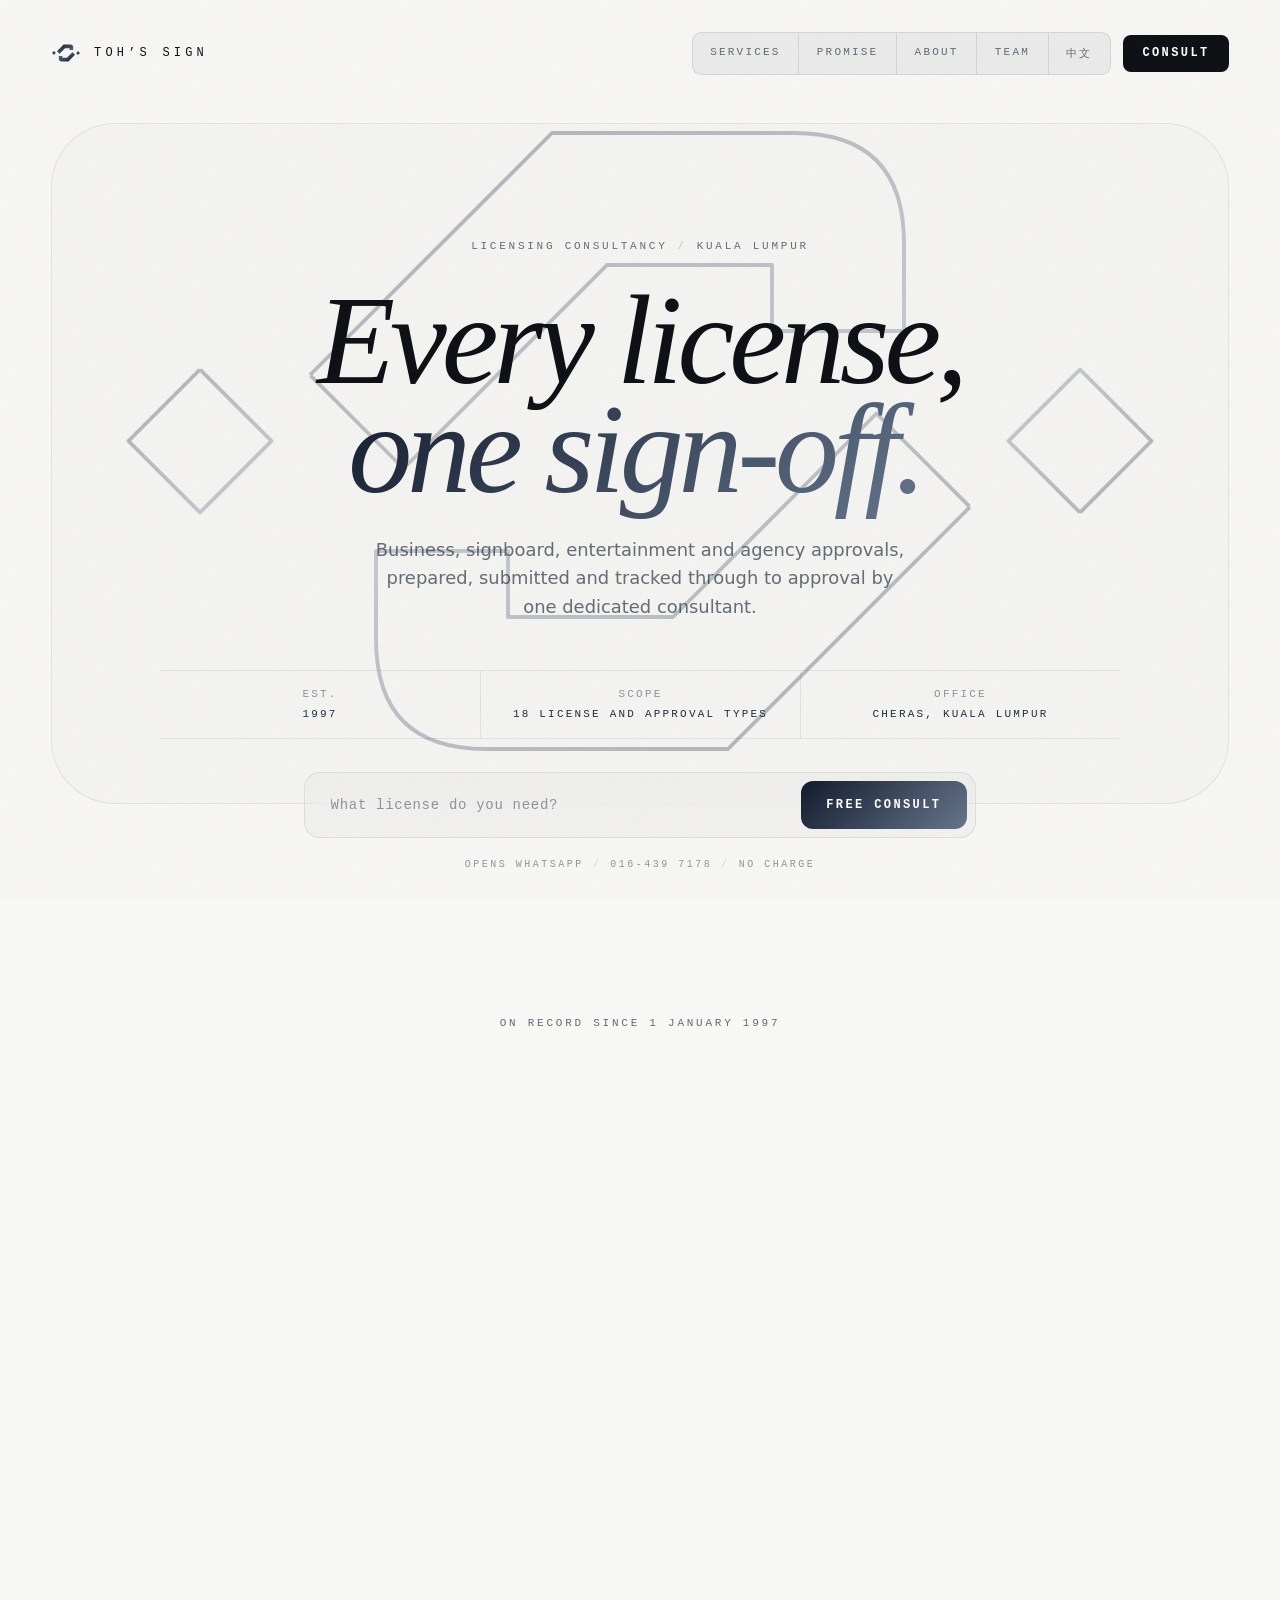
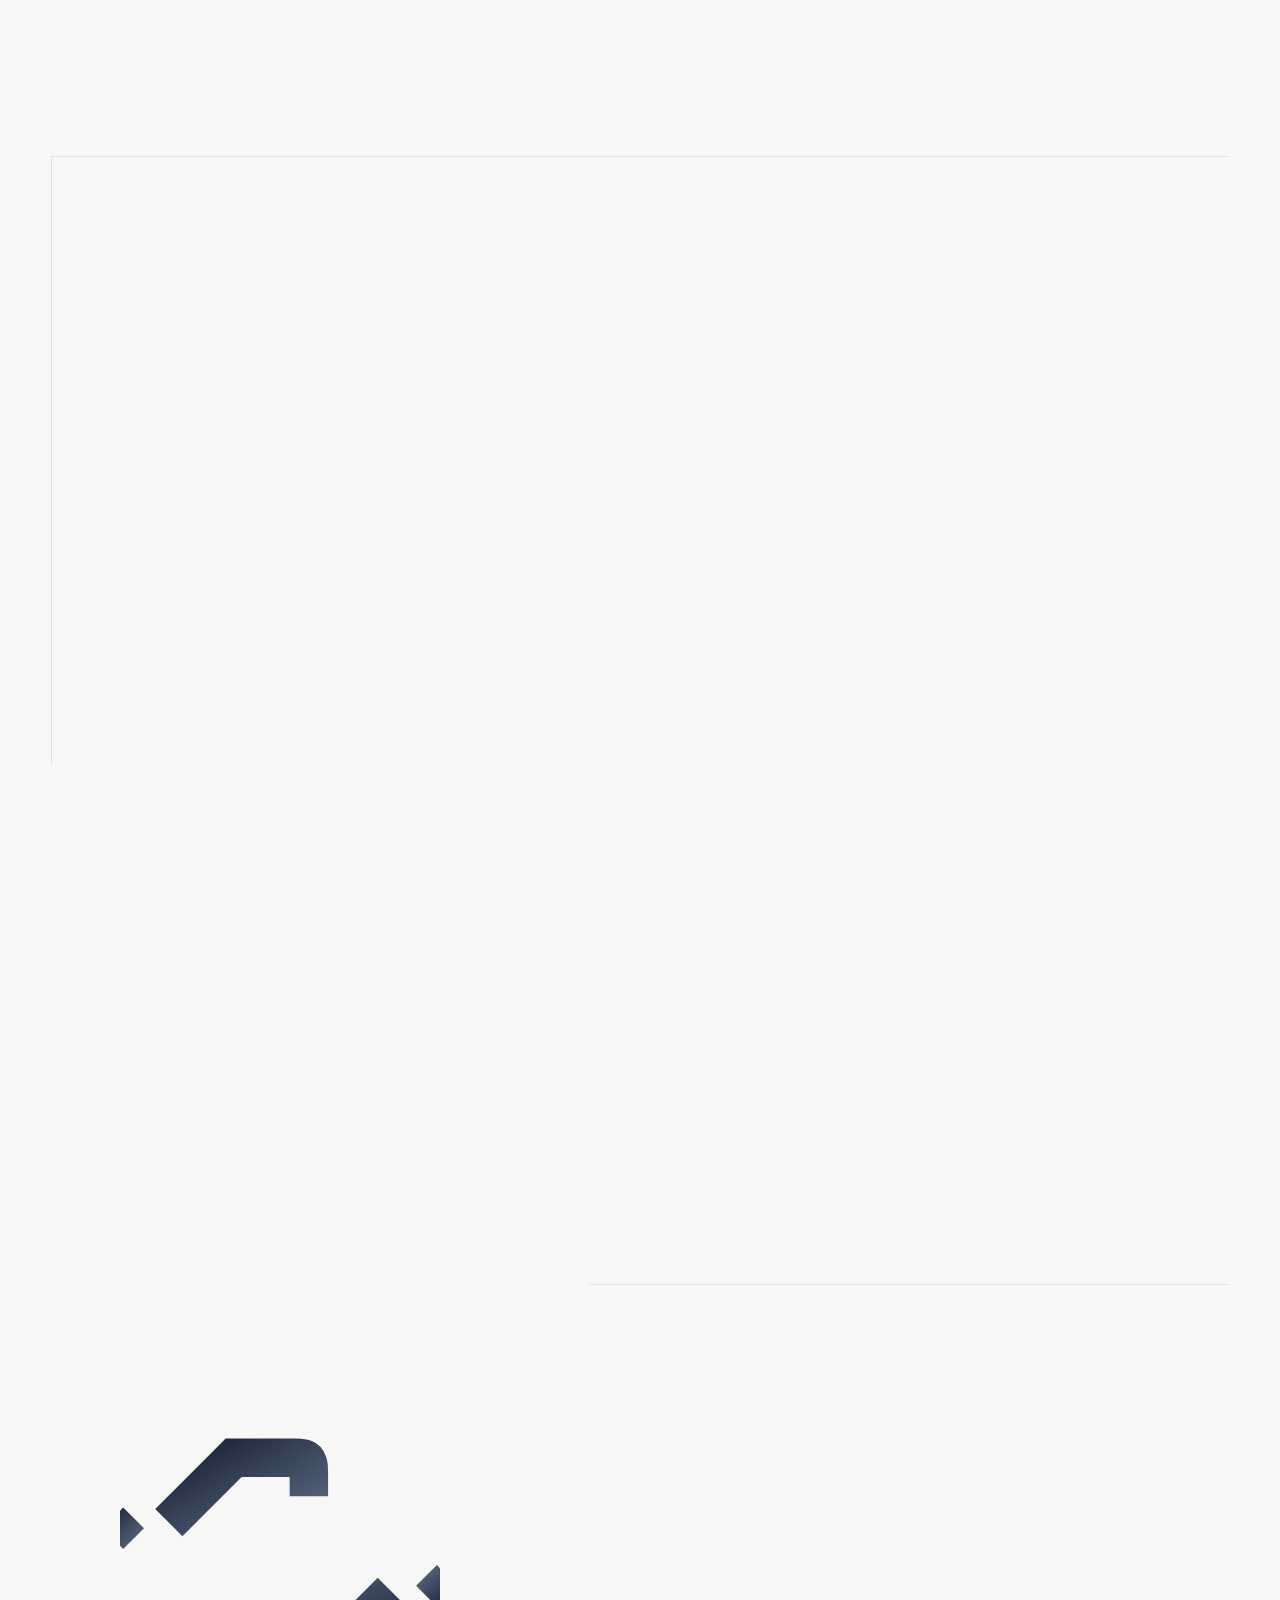
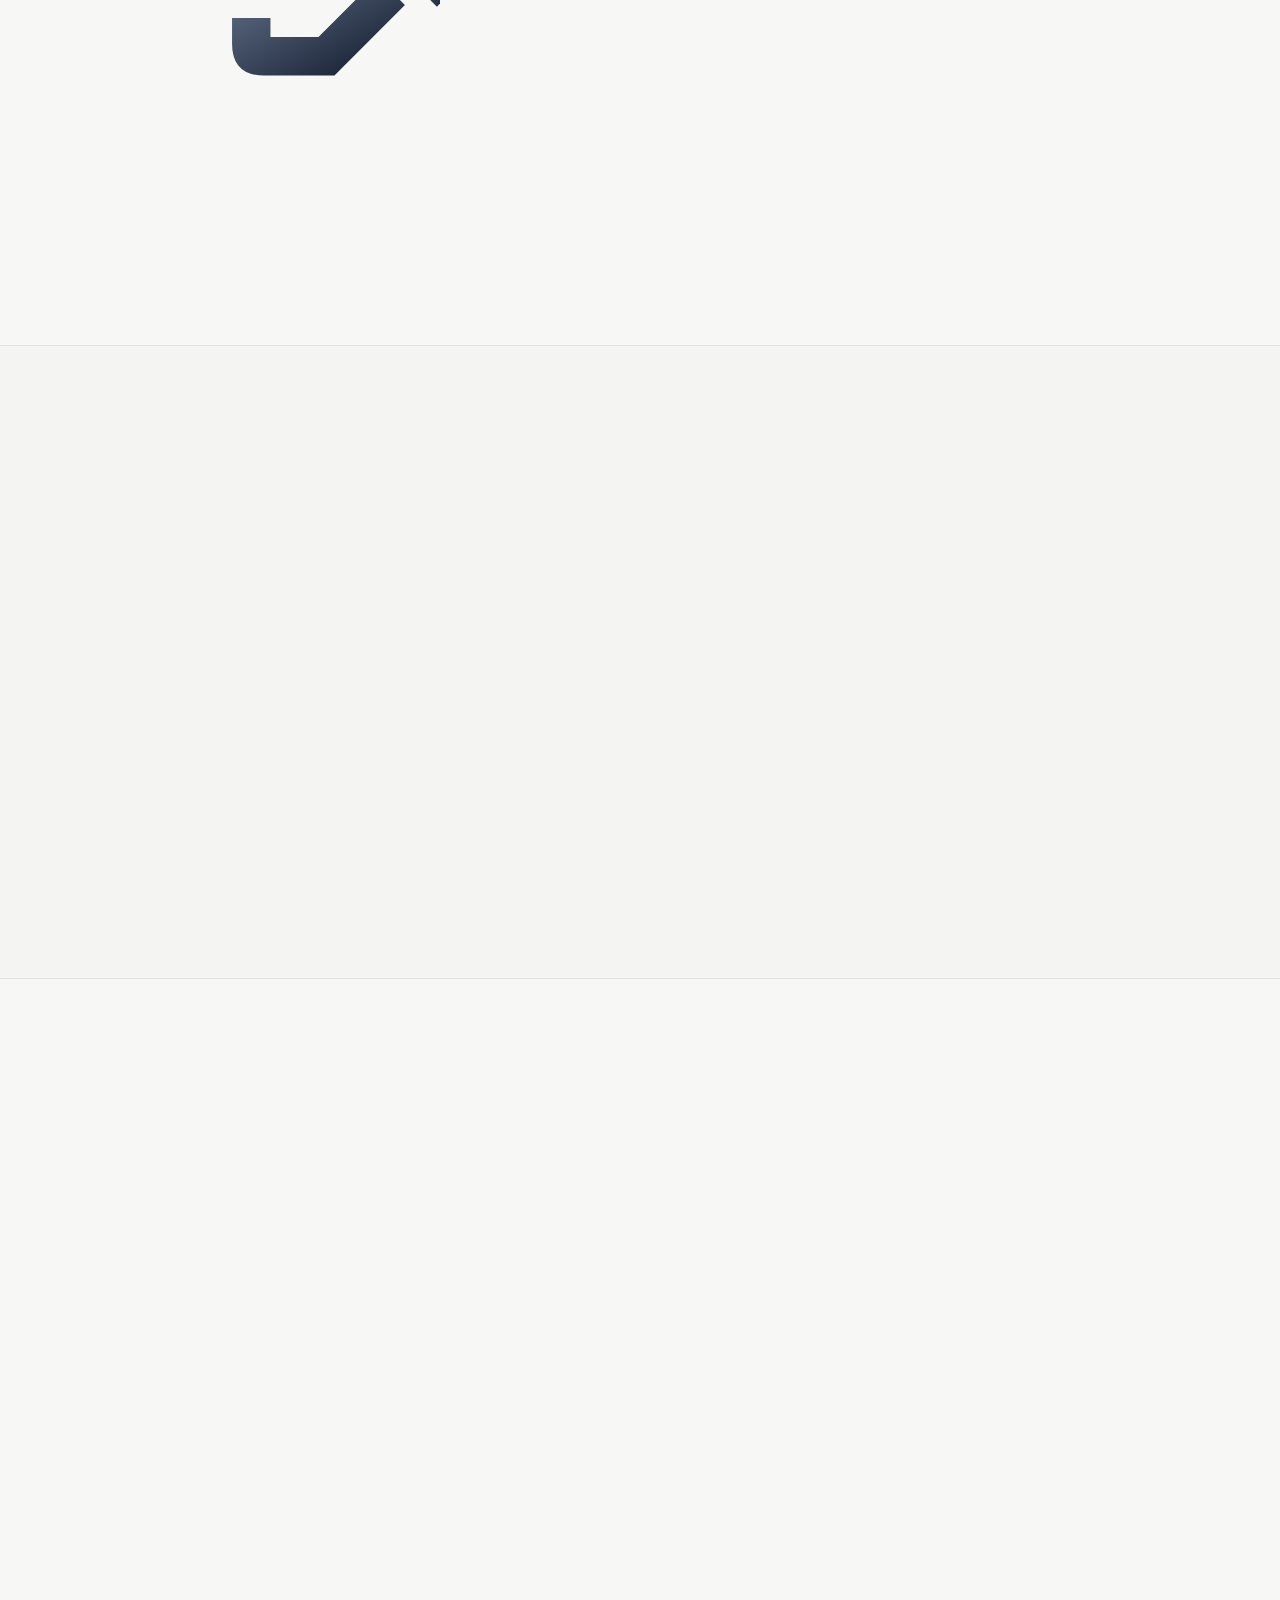
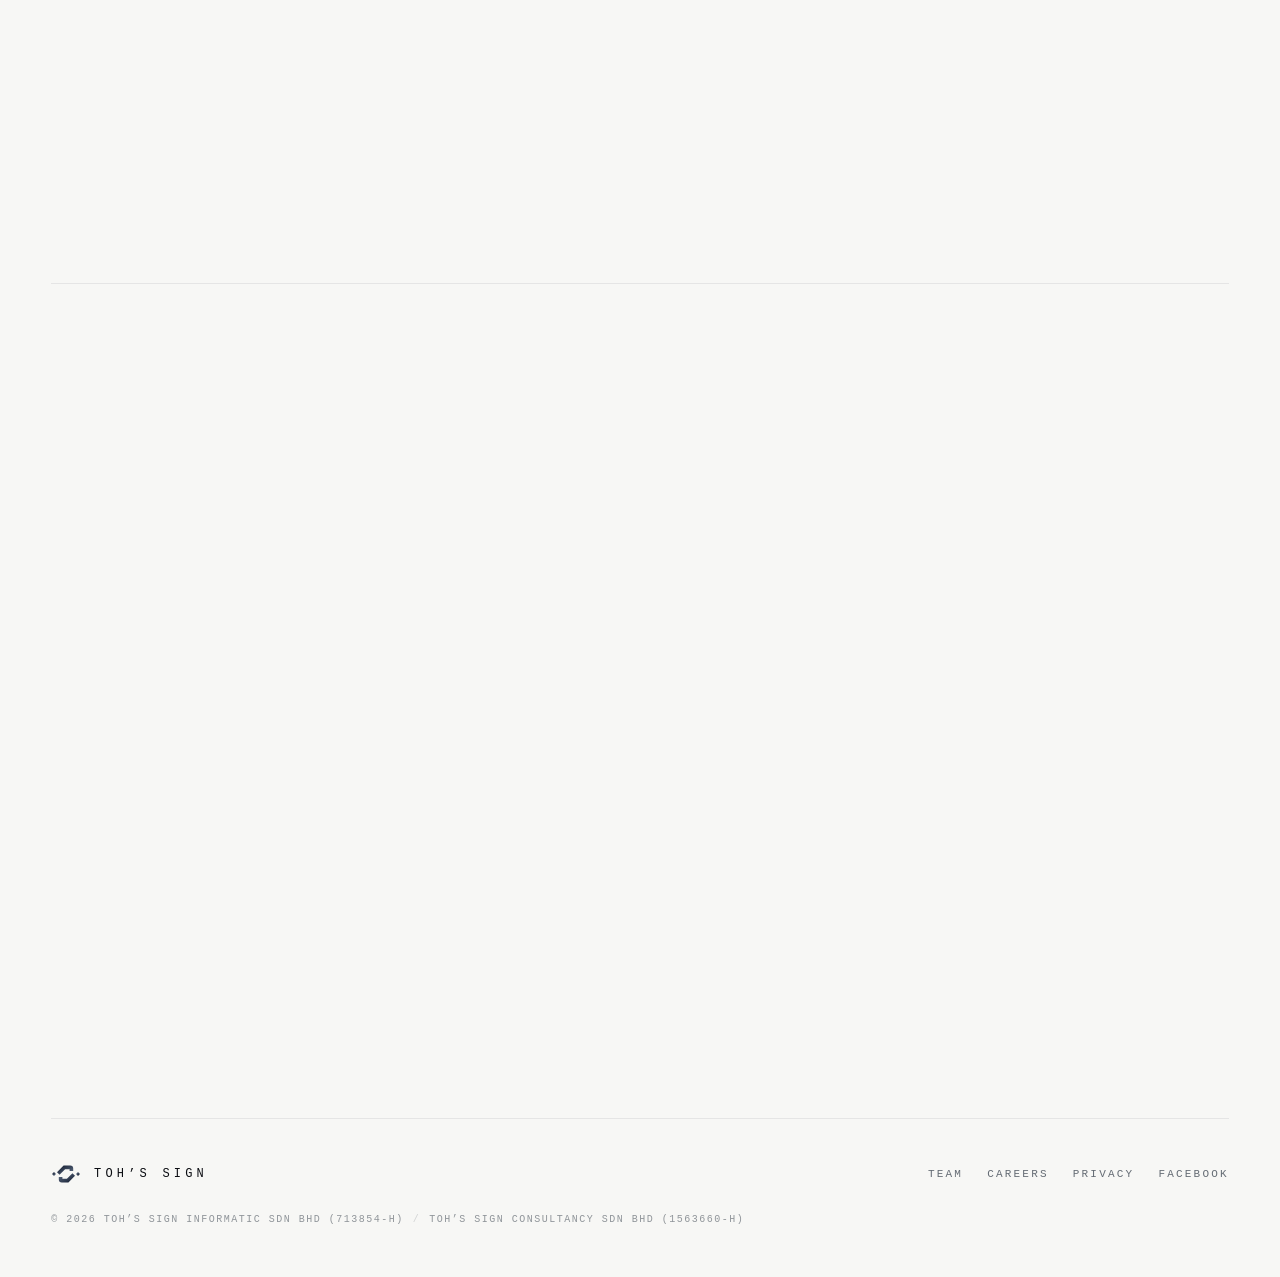
==== commit 2014e058: "Version 4: light theme Paper background (#f7f7f5) with near-black ink; the silver gradient becomes a" ====
--- a/redesign/index.html
+++ b/redesign/index.html
@@ -8,7 +8,7 @@
   <!-- Security: only this site and Google Fonts may load anything. -->
   <meta http-equiv="Content-Security-Policy" content="default-src 'self'; script-src 'self'; style-src 'self' https://fonts.googleapis.com; font-src https://fonts.gstatic.com; img-src 'self' data:; connect-src 'self'; object-src 'none'; base-uri 'self'; form-action 'none'; upgrade-insecure-requests">
   <meta name="referrer" content="strict-origin-when-cross-origin">
-  <meta name="theme-color" content="#080808">
+  <meta name="theme-color" content="#f7f7f5">
   <!-- Temporary preview: keep search engines away. Remove when this goes live on tohssign.com. -->
   <meta name="robots" content="noindex, nofollow">
   <link rel="alternate" hreflang="en" href="./">
@@ -17,7 +17,7 @@
   <link rel="preconnect" href="https://fonts.googleapis.com">
   <link rel="preconnect" href="https://fonts.gstatic.com" crossorigin>
   <link href="https://fonts.googleapis.com/css2?family=DM+Serif+Display:ital@0;1&family=Geist+Mono:wght@300;400;500;700&family=Inter:wght@300;400;500;600&display=swap" rel="stylesheet">
-  <link rel="stylesheet" href="v4.css?v=1">
+  <link rel="stylesheet" href="v4.css?v=2">
 </head>
 <body>
   <a class="skip" href="#main">Skip to content</a>
@@ -26,8 +26,8 @@
   <svg width="0" height="0" class="defs" aria-hidden="true" focusable="false">
     <defs>
       <linearGradient id="silver" x1="0" y1="0" x2="1" y2="1">
-        <stop offset="0" stop-color="#F8FAFC"/>
-        <stop offset="1" stop-color="#94A3B8"/>
+        <stop offset="0" stop-color="#0F172A"/>
+        <stop offset="1" stop-color="#64748B"/>
       </linearGradient>
       <symbol id="mark" viewBox="0 0 100 100">
         <g fill="url(#silver)">
@@ -241,13 +241,13 @@
       </figure>
       <div class="companies">
         <article class="company glass">
-          <svg class="company-half" viewBox="0 0 100 100" aria-hidden="true"><g fill="url(#silver)"><path d="M20 44 L42 22 H64 Q74 22 74 32 V40 H62 V34 H47 L28.5 52.5 Z"/><path d="M10 43.5 L16.5 50 L10 56.5 L3.5 50 Z"/></g><g fill="none" stroke="rgba(255,255,255,.18)" stroke-width=".6" transform="rotate(180 50 50)"><path d="M20 44 L42 22 H64 Q74 22 74 32 V40 H62 V34 H47 L28.5 52.5 Z"/><path d="M10 43.5 L16.5 50 L10 56.5 L3.5 50 Z"/></g></svg>
+          <svg class="company-half" viewBox="0 0 100 100" aria-hidden="true"><g fill="url(#silver)"><path d="M20 44 L42 22 H64 Q74 22 74 32 V40 H62 V34 H47 L28.5 52.5 Z"/><path d="M10 43.5 L16.5 50 L10 56.5 L3.5 50 Z"/></g><g fill="none" stroke="rgba(15,23,42,.22)" stroke-width=".6" transform="rotate(180 50 50)"><path d="M20 44 L42 22 H64 Q74 22 74 32 V40 H62 V34 H47 L28.5 52.5 Z"/><path d="M10 43.5 L16.5 50 L10 56.5 L3.5 50 Z"/></g></svg>
           <p class="label">Founded 1997 <span>/</span> 713854-H</p>
           <h3>Toh’s Sign Informatic Sdn Bhd</h3>
           <p>Business, advertisement and entertainment licensing.</p>
         </article>
         <article class="company glass">
-          <svg class="company-half" viewBox="0 0 100 100" aria-hidden="true"><g fill="none" stroke="rgba(255,255,255,.18)" stroke-width=".6"><path d="M20 44 L42 22 H64 Q74 22 74 32 V40 H62 V34 H47 L28.5 52.5 Z"/><path d="M10 43.5 L16.5 50 L10 56.5 L3.5 50 Z"/></g><g fill="url(#silver)" transform="rotate(180 50 50)"><path d="M20 44 L42 22 H64 Q74 22 74 32 V40 H62 V34 H47 L28.5 52.5 Z"/><path d="M10 43.5 L16.5 50 L10 56.5 L3.5 50 Z"/></g></svg>
+          <svg class="company-half" viewBox="0 0 100 100" aria-hidden="true"><g fill="none" stroke="rgba(15,23,42,.22)" stroke-width=".6"><path d="M20 44 L42 22 H64 Q74 22 74 32 V40 H62 V34 H47 L28.5 52.5 Z"/><path d="M10 43.5 L16.5 50 L10 56.5 L3.5 50 Z"/></g><g fill="url(#silver)" transform="rotate(180 50 50)"><path d="M20 44 L42 22 H64 Q74 22 74 32 V40 H62 V34 H47 L28.5 52.5 Z"/><path d="M10 43.5 L16.5 50 L10 56.5 L3.5 50 Z"/></g></svg>
           <p class="label">Subsidiary <span>/</span> 1563660-H</p>
           <h3>Toh’s Sign Consultancy Sdn Bhd</h3>
           <p>Engineering and building plan approvals, KKM, MOTAC, MIDA and industry certifications.</p>
--- a/redesign/v4.css
+++ b/redesign/v4.css
@@ -1,19 +1,19 @@
 /* Version 4: Modern Obsidian. Strict monochrome; the Toh’s Sign mark carries the identity. */
 :root {
-  --bg: #080808;
-  --white: #fff;
-  --silver: #e2e8f0;
-  --muted: rgba(226, 232, 240, .55);
-  --faint: rgba(226, 232, 240, .35);
-  --line: rgba(255, 255, 255, .08);
-  --line-2: rgba(255, 255, 255, .1);
-  --grad: linear-gradient(135deg, #f8fafc 0%, #94a3b8 100%);
+  --bg: #f7f7f5;
+  --white: #0b0d12;
+  --silver: #1f2937;
+  --muted: rgba(31, 41, 55, .68);
+  --faint: rgba(31, 41, 55, .48);
+  --line: rgba(15, 23, 42, .08);
+  --line-2: rgba(15, 23, 42, .1);
+  --grad: linear-gradient(135deg, #0f172a 0%, #64748b 100%);
   --ease: cubic-bezier(.16, 1, .3, 1);
   --w: 92vw;
   --serif: 'DM Serif Display', Georgia, serif;
   --mono: 'Geist Mono', ui-monospace, 'SFMono-Regular', Consolas, monospace;
   --sans: 'Inter', system-ui, sans-serif;
-  color-scheme: dark;
+  color-scheme: light;
 }
 
 *, *::before, *::after { box-sizing: border-box; }
@@ -35,7 +35,7 @@
 ul, ol { list-style: none; }
 .defs { position: absolute; width: 0; height: 0; overflow: hidden; }
 .visually-hidden { position: absolute !important; width: 1px; height: 1px; overflow: hidden; clip: rect(0 0 0 0); white-space: nowrap; }
-.skip { position: absolute; left: 1rem; top: -4rem; z-index: 200; background: var(--white); color: #000; padding: .6rem 1rem; font: 500 12px var(--mono); }
+.skip { position: absolute; left: 1rem; top: -4rem; z-index: 200; background: var(--white); color: #fff; padding: .6rem 1rem; font: 500 12px var(--mono); }
 .skip:focus { top: 1rem; }
 :focus-visible { outline: 1px solid var(--white); outline-offset: 3px; }
 
@@ -49,7 +49,7 @@
 }
 .label span { opacity: .35; }
 .center { justify-content: center; text-align: center; }
-.glass { background: rgba(255, 255, 255, .02); backdrop-filter: blur(24px); -webkit-backdrop-filter: blur(24px); border: 1px solid var(--line); }
+.glass { background: rgba(15, 23, 42, .02); backdrop-filter: blur(24px); -webkit-backdrop-filter: blur(24px); border: 1px solid var(--line); }
 
 /* ---------- Buttons ---------- */
 .btn-silver, .btn-solid, .btn-ghost {
@@ -58,12 +58,12 @@
   border-radius: .75rem; padding: 1.1rem 1.6rem; border: 0; cursor: pointer;
   transition: transform .4s var(--ease), box-shadow .4s var(--ease), background .3s, color .3s;
 }
-.btn-silver { background: var(--grad); color: #000; }
-.btn-silver:hover { transform: translateY(-1px); box-shadow: 0 0 20px rgba(255, 255, 255, .15); }
-.btn-solid { background: var(--white); color: #000; padding: .8rem 1.2rem; border-radius: .5rem; }
-.btn-solid:hover { transform: translateY(-1px); box-shadow: 0 0 20px rgba(255, 255, 255, .15); }
-.btn-ghost { color: var(--white); border: 1px solid var(--line-2); background: rgba(255, 255, 255, .03); font-weight: 400; }
-.btn-ghost:hover { border-color: rgba(255, 255, 255, .25); }
+.btn-silver { background: var(--grad); color: #fff; }
+.btn-silver:hover { transform: translateY(-1px); box-shadow: 0 0 20px rgba(15, 23, 42, .15); }
+.btn-solid { background: var(--white); color: #fff; padding: .8rem 1.2rem; border-radius: .5rem; }
+.btn-solid:hover { transform: translateY(-1px); box-shadow: 0 0 20px rgba(15, 23, 42, .15); }
+.btn-ghost { color: var(--white); border: 1px solid var(--line-2); background: rgba(15, 23, 42, .03); font-weight: 400; }
+.btn-ghost:hover { border-color: rgba(15, 23, 42, .25); }
 
 /* ---------- Masthead ---------- */
 .mast {
@@ -73,10 +73,10 @@
 .brand { display: inline-flex; align-items: center; gap: .8rem; font: 500 12px var(--mono); letter-spacing: .35em; text-transform: uppercase; color: var(--white); }
 .brand-mark { width: 30px; height: 30px; }
 .mast-nav { display: none; align-items: center; gap: .75rem; }
-.mast-nav ul { display: flex; border: 1px solid var(--line-2); background: rgba(255, 255, 255, .05); border-radius: .6rem; overflow: hidden; }
+.mast-nav ul { display: flex; border: 1px solid var(--line-2); background: rgba(15, 23, 42, .05); border-radius: .6rem; overflow: hidden; }
 .mast-nav li + li { border-left: 1px solid var(--line-2); }
 .mast-nav ul a { display: block; padding: .8rem 1.1rem; font: 400 11px var(--mono); letter-spacing: .2em; text-transform: uppercase; color: var(--muted); transition: color .3s, background .3s; }
-.mast-nav ul a:hover { color: var(--white); background: rgba(255, 255, 255, .04); }
+.mast-nav ul a:hover { color: var(--white); background: rgba(15, 23, 42, .04); }
 .mast-mobile { font: 400 11px var(--mono); letter-spacing: .25em; text-transform: uppercase; color: var(--white); border-bottom: 1px solid var(--line-2); padding-bottom: .2rem; }
 @media (min-width: 900px) { .mast-nav { display: flex; } .mast-mobile { display: none; } }
 
@@ -85,7 +85,7 @@
 .hero-frame {
   position: relative; overflow: hidden; text-align: center;
   border-radius: 2rem; border: 1px solid var(--line);
-  background: rgba(255, 255, 255, .012);
+  background: rgba(15, 23, 42, .012);
   padding: clamp(3rem, 9vw, 8rem) 1.25rem clamp(2rem, 5vw, 4rem);
   display: grid; justify-items: center; gap: 2rem;
 }
@@ -127,7 +127,7 @@
 }
 .capture input::placeholder { color: var(--faint); }
 .capture input:focus { outline: none; }
-.capture:focus-within { border-color: rgba(255, 255, 255, .25); }
+.capture:focus-within { border-color: rgba(15, 23, 42, .25); }
 .capture-note { justify-content: center; margin-top: 1.25rem; font-size: 10px; color: var(--faint); }
 
 /* ---------- Record: counter + figures ---------- */
@@ -135,8 +135,8 @@
 .clock { display: flex; justify-content: center; align-items: flex-end; gap: clamp(.6rem, 2.5vw, 2rem); }
 .clock div { display: grid; justify-items: center; gap: .6rem; }
 .clock .label { font-size: 10px; letter-spacing: .35em; color: var(--faint); }
-.clock b { font: italic 400 clamp(48px, 10vw, 120px)/.9 var(--serif); color: rgba(255, 255, 255, .9); font-variant-numeric: tabular-nums; letter-spacing: -.02em; }
-.clock i { font: italic 400 clamp(48px, 10vw, 120px)/.9 var(--serif); color: rgba(255, 255, 255, .1); }
+.clock b { font: italic 400 clamp(48px, 10vw, 120px)/.9 var(--serif); color: rgba(15, 23, 42, .9); font-variant-numeric: tabular-nums; letter-spacing: -.02em; }
+.clock i { font: italic 400 clamp(48px, 10vw, 120px)/.9 var(--serif); color: rgba(15, 23, 42, .1); }
 .figures { display: grid; grid-template-columns: repeat(2, 1fr); border-top: 1px solid var(--line); }
 .figures div { padding: 1.5rem 1rem; border-bottom: 1px solid var(--line); display: grid; gap: .5rem; }
 .figures div:nth-child(odd) { border-right: 1px solid var(--line); }
@@ -166,8 +166,8 @@
   transition: background .5s var(--ease), border-color .5s var(--ease);
 }
 .card::after { content: ""; position: absolute; inset: 0; border: 1px solid transparent; pointer-events: none; transition: border-color .5s var(--ease); }
-.card:hover { background: rgba(255, 255, 255, .03); }
-.card:hover::after { border-color: rgba(255, 255, 255, .2); }
+.card:hover { background: rgba(15, 23, 42, .03); }
+.card:hover::after { border-color: rgba(15, 23, 42, .2); }
 .card .label { font-size: 10px; }
 .card h3 { font-size: clamp(30px, 2.6vw, 38px); line-height: 1; }
 .card-body { font: 400 12px/1.7 var(--mono); letter-spacing: .04em; color: var(--muted); }
@@ -199,12 +199,12 @@
 .promises p { font-size: 14px; color: var(--muted); }
 
 /* Clients */
-.clients { background: rgba(255, 255, 255, .01); border-block: 1px solid var(--line); padding: clamp(4rem, 9vw, 8rem) 4vw; }
+.clients { background: rgba(15, 23, 42, .01); border-block: 1px solid var(--line); padding: clamp(4rem, 9vw, 8rem) 4vw; }
 .clients-title { text-align: center; font-size: clamp(40px, 7vw, 96px); line-height: .9; letter-spacing: -.035em; margin-bottom: clamp(2.5rem, 5vw, 4rem); }
 .logos { width: 100%; max-width: 72rem; margin: 0 auto; display: grid; grid-template-columns: repeat(3, minmax(0, 1fr)); border-top: 1px solid var(--line); border-left: 1px solid var(--line); }
 @media (min-width: 768px) { .logos { grid-template-columns: repeat(6, minmax(0, 1fr)); } }
 .logos li { min-width: 0; aspect-ratio: 3 / 2; display: grid; place-items: center; padding: 1.25rem; border-right: 1px solid var(--line); border-bottom: 1px solid var(--line); }
-.logos img { max-height: 3.2rem; width: auto; object-fit: contain; filter: grayscale(1) invert(1) contrast(1.25); mix-blend-mode: screen; opacity: .55; transition: opacity .4s; }
+.logos img { max-height: 3.2rem; width: auto; object-fit: contain; filter: grayscale(1) contrast(1.1); mix-blend-mode: multiply; opacity: .6; transition: opacity .4s; }
 .logos li:hover img { opacity: 1; }
 
 /* About */
@@ -243,7 +243,7 @@
   transform: translate(-50%, 8rem); opacity: 0;
   display: flex; align-items: center; gap: .25rem; padding: .4rem;
   border-radius: 999px; border: 1px solid var(--line-2);
-  background: rgba(8, 8, 8, .85); backdrop-filter: blur(24px); -webkit-backdrop-filter: blur(24px);
+  background: rgba(247, 247, 245, .85); backdrop-filter: blur(24px); -webkit-backdrop-filter: blur(24px);
   transition: transform .8s var(--ease), opacity .8s var(--ease);
 }
 .pill.is-shown { transform: translate(-50%, 0); opacity: 1; }
@@ -251,7 +251,7 @@
 .pill a svg { width: 16px; height: 16px; }
 .pill a:hover { color: var(--white); }
 .pill .pill-main { background: var(--white); border-radius: 999px; width: 3rem; height: 3rem; place-items: center; padding: 0; margin: 0 .25rem; }
-.pill .pill-main svg { width: 22px; height: 22px; filter: brightness(0); }
+.pill .pill-main svg { width: 22px; height: 22px; filter: brightness(0) invert(1); }
 @media (min-width: 900px) { .pill { display: none; } }
 
 /* ---------- Entry motion ---------- */
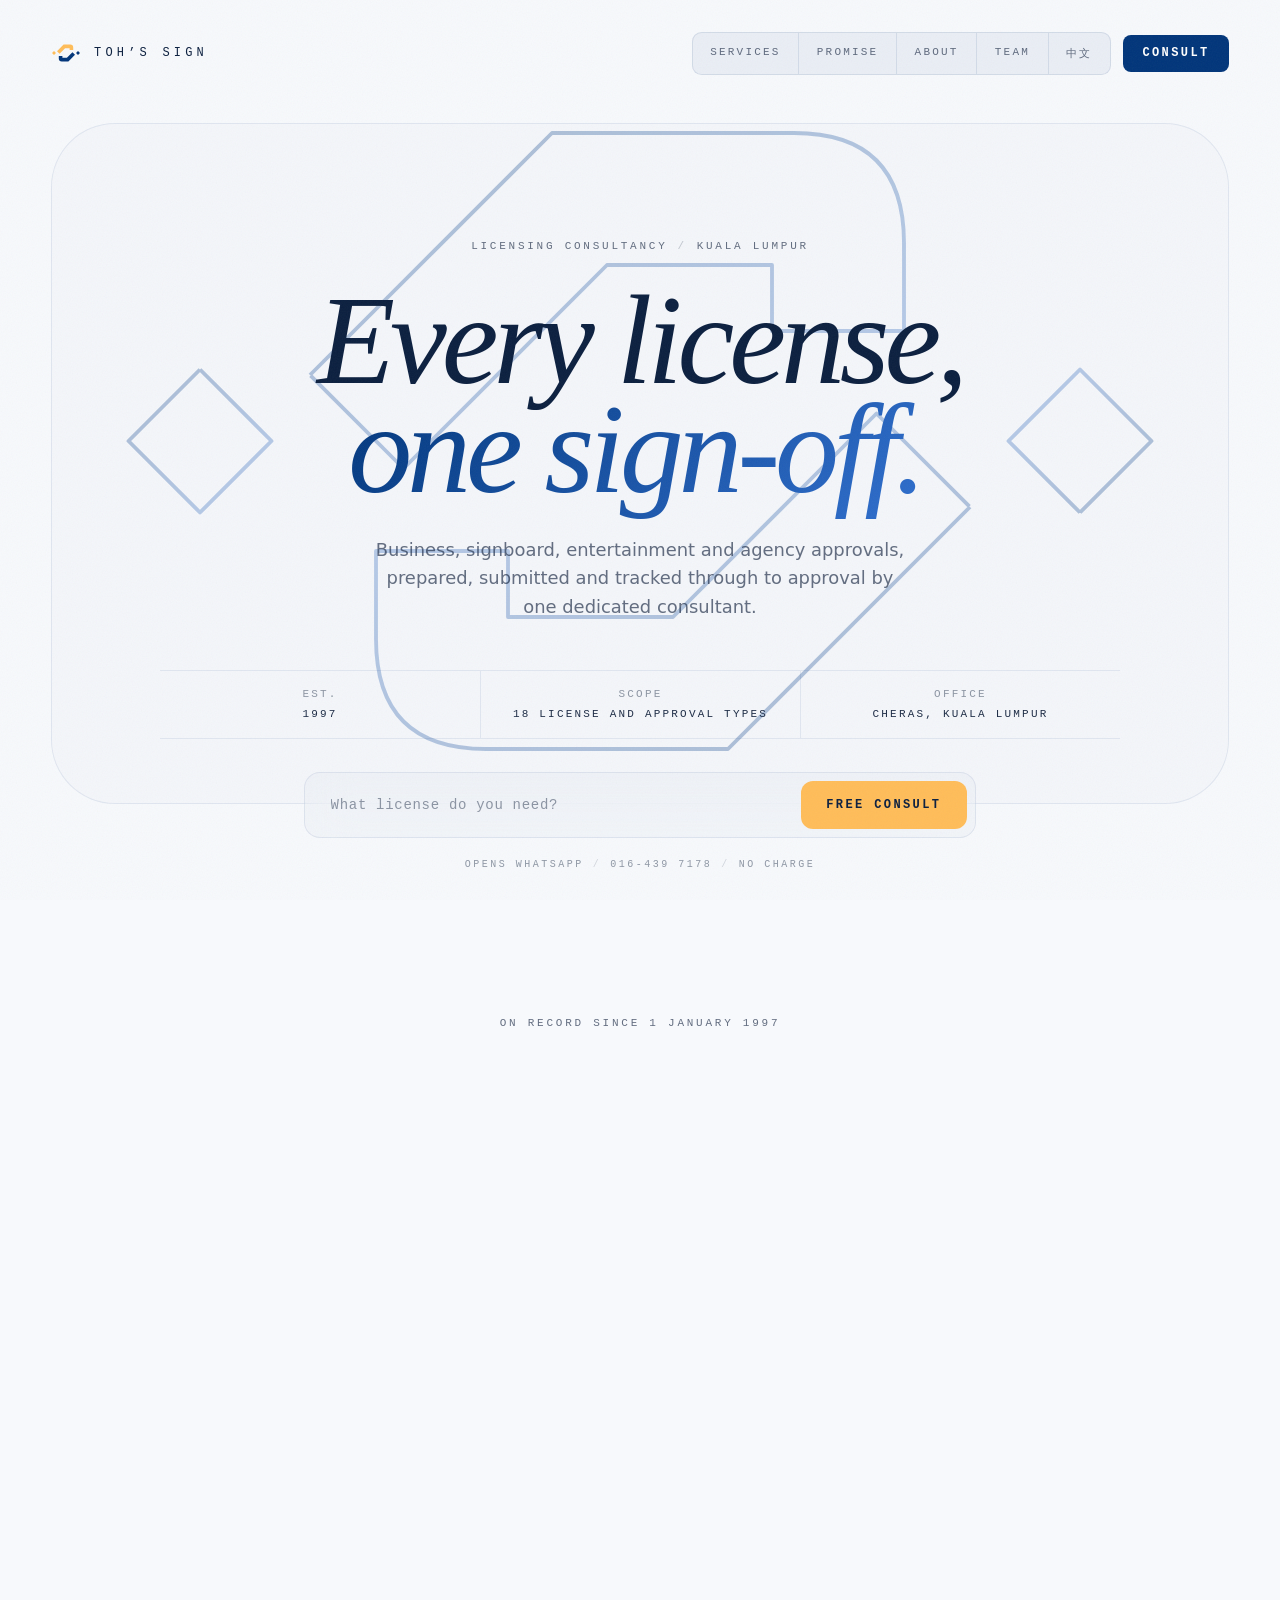
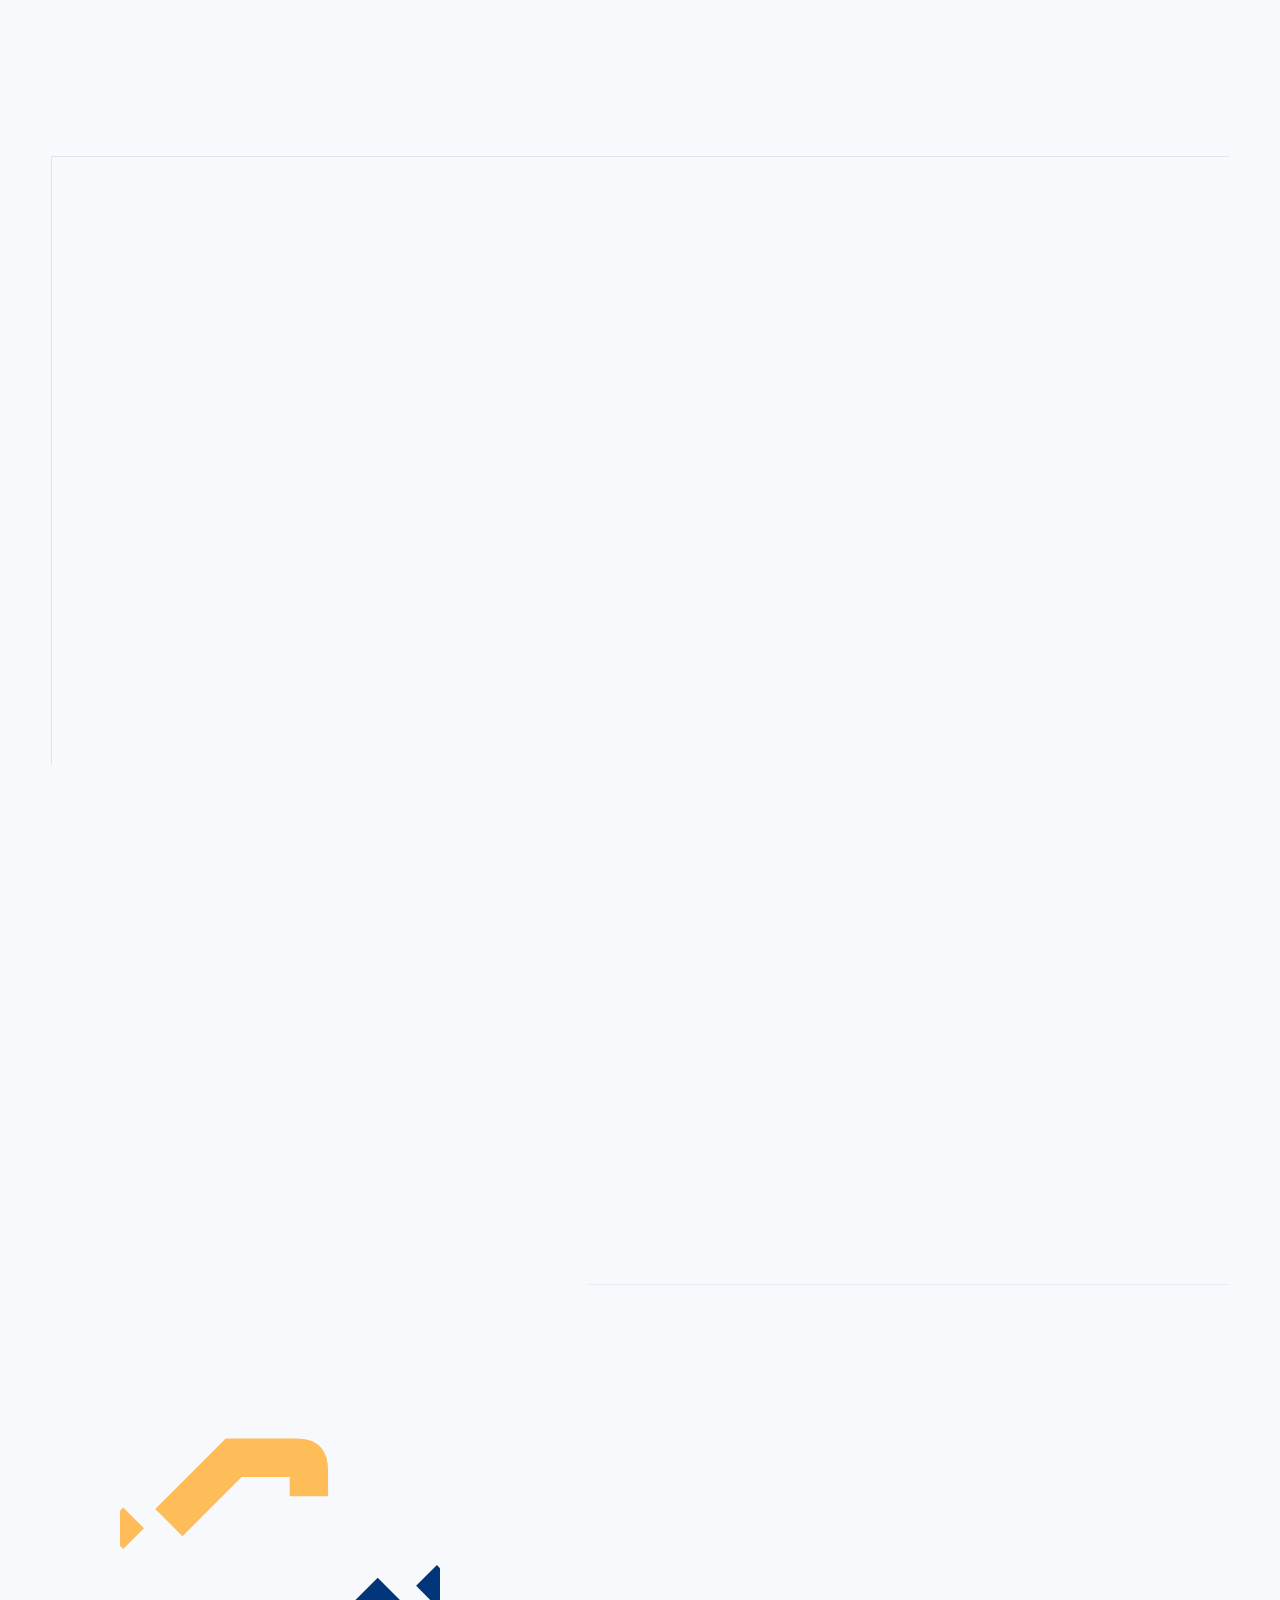
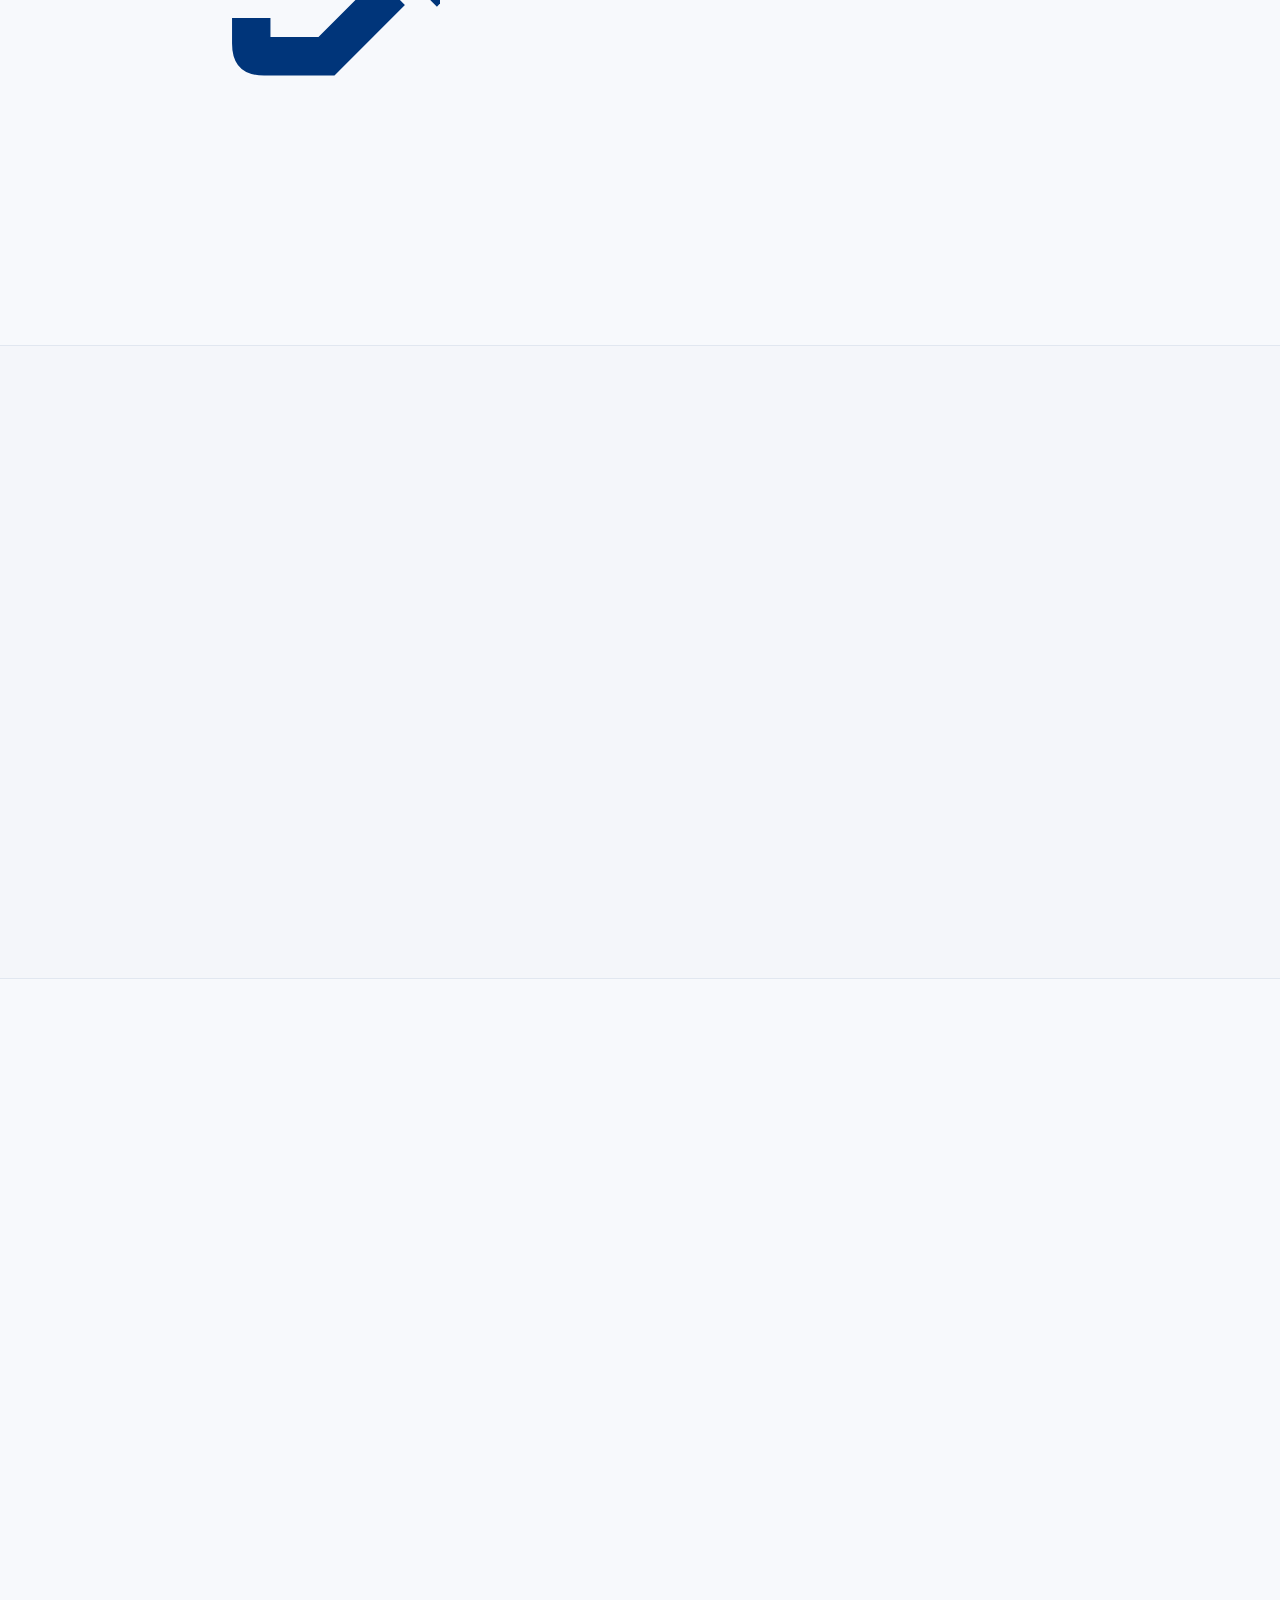
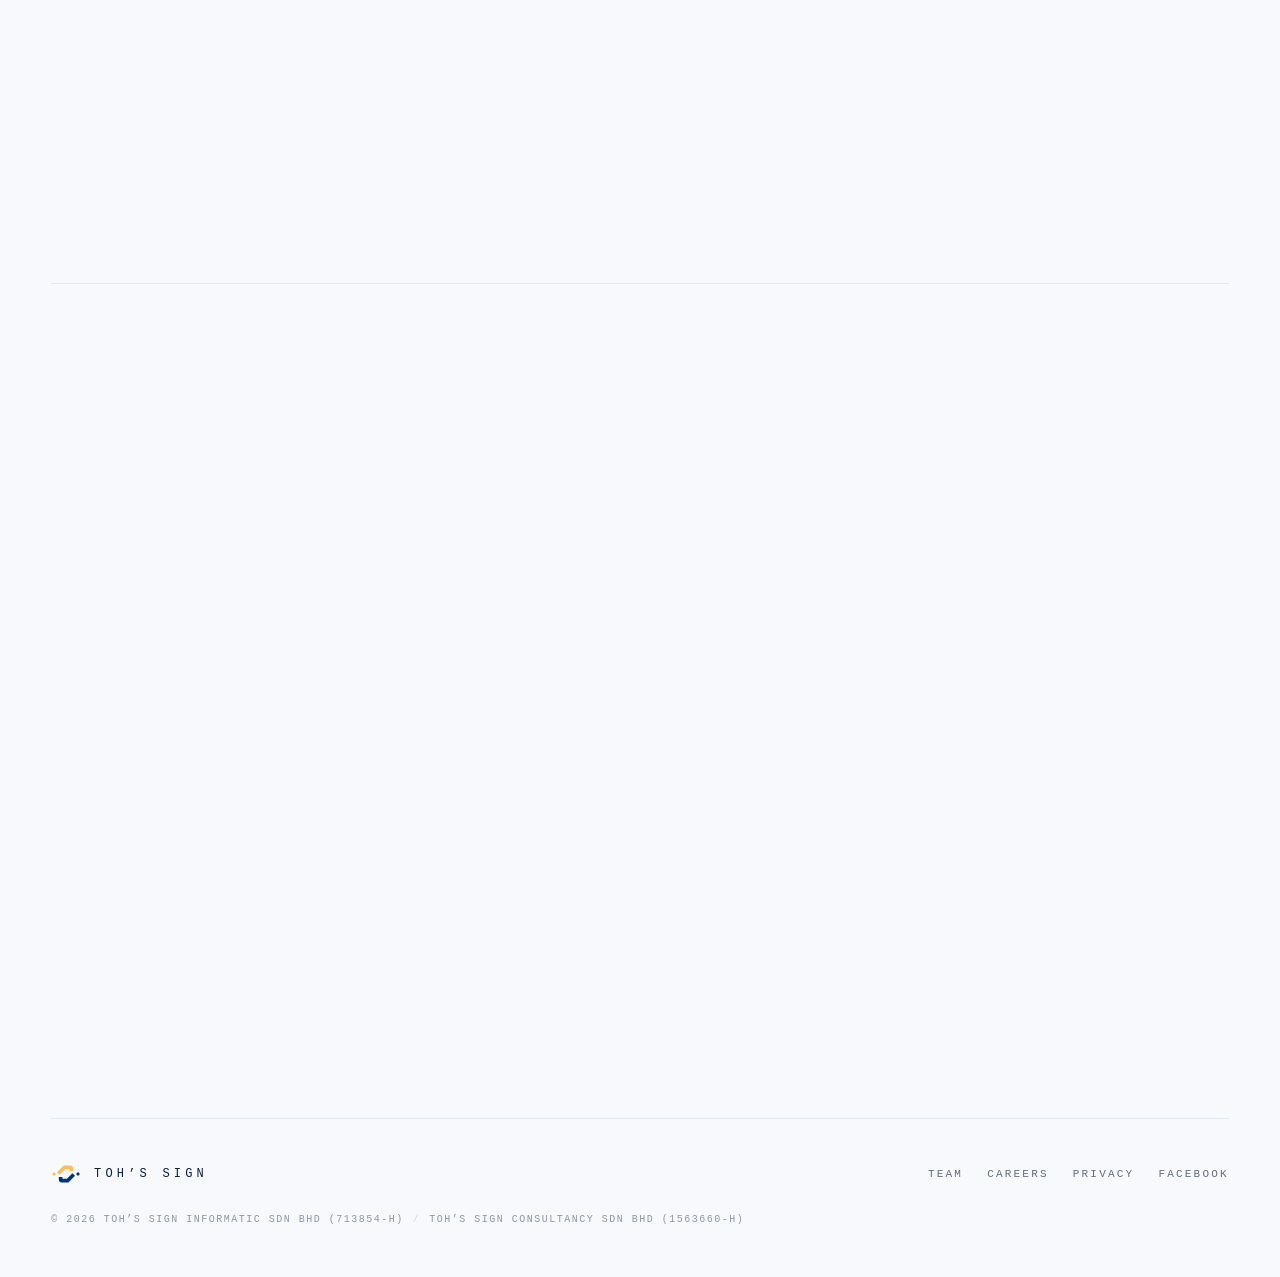
==== commit ddd8d98c: "Version 4: Toh's Sign navy and amber The mark takes the logo's own colours (amber upper hook and dia" ====
--- a/redesign/index.html
+++ b/redesign/index.html
@@ -8,7 +8,7 @@
   <!-- Security: only this site and Google Fonts may load anything. -->
   <meta http-equiv="Content-Security-Policy" content="default-src 'self'; script-src 'self'; style-src 'self' https://fonts.googleapis.com; font-src https://fonts.gstatic.com; img-src 'self' data:; connect-src 'self'; object-src 'none'; base-uri 'self'; form-action 'none'; upgrade-insecure-requests">
   <meta name="referrer" content="strict-origin-when-cross-origin">
-  <meta name="theme-color" content="#f7f7f5">
+  <meta name="theme-color" content="#f7f9fc">
   <!-- Temporary preview: keep search engines away. Remove when this goes live on tohssign.com. -->
   <meta name="robots" content="noindex, nofollow">
   <link rel="alternate" hreflang="en" href="./">
@@ -17,7 +17,7 @@
   <link rel="preconnect" href="https://fonts.googleapis.com">
   <link rel="preconnect" href="https://fonts.gstatic.com" crossorigin>
   <link href="https://fonts.googleapis.com/css2?family=DM+Serif+Display:ital@0;1&family=Geist+Mono:wght@300;400;500;700&family=Inter:wght@300;400;500;600&display=swap" rel="stylesheet">
-  <link rel="stylesheet" href="v4.css?v=2">
+  <link rel="stylesheet" href="v4.css?v=3">
 </head>
 <body>
   <a class="skip" href="#main">Skip to content</a>
@@ -26,14 +26,14 @@
   <svg width="0" height="0" class="defs" aria-hidden="true" focusable="false">
     <defs>
       <linearGradient id="silver" x1="0" y1="0" x2="1" y2="1">
-        <stop offset="0" stop-color="#0F172A"/>
-        <stop offset="1" stop-color="#64748B"/>
+        <stop offset="0" stop-color="#00357A"/>
+        <stop offset="1" stop-color="#2F6FCF"/>
       </linearGradient>
       <symbol id="mark" viewBox="0 0 100 100">
-        <g fill="url(#silver)">
-          <path d="M20 44 L42 22 H64 Q74 22 74 32 V40 H62 V34 H47 L28.5 52.5 Z"/>
-          <path d="M10 43.5 L16.5 50 L10 56.5 L3.5 50 Z"/>
-          <g transform="rotate(180 50 50)">
+        <g>
+          <path fill="#FFBD59" d="M20 44 L42 22 H64 Q74 22 74 32 V40 H62 V34 H47 L28.5 52.5 Z"/>
+          <path fill="#FFBD59" d="M10 43.5 L16.5 50 L10 56.5 L3.5 50 Z"/>
+          <g fill="#00357A" transform="rotate(180 50 50)">
             <path d="M20 44 L42 22 H64 Q74 22 74 32 V40 H62 V34 H47 L28.5 52.5 Z"/>
             <path d="M10 43.5 L16.5 50 L10 56.5 L3.5 50 Z"/>
           </g>
@@ -187,11 +187,11 @@
       <div class="split">
         <div class="split-mark" aria-hidden="true">
           <svg viewBox="0 0 100 100" class="halves">
-            <g class="half half-a" fill="url(#silver)">
+            <g class="half half-a" fill="#FFBD59">
               <path d="M20 44 L42 22 H64 Q74 22 74 32 V40 H62 V34 H47 L28.5 52.5 Z"/>
               <path d="M10 43.5 L16.5 50 L10 56.5 L3.5 50 Z"/>
             </g>
-            <g class="half half-b" fill="url(#silver)">
+            <g class="half half-b" fill="#00357A">
               <g transform="rotate(180 50 50)">
                 <path d="M20 44 L42 22 H64 Q74 22 74 32 V40 H62 V34 H47 L28.5 52.5 Z"/>
                 <path d="M10 43.5 L16.5 50 L10 56.5 L3.5 50 Z"/>
@@ -241,13 +241,13 @@
       </figure>
       <div class="companies">
         <article class="company glass">
-          <svg class="company-half" viewBox="0 0 100 100" aria-hidden="true"><g fill="url(#silver)"><path d="M20 44 L42 22 H64 Q74 22 74 32 V40 H62 V34 H47 L28.5 52.5 Z"/><path d="M10 43.5 L16.5 50 L10 56.5 L3.5 50 Z"/></g><g fill="none" stroke="rgba(15,23,42,.22)" stroke-width=".6" transform="rotate(180 50 50)"><path d="M20 44 L42 22 H64 Q74 22 74 32 V40 H62 V34 H47 L28.5 52.5 Z"/><path d="M10 43.5 L16.5 50 L10 56.5 L3.5 50 Z"/></g></svg>
+          <svg class="company-half" viewBox="0 0 100 100" aria-hidden="true"><g fill="#FFBD59"><path d="M20 44 L42 22 H64 Q74 22 74 32 V40 H62 V34 H47 L28.5 52.5 Z"/><path d="M10 43.5 L16.5 50 L10 56.5 L3.5 50 Z"/></g><g fill="none" stroke="rgba(0,53,122,.22)" stroke-width=".6" transform="rotate(180 50 50)"><path d="M20 44 L42 22 H64 Q74 22 74 32 V40 H62 V34 H47 L28.5 52.5 Z"/><path d="M10 43.5 L16.5 50 L10 56.5 L3.5 50 Z"/></g></svg>
           <p class="label">Founded 1997 <span>/</span> 713854-H</p>
           <h3>Toh’s Sign Informatic Sdn Bhd</h3>
           <p>Business, advertisement and entertainment licensing.</p>
         </article>
         <article class="company glass">
-          <svg class="company-half" viewBox="0 0 100 100" aria-hidden="true"><g fill="none" stroke="rgba(15,23,42,.22)" stroke-width=".6"><path d="M20 44 L42 22 H64 Q74 22 74 32 V40 H62 V34 H47 L28.5 52.5 Z"/><path d="M10 43.5 L16.5 50 L10 56.5 L3.5 50 Z"/></g><g fill="url(#silver)" transform="rotate(180 50 50)"><path d="M20 44 L42 22 H64 Q74 22 74 32 V40 H62 V34 H47 L28.5 52.5 Z"/><path d="M10 43.5 L16.5 50 L10 56.5 L3.5 50 Z"/></g></svg>
+          <svg class="company-half" viewBox="0 0 100 100" aria-hidden="true"><g fill="none" stroke="rgba(0,53,122,.22)" stroke-width=".6"><path d="M20 44 L42 22 H64 Q74 22 74 32 V40 H62 V34 H47 L28.5 52.5 Z"/><path d="M10 43.5 L16.5 50 L10 56.5 L3.5 50 Z"/></g><g fill="#00357A" transform="rotate(180 50 50)"><path d="M20 44 L42 22 H64 Q74 22 74 32 V40 H62 V34 H47 L28.5 52.5 Z"/><path d="M10 43.5 L16.5 50 L10 56.5 L3.5 50 Z"/></g></svg>
           <p class="label">Subsidiary <span>/</span> 1563660-H</p>
           <h3>Toh’s Sign Consultancy Sdn Bhd</h3>
           <p>Engineering and building plan approvals, KKM, MOTAC, MIDA and industry certifications.</p>
--- a/redesign/v4.css
+++ b/redesign/v4.css
@@ -1,13 +1,15 @@
 /* Version 4: Modern Obsidian. Strict monochrome; the Toh’s Sign mark carries the identity. */
 :root {
-  --bg: #f7f7f5;
-  --white: #0b0d12;
-  --silver: #1f2937;
-  --muted: rgba(31, 41, 55, .68);
-  --faint: rgba(31, 41, 55, .48);
-  --line: rgba(15, 23, 42, .08);
-  --line-2: rgba(15, 23, 42, .1);
-  --grad: linear-gradient(135deg, #0f172a 0%, #64748b 100%);
+  --bg: #f7f9fc;
+  --white: #0b1f3f;
+  --navy: #00357a;
+  --amber: #ffbd59;
+  --silver: #1c2b45;
+  --muted: rgba(28, 43, 69, .68);
+  --faint: rgba(28, 43, 69, .48);
+  --line: rgba(0, 53, 122, .08);
+  --line-2: rgba(0, 53, 122, .1);
+  --grad: linear-gradient(135deg, #00357a 0%, #2f6fcf 100%);
   --ease: cubic-bezier(.16, 1, .3, 1);
   --w: 92vw;
   --serif: 'DM Serif Display', Georgia, serif;
@@ -49,7 +51,7 @@
 }
 .label span { opacity: .35; }
 .center { justify-content: center; text-align: center; }
-.glass { background: rgba(15, 23, 42, .02); backdrop-filter: blur(24px); -webkit-backdrop-filter: blur(24px); border: 1px solid var(--line); }
+.glass { background: rgba(0, 53, 122, .02); backdrop-filter: blur(24px); -webkit-backdrop-filter: blur(24px); border: 1px solid var(--line); }
 
 /* ---------- Buttons ---------- */
 .btn-silver, .btn-solid, .btn-ghost {
@@ -58,12 +60,12 @@
   border-radius: .75rem; padding: 1.1rem 1.6rem; border: 0; cursor: pointer;
   transition: transform .4s var(--ease), box-shadow .4s var(--ease), background .3s, color .3s;
 }
-.btn-silver { background: var(--grad); color: #fff; }
-.btn-silver:hover { transform: translateY(-1px); box-shadow: 0 0 20px rgba(15, 23, 42, .15); }
-.btn-solid { background: var(--white); color: #fff; padding: .8rem 1.2rem; border-radius: .5rem; }
-.btn-solid:hover { transform: translateY(-1px); box-shadow: 0 0 20px rgba(15, 23, 42, .15); }
-.btn-ghost { color: var(--white); border: 1px solid var(--line-2); background: rgba(15, 23, 42, .03); font-weight: 400; }
-.btn-ghost:hover { border-color: rgba(15, 23, 42, .25); }
+.btn-silver { background: var(--amber); color: var(--white); }
+.btn-silver:hover { transform: translateY(-1px); background: #ffb03a; box-shadow: 0 0 24px rgba(255, 189, 89, .45); }
+.btn-solid { background: var(--navy); color: #fff; padding: .8rem 1.2rem; border-radius: .5rem; }
+.btn-solid:hover { transform: translateY(-1px); box-shadow: 0 0 20px rgba(0, 53, 122, .15); }
+.btn-ghost { color: var(--white); border: 1px solid var(--line-2); background: rgba(0, 53, 122, .03); font-weight: 400; }
+.btn-ghost:hover { border-color: rgba(0, 53, 122, .25); }
 
 /* ---------- Masthead ---------- */
 .mast {
@@ -73,10 +75,10 @@
 .brand { display: inline-flex; align-items: center; gap: .8rem; font: 500 12px var(--mono); letter-spacing: .35em; text-transform: uppercase; color: var(--white); }
 .brand-mark { width: 30px; height: 30px; }
 .mast-nav { display: none; align-items: center; gap: .75rem; }
-.mast-nav ul { display: flex; border: 1px solid var(--line-2); background: rgba(15, 23, 42, .05); border-radius: .6rem; overflow: hidden; }
+.mast-nav ul { display: flex; border: 1px solid var(--line-2); background: rgba(0, 53, 122, .05); border-radius: .6rem; overflow: hidden; }
 .mast-nav li + li { border-left: 1px solid var(--line-2); }
 .mast-nav ul a { display: block; padding: .8rem 1.1rem; font: 400 11px var(--mono); letter-spacing: .2em; text-transform: uppercase; color: var(--muted); transition: color .3s, background .3s; }
-.mast-nav ul a:hover { color: var(--white); background: rgba(15, 23, 42, .04); }
+.mast-nav ul a:hover { color: var(--white); background: rgba(0, 53, 122, .04); }
 .mast-mobile { font: 400 11px var(--mono); letter-spacing: .25em; text-transform: uppercase; color: var(--white); border-bottom: 1px solid var(--line-2); padding-bottom: .2rem; }
 @media (min-width: 900px) { .mast-nav { display: flex; } .mast-mobile { display: none; } }
 
@@ -85,7 +87,7 @@
 .hero-frame {
   position: relative; overflow: hidden; text-align: center;
   border-radius: 2rem; border: 1px solid var(--line);
-  background: rgba(15, 23, 42, .012);
+  background: rgba(0, 53, 122, .012);
   padding: clamp(3rem, 9vw, 8rem) 1.25rem clamp(2rem, 5vw, 4rem);
   display: grid; justify-items: center; gap: 2rem;
 }
@@ -127,7 +129,7 @@
 }
 .capture input::placeholder { color: var(--faint); }
 .capture input:focus { outline: none; }
-.capture:focus-within { border-color: rgba(15, 23, 42, .25); }
+.capture:focus-within { border-color: rgba(0, 53, 122, .25); }
 .capture-note { justify-content: center; margin-top: 1.25rem; font-size: 10px; color: var(--faint); }
 
 /* ---------- Record: counter + figures ---------- */
@@ -135,8 +137,8 @@
 .clock { display: flex; justify-content: center; align-items: flex-end; gap: clamp(.6rem, 2.5vw, 2rem); }
 .clock div { display: grid; justify-items: center; gap: .6rem; }
 .clock .label { font-size: 10px; letter-spacing: .35em; color: var(--faint); }
-.clock b { font: italic 400 clamp(48px, 10vw, 120px)/.9 var(--serif); color: rgba(15, 23, 42, .9); font-variant-numeric: tabular-nums; letter-spacing: -.02em; }
-.clock i { font: italic 400 clamp(48px, 10vw, 120px)/.9 var(--serif); color: rgba(15, 23, 42, .1); }
+.clock b { font: italic 400 clamp(48px, 10vw, 120px)/.9 var(--serif); color: rgba(0, 53, 122, .9); font-variant-numeric: tabular-nums; letter-spacing: -.02em; }
+.clock i { font: italic 400 clamp(48px, 10vw, 120px)/.9 var(--serif); color: rgba(0, 53, 122, .1); }
 .figures { display: grid; grid-template-columns: repeat(2, 1fr); border-top: 1px solid var(--line); }
 .figures div { padding: 1.5rem 1rem; border-bottom: 1px solid var(--line); display: grid; gap: .5rem; }
 .figures div:nth-child(odd) { border-right: 1px solid var(--line); }
@@ -166,8 +168,8 @@
   transition: background .5s var(--ease), border-color .5s var(--ease);
 }
 .card::after { content: ""; position: absolute; inset: 0; border: 1px solid transparent; pointer-events: none; transition: border-color .5s var(--ease); }
-.card:hover { background: rgba(15, 23, 42, .03); }
-.card:hover::after { border-color: rgba(15, 23, 42, .2); }
+.card:hover { background: rgba(0, 53, 122, .03); }
+.card:hover::after { border-color: rgba(0, 53, 122, .2); }
 .card .label { font-size: 10px; }
 .card h3 { font-size: clamp(30px, 2.6vw, 38px); line-height: 1; }
 .card-body { font: 400 12px/1.7 var(--mono); letter-spacing: .04em; color: var(--muted); }
@@ -179,7 +181,7 @@
 .badges { display: grid; grid-template-columns: repeat(2, 1fr); gap: .9rem 1.5rem; position: relative; z-index: 1; }
 @media (min-width: 560px) { .badges { grid-template-columns: repeat(4, 1fr); } }
 .badges li { display: flex; align-items: center; gap: .6rem; font: 400 10px var(--mono); letter-spacing: .25em; color: var(--muted); transition: transform .4s var(--ease), color .3s; }
-.badges svg { width: 14px; height: 14px; filter: grayscale(1) contrast(1.25); transition: transform .4s var(--ease); }
+.badges svg { width: 14px; height: 14px; transition: transform .4s var(--ease); }
 .badges li:hover { transform: translateX(4px); color: var(--white); }
 .badges li:hover svg { transform: scale(1.1); }
 .card-ghost { position: absolute; right: -2.5rem; bottom: -3rem; width: 15rem; height: 15rem; opacity: .05; pointer-events: none; }
@@ -199,7 +201,7 @@
 .promises p { font-size: 14px; color: var(--muted); }
 
 /* Clients */
-.clients { background: rgba(15, 23, 42, .01); border-block: 1px solid var(--line); padding: clamp(4rem, 9vw, 8rem) 4vw; }
+.clients { background: rgba(0, 53, 122, .01); border-block: 1px solid var(--line); padding: clamp(4rem, 9vw, 8rem) 4vw; }
 .clients-title { text-align: center; font-size: clamp(40px, 7vw, 96px); line-height: .9; letter-spacing: -.035em; margin-bottom: clamp(2.5rem, 5vw, 4rem); }
 .logos { width: 100%; max-width: 72rem; margin: 0 auto; display: grid; grid-template-columns: repeat(3, minmax(0, 1fr)); border-top: 1px solid var(--line); border-left: 1px solid var(--line); }
 @media (min-width: 768px) { .logos { grid-template-columns: repeat(6, minmax(0, 1fr)); } }
@@ -250,8 +252,8 @@
 .pill a { display: grid; justify-items: center; gap: .25rem; padding: .45rem .65rem; color: var(--muted); font: 400 8px var(--mono); letter-spacing: .15em; text-transform: uppercase; }
 .pill a svg { width: 16px; height: 16px; }
 .pill a:hover { color: var(--white); }
-.pill .pill-main { background: var(--white); border-radius: 999px; width: 3rem; height: 3rem; place-items: center; padding: 0; margin: 0 .25rem; }
-.pill .pill-main svg { width: 22px; height: 22px; filter: brightness(0) invert(1); }
+.pill .pill-main { background: #fff; border: 1px solid var(--line-2); border-radius: 999px; width: 3rem; height: 3rem; place-items: center; padding: 0; margin: 0 .25rem; }
+.pill .pill-main svg { width: 22px; height: 22px; }
 @media (min-width: 900px) { .pill { display: none; } }
 
 /* ---------- Entry motion ---------- */
